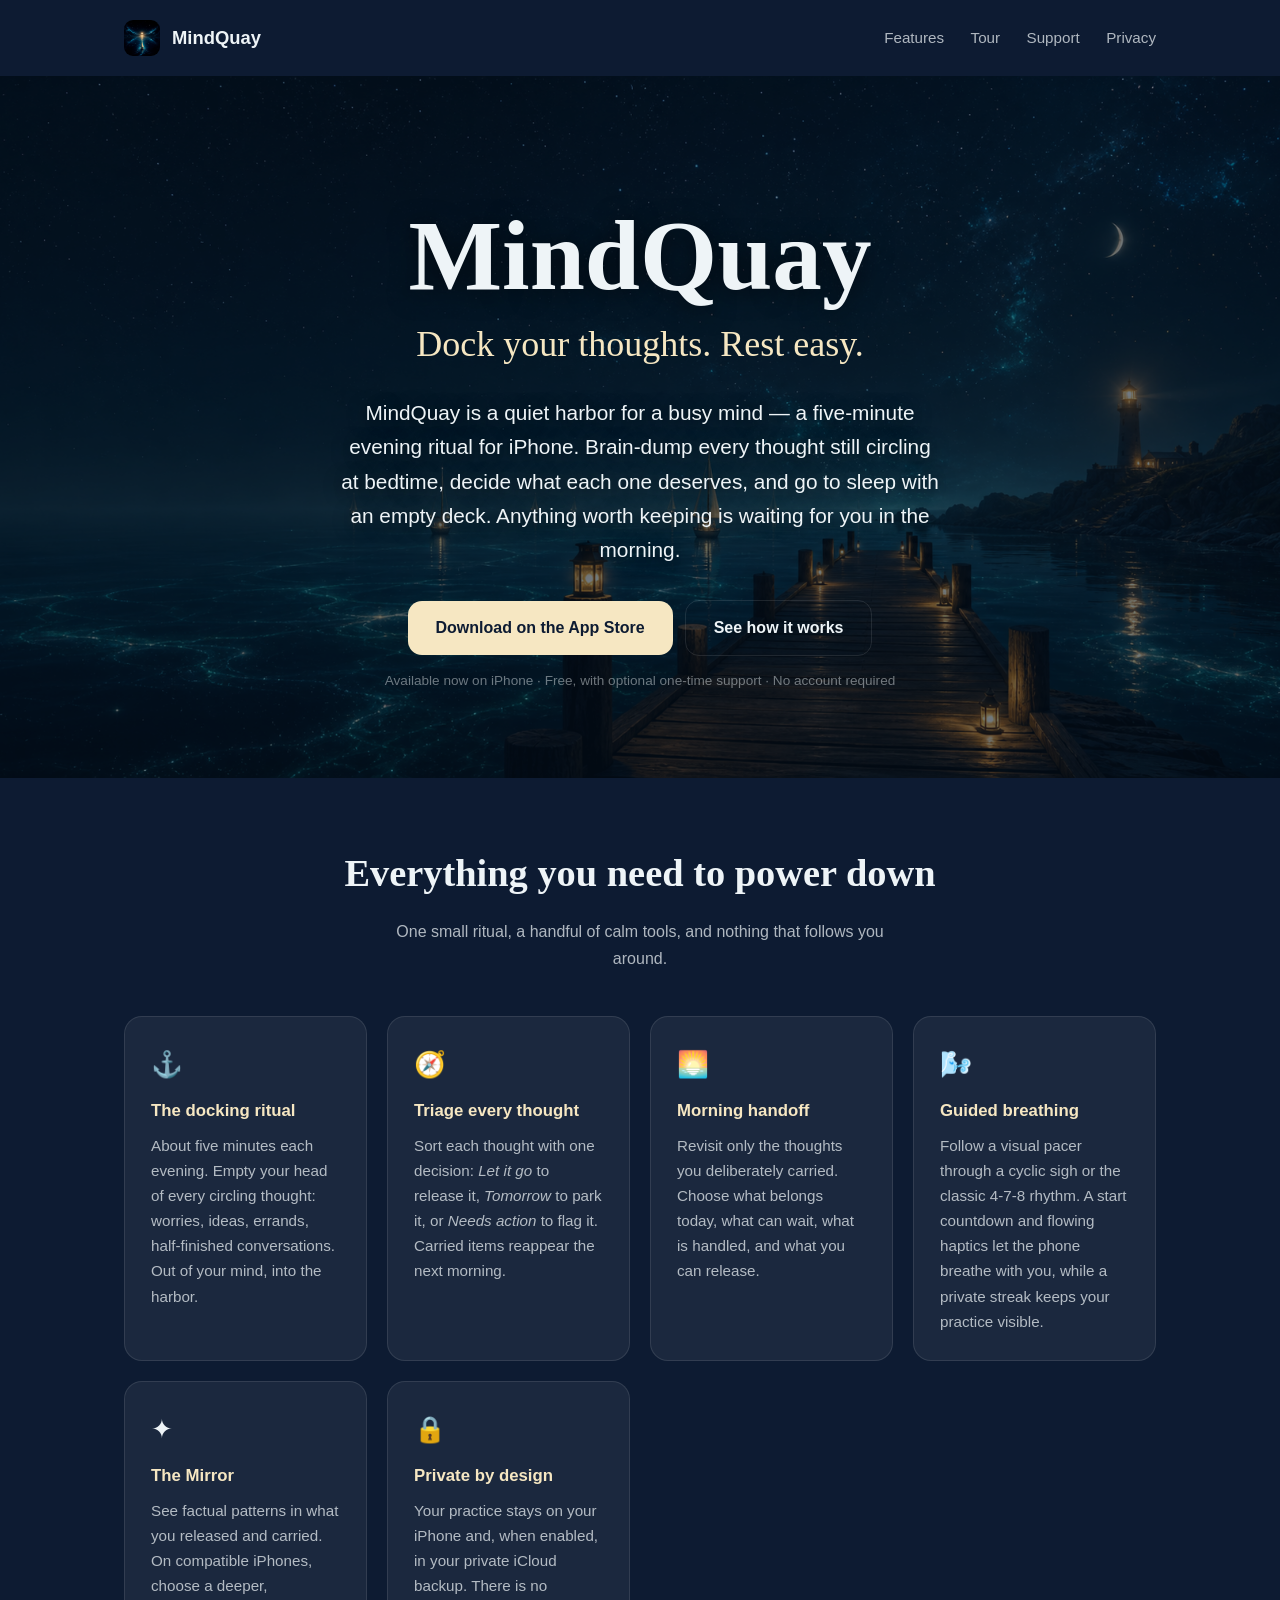
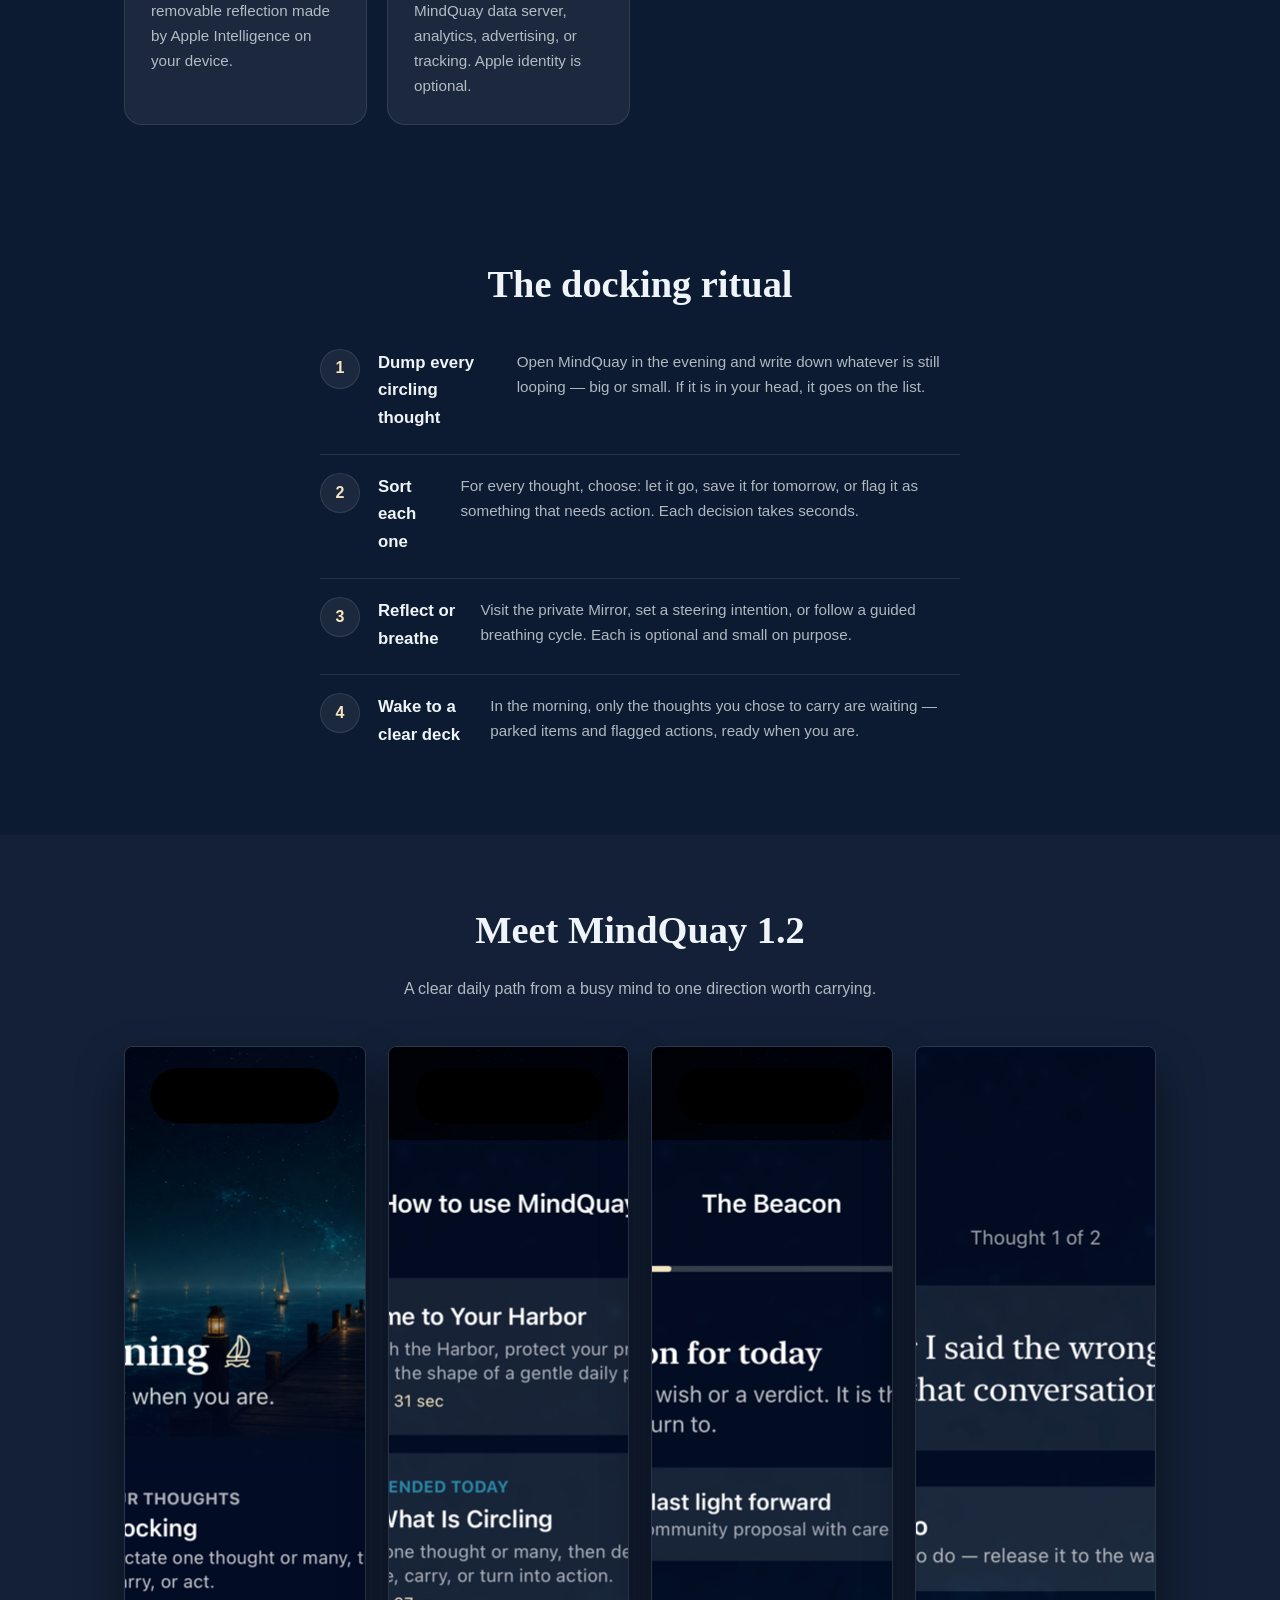
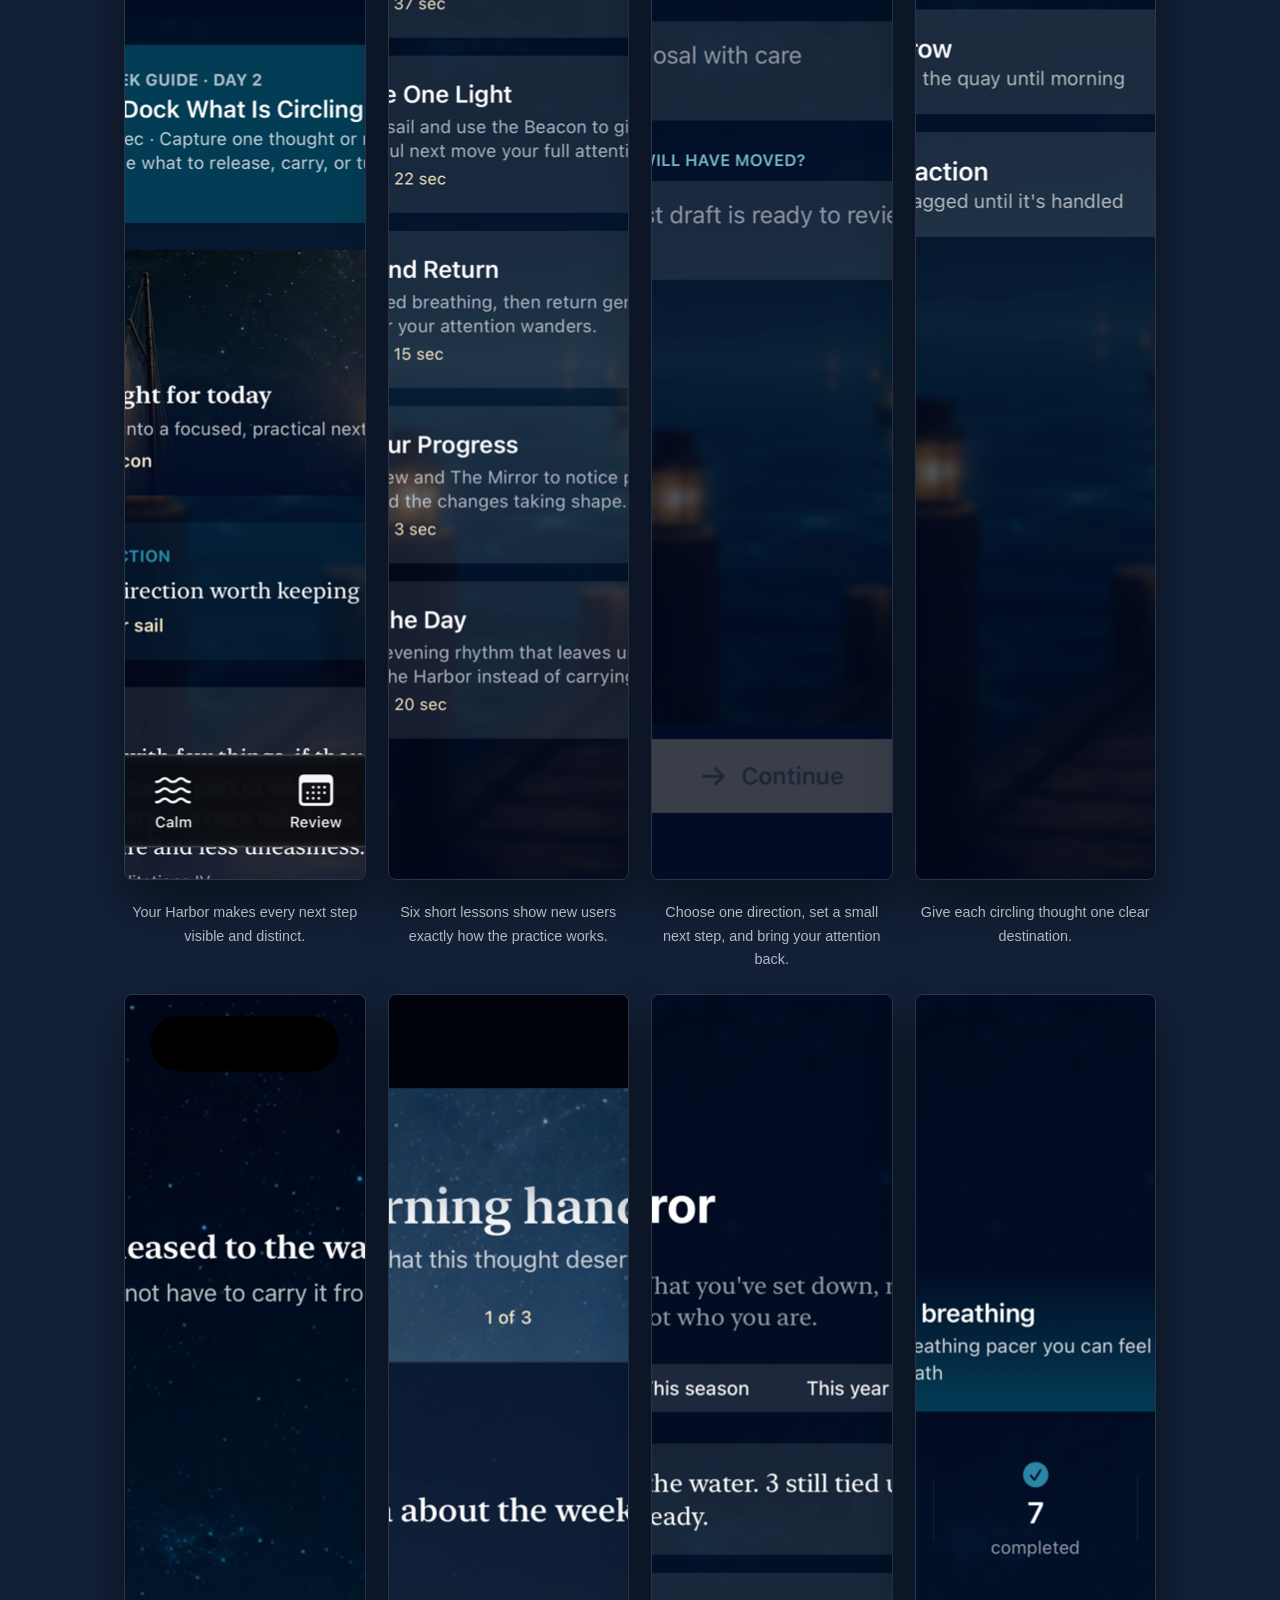
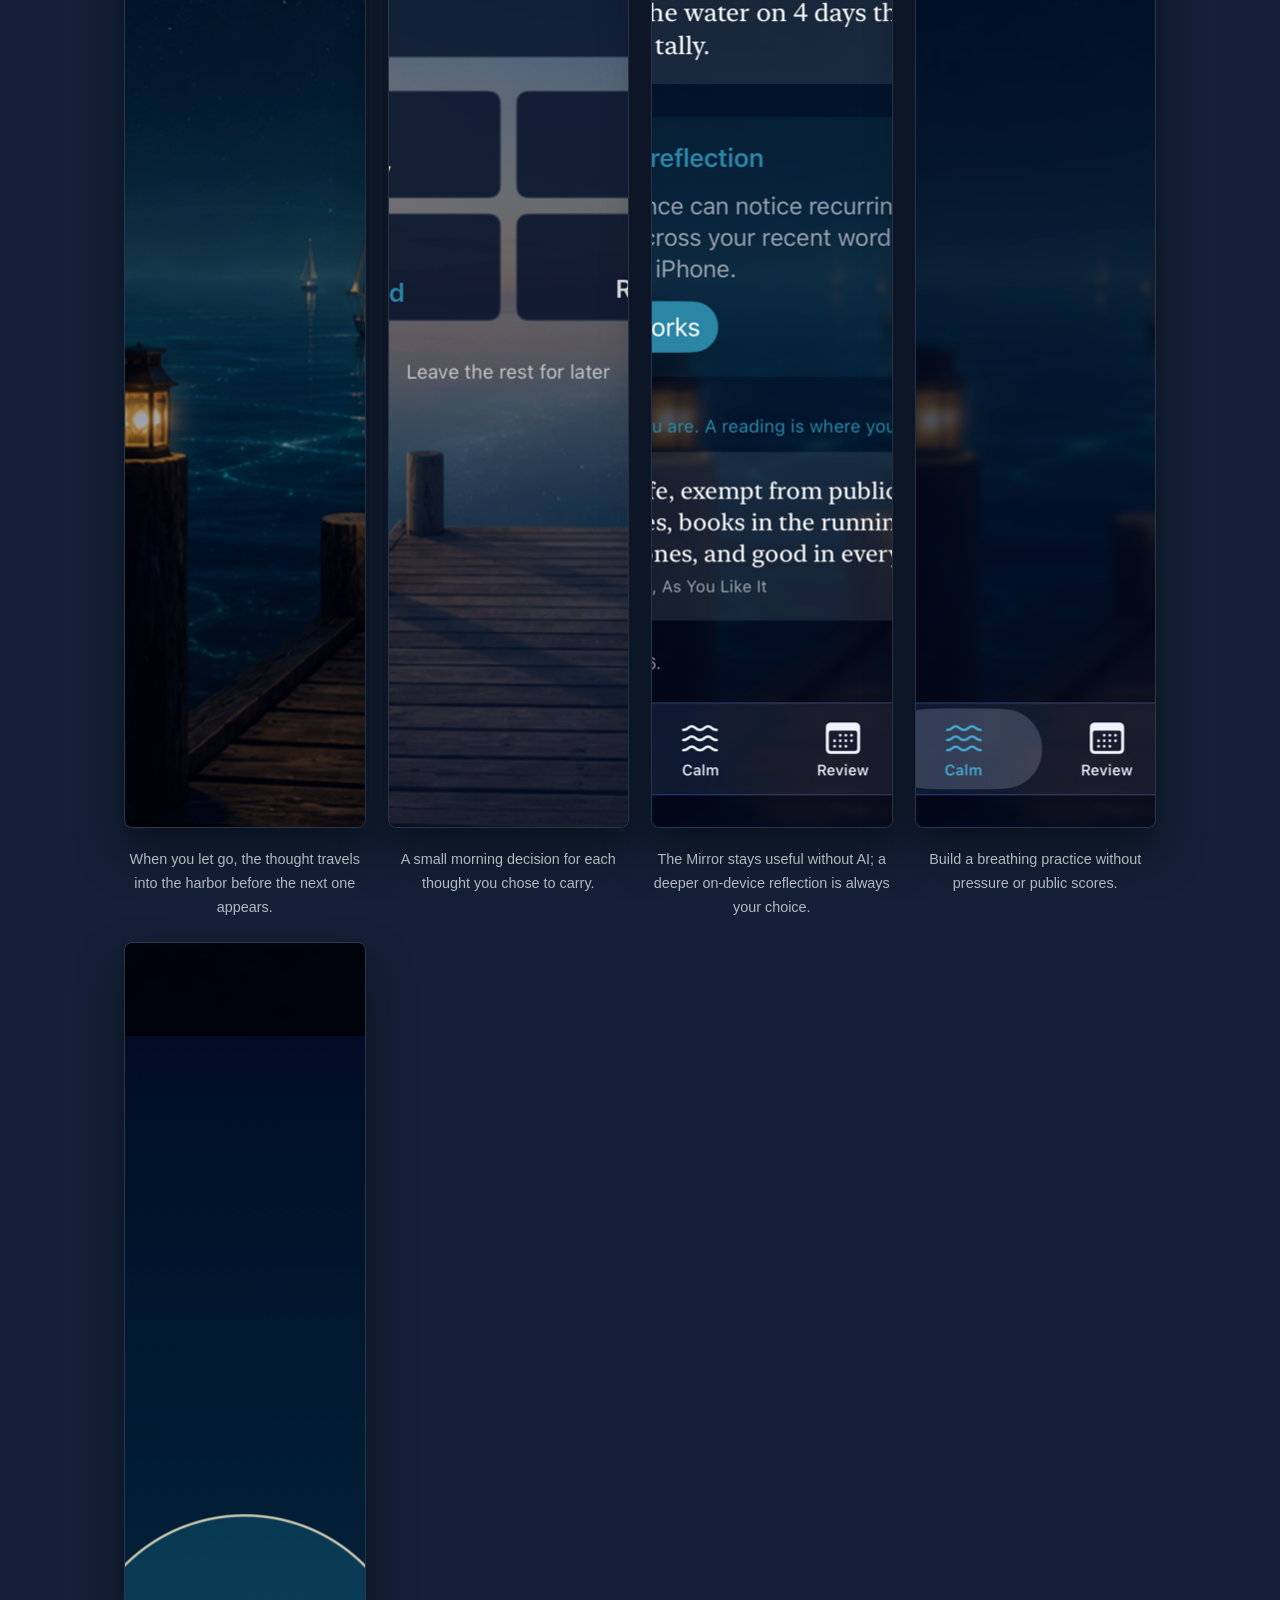
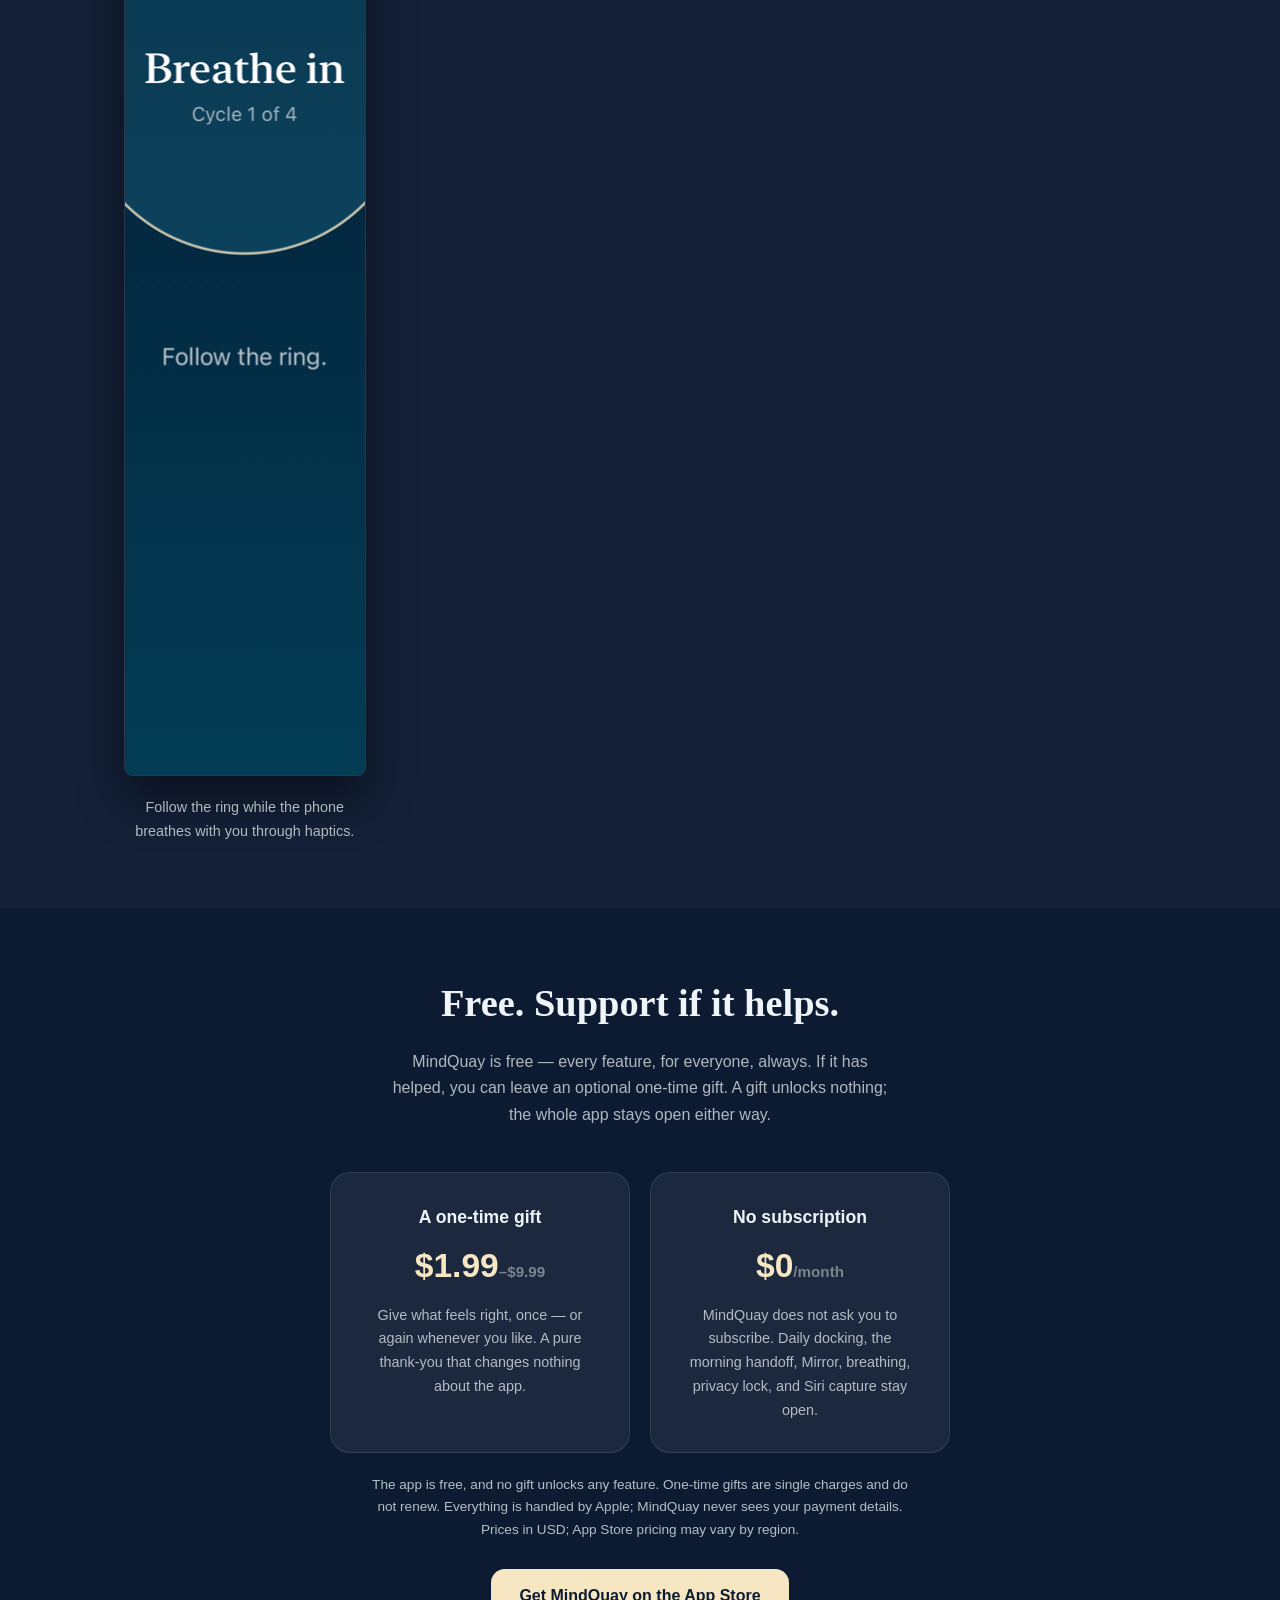
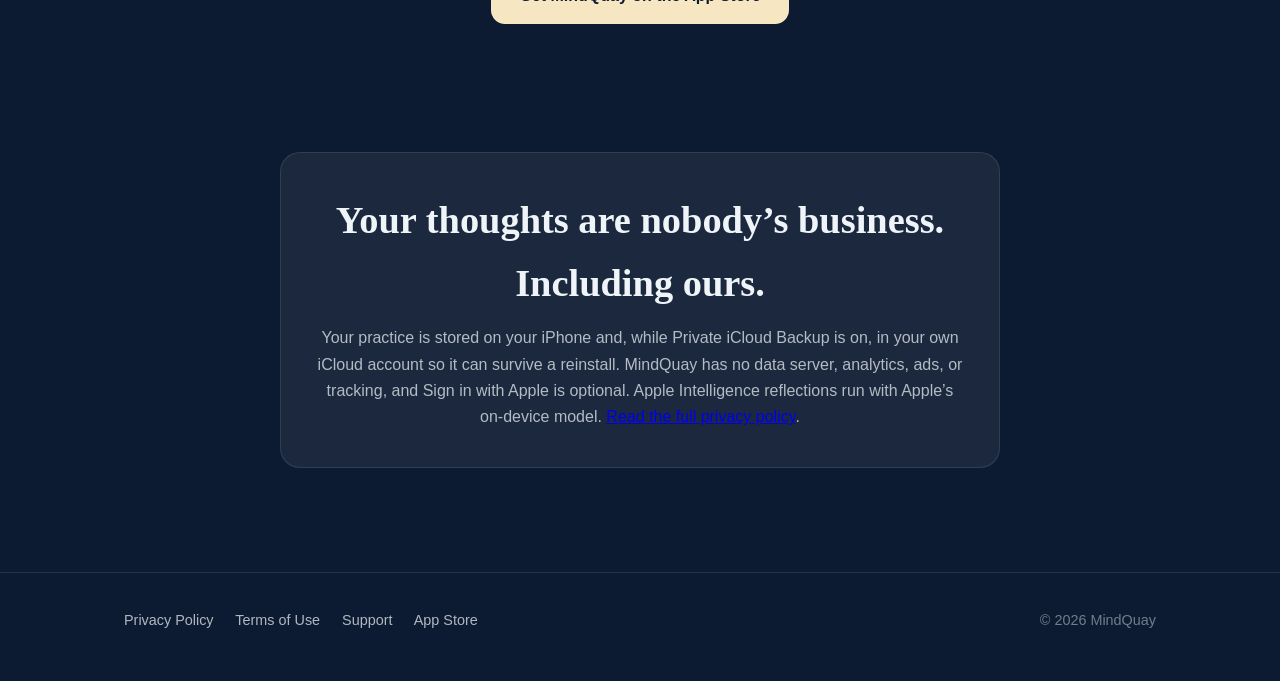
==== index.html @ 74d26868 "Add App Store download and refresh screenshots" ====
<!DOCTYPE html>
<html lang="en">
<head>
<meta charset="utf-8">
<meta name="viewport" content="width=device-width, initial-scale=1">
<title>MindQuay — A quiet harbor for a busy mind</title>
<meta name="description" content="MindQuay is a quiet harbor for thoughts, attention, reflection, and breathing on iPhone, with private iCloud backup and no MindQuay data server.">
<meta name="apple-itunes-app" content="app-id=6786727761">
<link rel="canonical" href="https://mindquay.com/">
<link rel="stylesheet" href="/styles.css">
<link rel="icon" type="image/png" href="/assets/favicon.png">
<link rel="apple-touch-icon" href="/assets/apple-touch-icon.png">
<meta property="og:title" content="MindQuay — A quiet harbor for a busy mind">
<meta property="og:description" content="A quiet harbor for thoughts, attention, reflection, and breathing on iPhone, with private iCloud backup and no MindQuay data server.">
<meta property="og:image" content="https://mindquay.com/assets/icon-512.png">
<meta property="og:url" content="https://mindquay.com/">
<meta property="og:type" content="website">
<script type="application/ld+json">
{
  "@context": "https://schema.org",
  "@type": "MobileApplication",
  "name": "MindQuay",
  "operatingSystem": "iOS",
  "applicationCategory": "HealthApplication",
  "description": "A private harbor for docking thoughts, focusing attention, reflecting, and breathing.",
  "downloadUrl": "https://apps.apple.com/us/app/mindquay/id6786727761",
  "offers": {
    "@type": "Offer",
    "price": "0",
    "priceCurrency": "USD"
  }
}
</script>
</head>
<body>

<header class="site">
  <div class="wrap">
    <a class="brand" href="/"><img src="/assets/icon-512.png" alt="MindQuay app icon"> MindQuay</a>
    <nav class="main">
      <a href="/#features">Features</a>
      <a href="/#screens">Tour</a>
      <a href="/support/">Support</a>
      <a href="/privacy/">Privacy</a>
    </nav>
  </div>
</header>

<main>

  <section class="hero">
    <div class="wrap">
      <h1>MindQuay</h1>
      <p class="offer">Dock your thoughts. Rest easy.</p>
      <p class="lede">MindQuay is a quiet harbor for a busy mind — a five-minute evening ritual for iPhone. Brain-dump every thought still circling at bedtime, decide what each one deserves, and go to sleep with an empty deck. Anything worth keeping is waiting for you in the morning.</p>
      <div class="hero-actions">
        <a class="btn primary" href="https://apps.apple.com/us/app/mindquay/id6786727761" target="_blank" rel="noopener noreferrer">Download on the App Store</a>
        <a class="btn ghost" href="#screens">See how it works</a>
      </div>
      <span class="btn-note">Available now on iPhone · Free, with optional one-time support · No account required</span>
    </div>
  </section>

  <section id="features">
    <div class="wrap">
      <h2>Everything you need to power down</h2>
      <p class="sub">One small ritual, a handful of calm tools, and nothing that follows you around.</p>
      <div class="grid">
        <div class="card">
          <div class="glyph">⚓</div>
          <h3>The docking ritual</h3>
          <p>About five minutes each evening. Empty your head of every circling thought: worries, ideas, errands, half-finished conversations. Out of your mind, into the harbor.</p>
        </div>
        <div class="card">
          <div class="glyph">🧭</div>
          <h3>Triage every thought</h3>
          <p>Sort each thought with one decision: <em>Let it go</em> to release it, <em>Tomorrow</em> to park it, or <em>Needs action</em> to flag it. Carried items reappear the next morning.</p>
        </div>
        <div class="card">
          <div class="glyph">🌅</div>
          <h3>Morning handoff</h3>
          <p>Revisit only the thoughts you deliberately carried. Choose what belongs today, what can wait, what is handled, and what you can release.</p>
        </div>
        <div class="card">
          <div class="glyph">🌬️</div>
          <h3>Guided breathing</h3>
          <p>Follow a visual pacer through a cyclic sigh or the classic 4-7-8 rhythm. A start countdown and flowing haptics let the phone breathe with you, while a private streak keeps your practice visible.</p>
        </div>
        <div class="card">
          <div class="glyph">✦</div>
          <h3>The Mirror</h3>
          <p>See factual patterns in what you released and carried. On compatible iPhones, choose a deeper, removable reflection made by Apple Intelligence on your device.</p>
        </div>
        <div class="card">
          <div class="glyph">🔒</div>
          <h3>Private by design</h3>
          <p>Your practice stays on your iPhone and, when enabled, in your private iCloud backup. There is no MindQuay data server, analytics, advertising, or tracking. Apple identity is optional.</p>
        </div>
      </div>
    </div>
  </section>

  <section>
    <div class="wrap">
      <h2>The docking ritual</h2>
      <div class="steps">
        <div class="step">
          <div class="num"></div>
          <h3>Dump every circling thought</h3>
          <p>Open MindQuay in the evening and write down whatever is still looping — big or small. If it is in your head, it goes on the list.</p>
        </div>
        <div class="step">
          <div class="num"></div>
          <h3>Sort each one</h3>
          <p>For every thought, choose: let it go, save it for tomorrow, or flag it as something that needs action. Each decision takes seconds.</p>
        </div>
        <div class="step">
          <div class="num"></div>
          <h3>Reflect or breathe</h3>
          <p>Visit the private Mirror, set a steering intention, or follow a guided breathing cycle. Each is optional and small on purpose.</p>
        </div>
        <div class="step">
          <div class="num"></div>
          <h3>Wake to a clear deck</h3>
          <p>In the morning, only the thoughts you chose to carry are waiting — parked items and flagged actions, ready when you are.</p>
        </div>
      </div>
    </div>
  </section>

  <section id="screens" class="product-tour">
    <div class="wrap">
      <h2>Meet MindQuay 1.2</h2>
      <p class="sub">A clear daily path from a busy mind to one direction worth carrying.</p>
      <div class="shots">
        <figure>
          <img src="/assets/01-harbor.png?v=12" alt="MindQuay Harbor with separate buttons for docking, the first-week guide, Beacon, and today's reading" width="660" height="1434" loading="lazy" decoding="async">
          <figcaption>Your Harbor makes every next step visible and distinct.</figcaption>
        </figure>
        <figure>
          <img src="/assets/02-guide.png?v=12" alt="MindQuay first-week guide with six short lessons" width="660" height="1434" loading="lazy" decoding="async">
          <figcaption>Six short lessons show new users exactly how the practice works.</figcaption>
        </figure>
        <figure>
          <img src="/assets/03-beacon.png?v=12" alt="MindQuay Beacon for choosing one direction and a next step" width="660" height="1434" loading="lazy" decoding="async">
          <figcaption>Choose one direction, set a small next step, and bring your attention back.</figcaption>
        </figure>
        <figure>
          <img src="/assets/04-dock.png?v=12" alt="MindQuay sorting a circling thought into release, tomorrow, or action" width="660" height="1434" loading="lazy" decoding="async">
          <figcaption>Give each circling thought one clear destination.</figcaption>
        </figure>
        <figure>
          <img src="/assets/05-release.png?v=12" alt="A released thought dissolving into the cosmic harbor water" width="660" height="1434" loading="lazy" decoding="async">
          <figcaption>When you let go, the thought travels into the harbor before the next one appears.</figcaption>
        </figure>
        <figure>
          <img src="/assets/06-morning.png?v=12" alt="MindQuay morning handoff with four clear choices for a carried thought" width="660" height="1434" loading="lazy" decoding="async">
          <figcaption>A small morning decision for each thought you chose to carry.</figcaption>
        </figure>
        <figure>
          <img src="/assets/07-mirror.png?v=12" alt="The MindQuay Mirror with structured reflection and an optional Apple Intelligence invitation" width="660" height="1434" loading="lazy" decoding="async">
          <figcaption>The Mirror stays useful without AI; a deeper on-device reflection is always your choice.</figcaption>
        </figure>
        <figure>
          <img src="/assets/08-calm.png?v=12" alt="MindQuay Calm showing a private guided breathing streak" width="660" height="1434" loading="lazy" decoding="async">
          <figcaption>Build a breathing practice without pressure or public scores.</figcaption>
        </figure>
        <figure>
          <img src="/assets/09-breathe.png?v=12" alt="MindQuay guided breathing ring during an inhale" width="660" height="1434" loading="lazy" decoding="async">
          <figcaption>Follow the ring while the phone breathes with you through haptics.</figcaption>
        </figure>
      </div>
    </div>
  </section>

  <section id="pricing">
    <div class="wrap">
      <h2>Free. Support if it helps.</h2>
      <p class="sub">MindQuay is free — every feature, for everyone, always. If it has helped, you can leave an optional one-time gift. A gift unlocks nothing; the whole app stays open either way.</p>
      <div class="plans">
        <div class="plan">
          <h3>A one-time gift</h3>
          <div class="price">$1.99<span class="per">–$9.99</span></div>
          <p class="detail">Give what feels right, once — or again whenever you like. A pure thank-you that changes nothing about the app.</p>
        </div>
        <div class="plan">
          <h3>No subscription</h3>
          <div class="price">$0<span class="per">/month</span></div>
          <p class="detail">MindQuay does not ask you to subscribe. Daily docking, the morning handoff, Mirror, breathing, privacy lock, and Siri capture stay open.</p>
        </div>
      </div>
      <p style="text-align:center; font-size:0.85em; opacity:0.75; max-width:40em; margin:1.5em auto 0;">The app is free, and no gift unlocks any feature. One-time gifts are single charges and do not renew. Everything is handled by Apple; MindQuay never sees your payment details. Prices in USD; App Store pricing may vary by region.</p>
      <div class="download-cta">
        <a class="btn primary" href="https://apps.apple.com/us/app/mindquay/id6786727761" target="_blank" rel="noopener noreferrer">Get MindQuay on the App Store</a>
      </div>
    </div>
  </section>

  <section>
    <div class="wrap">
      <div class="privacy-banner">
        <h2>Your thoughts are nobody&rsquo;s business. Including ours.</h2>
        <p>Your practice is stored on your iPhone and, while Private iCloud Backup is on, in your own iCloud account so it can survive a reinstall. MindQuay has no data server, analytics, ads, or tracking, and Sign in with Apple is optional. Apple Intelligence reflections run with Apple&rsquo;s on-device model. <a href="/privacy/">Read the full privacy policy</a>.</p>
      </div>
    </div>
  </section>

</main>

<footer class="site">
  <div class="wrap">
    <div>
      <a href="/privacy/">Privacy Policy</a>
      <a href="/terms/">Terms of Use</a>
      <a href="/support/">Support</a>
      <a href="https://apps.apple.com/us/app/mindquay/id6786727761" target="_blank" rel="noopener noreferrer">App Store</a>
    </div>
    <div>© 2026 MindQuay</div>
  </div>
</footer>

</body>
</html>
---- styles.css ----
/* MindQuay — harbor-at-dusk design system (matches the iOS app palette). */

:root {
  --deep-navy: #0d1b32;
  --navy: #12233d;
  --harbor: #164f5d;
  --teal: #3d7a94;
  --mist: #73abbd;
  --sand: #f6e7c2;
  --sand-dim: #e8d5a8;
  --ink: #eef4f7;
  --ink-dim: rgba(238, 244, 247, 0.72);
  --ink-faint: rgba(238, 244, 247, 0.45);
  --card: rgba(255, 255, 255, 0.06);
  --card-border: rgba(255, 255, 255, 0.10);
  --max-width: 1080px;
}

* { margin: 0; padding: 0; box-sizing: border-box; }

html { scroll-behavior: smooth; }

body {
  font-family: -apple-system, BlinkMacSystemFont, "Segoe UI", Roboto, Helvetica, Arial, sans-serif;
  background: var(--deep-navy);
  color: var(--ink);
  line-height: 1.65;
  -webkit-font-smoothing: antialiased;
}

.serif { font-family: "New York", "Iowan Old Style", Georgia, "Times New Roman", serif; }

.wrap { max-width: var(--max-width); margin: 0 auto; padding: 0 24px; }

/* Header / nav */
header.site {
  padding: 20px 0;
}
header.site .wrap {
  display: flex; align-items: center; justify-content: space-between; gap: 16px;
}
.brand {
  display: flex; align-items: center; gap: 12px;
  color: var(--ink); text-decoration: none;
  font-weight: 700; font-size: 1.15rem;
}
.brand img { width: 36px; height: 36px; border-radius: 9px; }
nav.main a {
  color: var(--ink-dim); text-decoration: none; font-size: 0.95rem;
  margin-left: 22px;
}
nav.main a:hover { color: var(--sand); }

/* Hero */
.hero {
  position: relative;
  min-height: min(78vh, 760px);
  padding: 110px 0 72px;
  text-align: center;
  display: grid;
  place-items: center;
  background-image: url("/assets/cosmic-harbor-night.png");
  background-position: center;
  background-size: cover;
}
.hero::before {
  content: "";
  position: absolute;
  inset: 0;
  background: rgba(5, 18, 35, 0.56);
}
.hero .wrap { position: relative; z-index: 1; }
.hero h1 {
  font-family: "New York", "Iowan Old Style", Georgia, serif;
  font-size: clamp(3.2rem, 8vw, 6.2rem);
  line-height: 1.12; font-weight: 600;
  margin: 0 auto 4px; max-width: 17ch;
  text-shadow: 0 3px 24px rgba(0, 0, 0, 0.55);
}
.hero .offer {
  color: var(--sand);
  font-family: "New York", "Iowan Old Style", Georgia, serif;
  font-size: clamp(1.4rem, 3vw, 2.25rem);
  margin-bottom: 22px;
}
.hero p.lede {
  font-size: clamp(1.05rem, 2.2vw, 1.3rem);
  color: var(--ink); max-width: 52ch; margin: 0 auto 32px;
  text-shadow: 0 2px 18px rgba(0, 0, 0, 0.7);
}

/* Buttons */
.btn {
  display: inline-block; padding: 14px 28px; border-radius: 14px;
  font-weight: 600; text-decoration: none; font-size: 1rem;
}
.btn.primary { background: var(--sand); color: var(--deep-navy); }
.btn.primary:hover { background: var(--sand-dim); }
.btn.ghost {
  color: var(--ink); border: 1px solid var(--card-border); margin-left: 12px;
}
.btn.ghost:hover { border-color: var(--mist); color: var(--sand); }
.btn-note { display: block; margin-top: 14px; font-size: 0.85rem; color: var(--ink-faint); }
.hero-actions { display: flex; justify-content: center; align-items: center; flex-wrap: wrap; gap: 12px; }
.hero-actions .btn.ghost { margin-left: 0; }

/* Sections */
section { padding: 64px 0; }
section h2 {
  font-family: "New York", "Iowan Old Style", Georgia, serif;
  font-size: clamp(1.7rem, 3.6vw, 2.4rem); font-weight: 600;
  margin-bottom: 14px; text-align: center;
}
section p.sub { text-align: center; color: var(--ink-dim); max-width: 56ch; margin: 0 auto 44px; }

/* Feature grid */
.grid {
  display: grid; gap: 20px;
  grid-template-columns: repeat(auto-fit, minmax(240px, 1fr));
}
.card {
  background: var(--card); border: 1px solid var(--card-border);
  border-radius: 18px; padding: 26px;
}
.card .glyph { font-size: 1.6rem; margin-bottom: 12px; display: block; }
.card h3 { font-size: 1.05rem; margin-bottom: 8px; color: var(--sand); font-weight: 600; }
.card p { font-size: 0.95rem; color: var(--ink-dim); }

/* Screenshot strip */
.product-tour { background: rgba(255, 255, 255, 0.025); }
.shots {
  display: grid; gap: 22px;
  grid-template-columns: repeat(auto-fit, minmax(200px, 1fr));
  align-items: start;
}
.shots figure { text-align: center; }
.shots img {
  width: 100%; max-width: 260px; border-radius: 8px;
  aspect-ratio: 1320 / 2868; object-fit: cover;
  border: 1px solid var(--card-border);
  box-shadow: 0 24px 48px rgba(0, 0, 0, 0.45);
}
.shots figcaption { margin-top: 12px; font-size: 0.9rem; color: var(--ink-dim); }

/* Ritual steps */
.steps { counter-reset: step; max-width: 640px; margin: 0 auto; }
.step {
  display: flex; gap: 18px; align-items: flex-start;
  padding: 18px 0; border-bottom: 1px solid var(--card-border);
}
.step:last-child { border-bottom: none; }
.step .num {
  counter-increment: step;
  flex: 0 0 40px; height: 40px; border-radius: 50%;
  background: var(--card); border: 1px solid var(--card-border);
  display: flex; align-items: center; justify-content: center;
  color: var(--sand); font-weight: 700;
}
.step .num::before { content: counter(step); }
.step h3 { font-size: 1.05rem; margin-bottom: 4px; }
.step p { color: var(--ink-dim); font-size: 0.95rem; }

/* Pricing */
.plans { display: flex; gap: 20px; justify-content: center; flex-wrap: wrap; }
.plan {
  background: var(--card); border: 1px solid var(--card-border);
  border-radius: 20px; padding: 30px; width: 300px; text-align: center;
}
.plan.featured { border-color: var(--sand); background: rgba(246, 231, 194, 0.07); }
.plan .badge {
  display: inline-block; background: var(--sand); color: var(--deep-navy);
  font-size: 0.75rem; font-weight: 700; padding: 3px 10px; border-radius: 999px;
  margin-bottom: 10px;
}
.plan h3 { font-size: 1.1rem; margin-bottom: 6px; }
.plan .price { font-size: 2.1rem; font-weight: 700; color: var(--sand); }
.plan .per { color: var(--ink-faint); font-size: 0.95rem; }
.plan p.detail { margin-top: 10px; color: var(--ink-dim); font-size: 0.9rem; }
.download-cta { margin-top: 28px; text-align: center; }

/* Privacy banner */
.privacy-banner {
  text-align: center; background: var(--card); border: 1px solid var(--card-border);
  border-radius: 20px; padding: 36px; max-width: 720px; margin: 0 auto;
}
.privacy-banner h2 { margin-bottom: 10px; }
.privacy-banner p { color: var(--ink-dim); }

/* Prose pages (privacy / terms / support) */
.prose { max-width: 720px; margin: 0 auto; padding: 48px 0 72px; }
.prose h1 {
  font-family: "New York", "Iowan Old Style", Georgia, serif;
  font-size: clamp(2rem, 5vw, 2.8rem); font-weight: 600; margin-bottom: 8px;
}
.prose .updated { color: var(--ink-faint); font-size: 0.9rem; margin-bottom: 36px; }
.prose h2 { font-size: 1.3rem; margin: 36px 0 12px; color: var(--sand); text-align: left; }
.prose p, .prose li { color: var(--ink-dim); margin-bottom: 12px; }
.prose ul { padding-left: 24px; margin-bottom: 16px; }
.prose a { color: var(--mist); }
.prose a:hover { color: var(--sand); }
.prose strong { color: var(--ink); }
.prose .callout {
  background: var(--card); border: 1px solid var(--card-border);
  border-left: 3px solid var(--sand);
  border-radius: 12px; padding: 18px 20px; margin: 20px 0;
}

/* FAQ */
details {
  background: var(--card); border: 1px solid var(--card-border);
  border-radius: 14px; padding: 16px 20px; margin-bottom: 12px;
}
details summary { cursor: pointer; font-weight: 600; color: var(--ink); }
details p { margin-top: 10px; }

/* Footer */
footer.site {
  border-top: 1px solid var(--card-border);
  padding: 36px 0 48px; margin-top: 40px;
  font-size: 0.9rem; color: var(--ink-faint);
}
footer.site .wrap { display: flex; flex-wrap: wrap; gap: 14px 28px; align-items: center; justify-content: space-between; }
footer.site a { color: var(--ink-dim); text-decoration: none; margin-right: 18px; }
footer.site a:hover { color: var(--sand); }

@media (max-width: 640px) {
  .hero { padding: 48px 0 24px; }
  section { padding: 44px 0; }
  .btn.ghost { margin-left: 0; margin-top: 12px; }
  .hero-actions .btn { width: min(100%, 320px); }
  .hero-actions .btn.ghost { margin-top: 0; }
  nav.main a { margin-left: 14px; font-size: 0.88rem; }
}
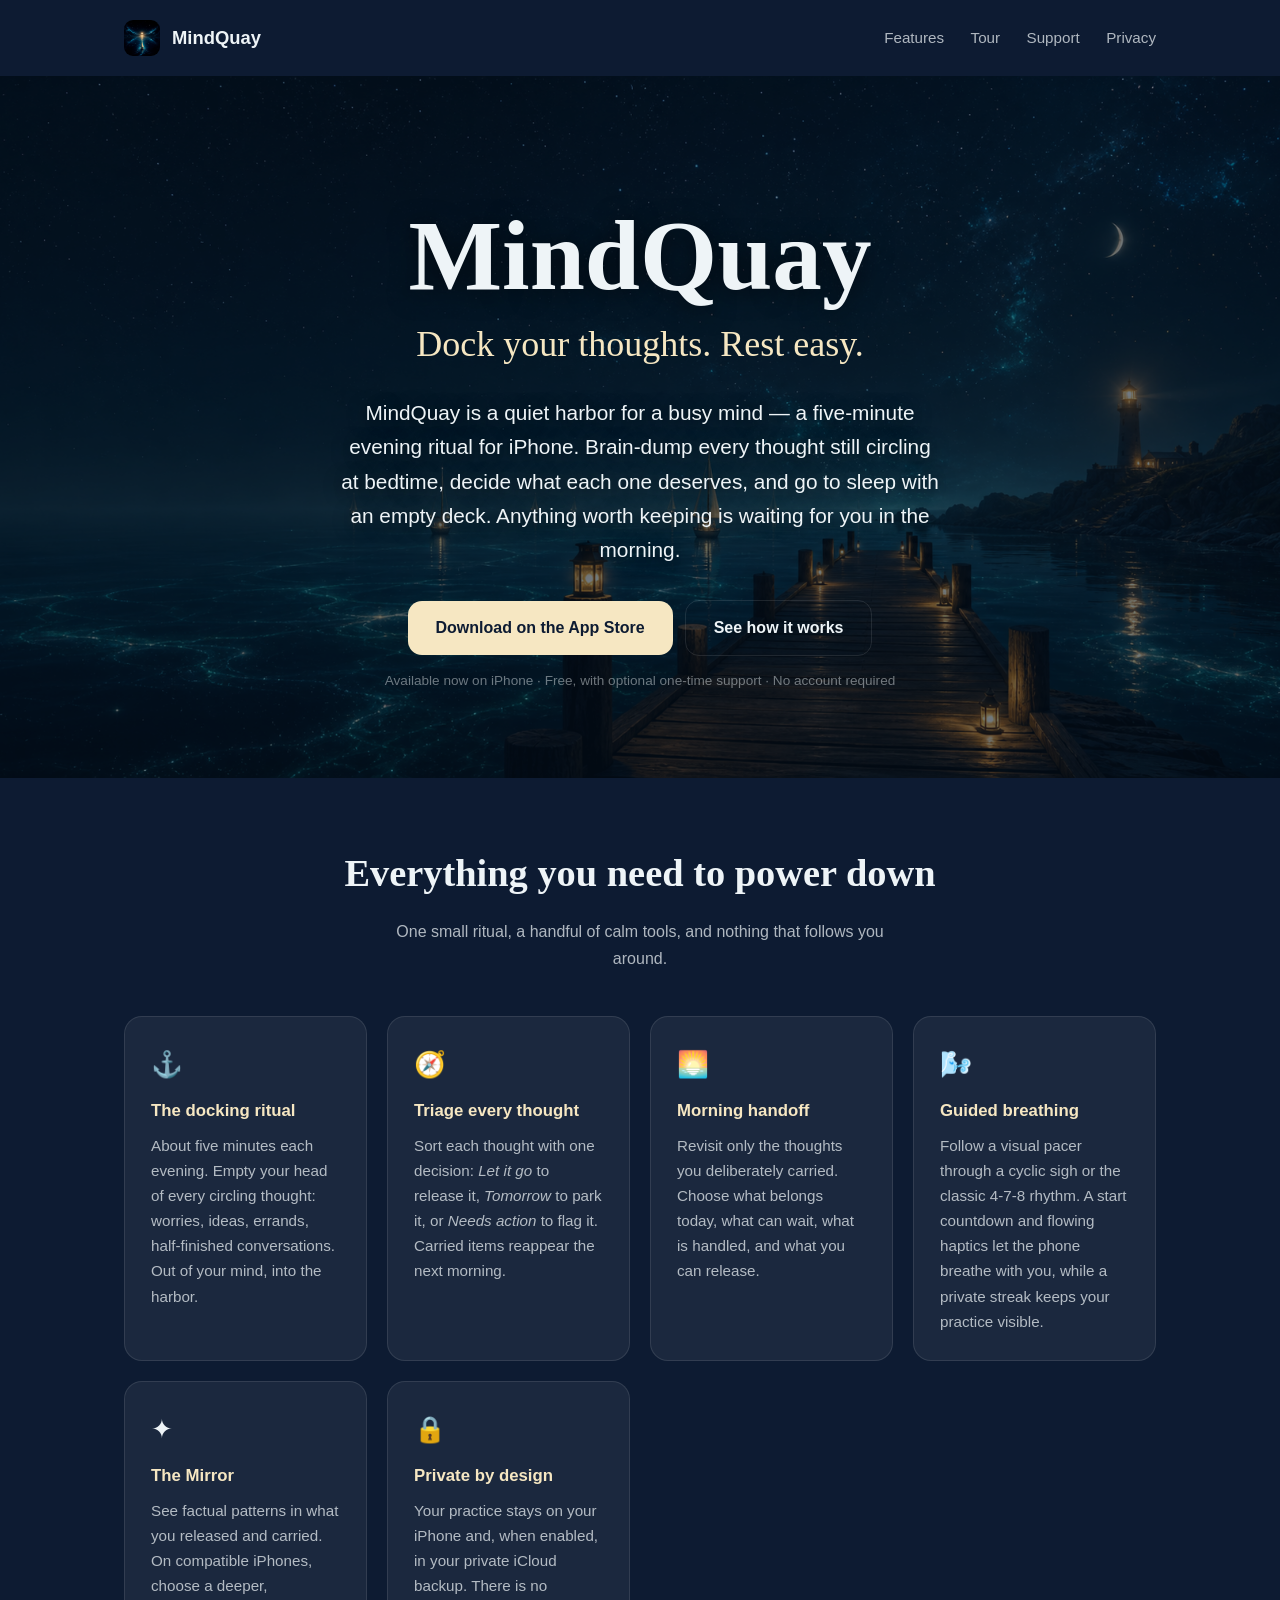
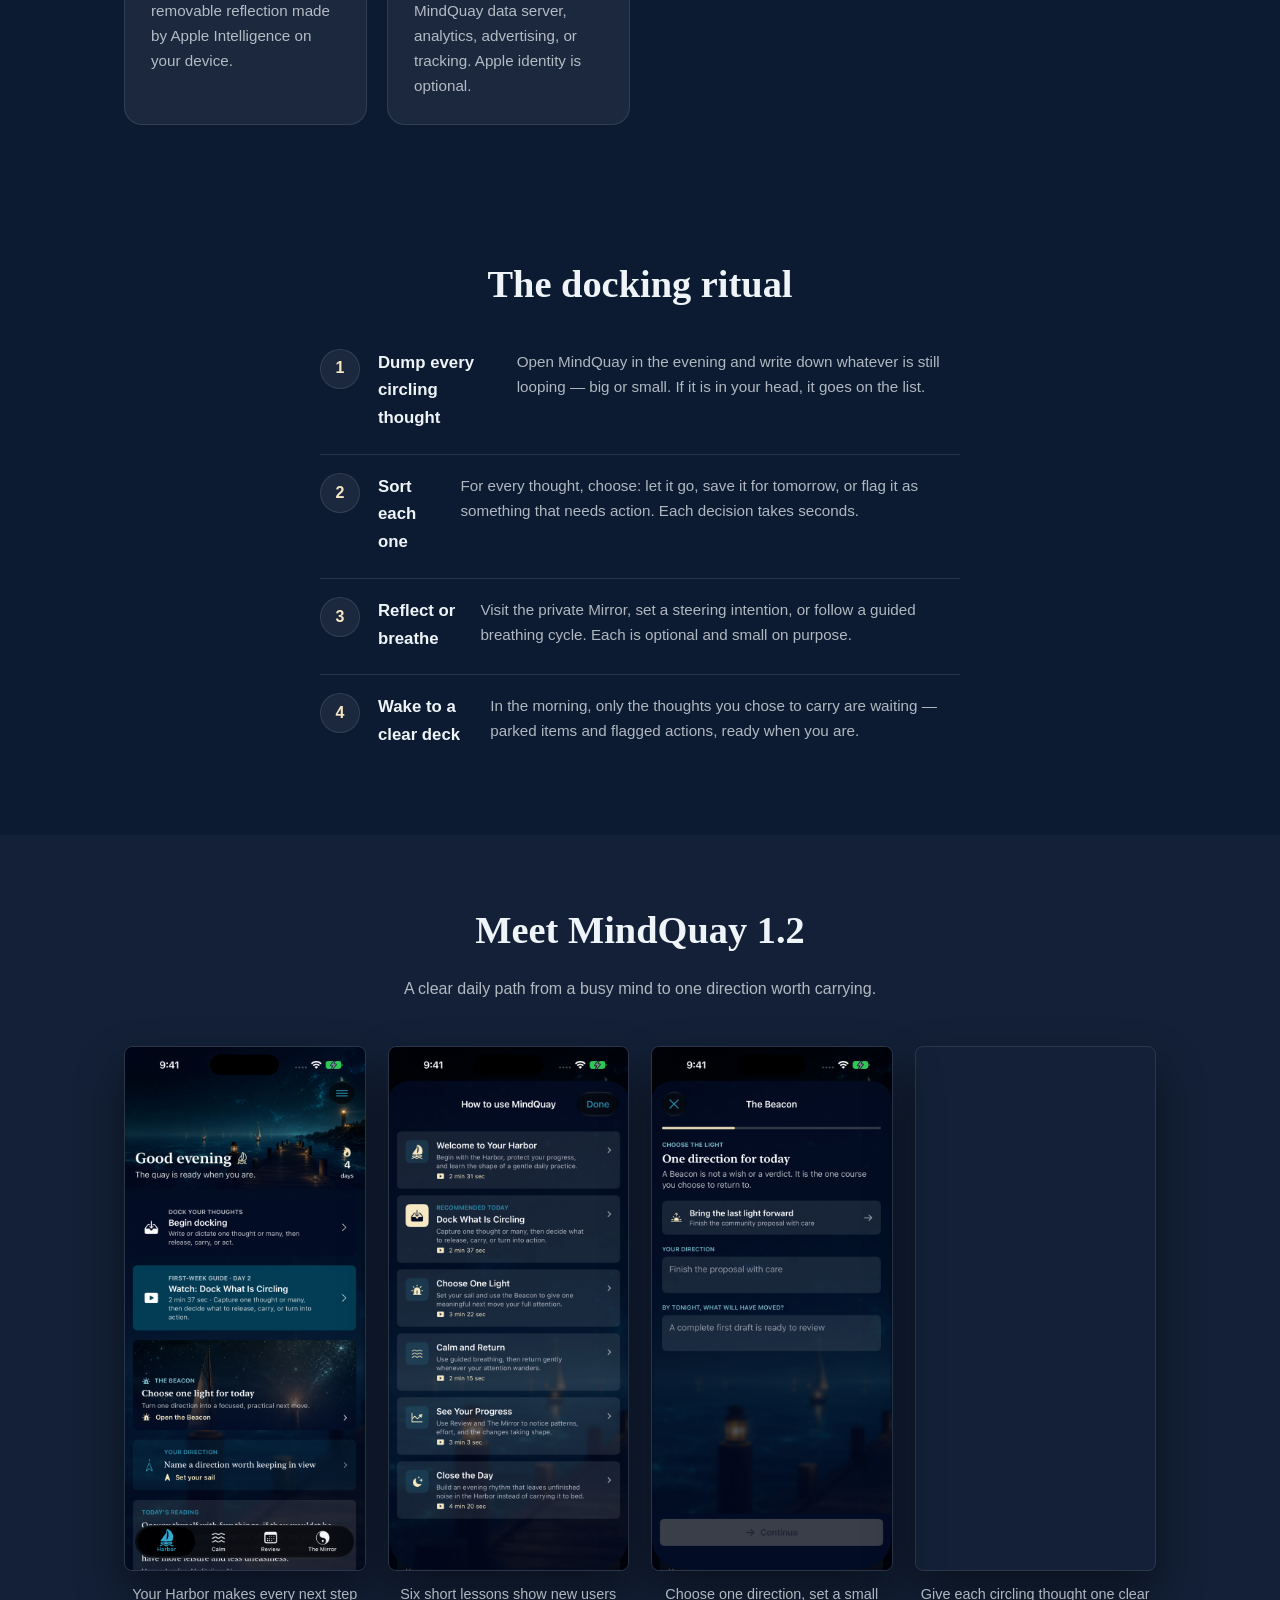
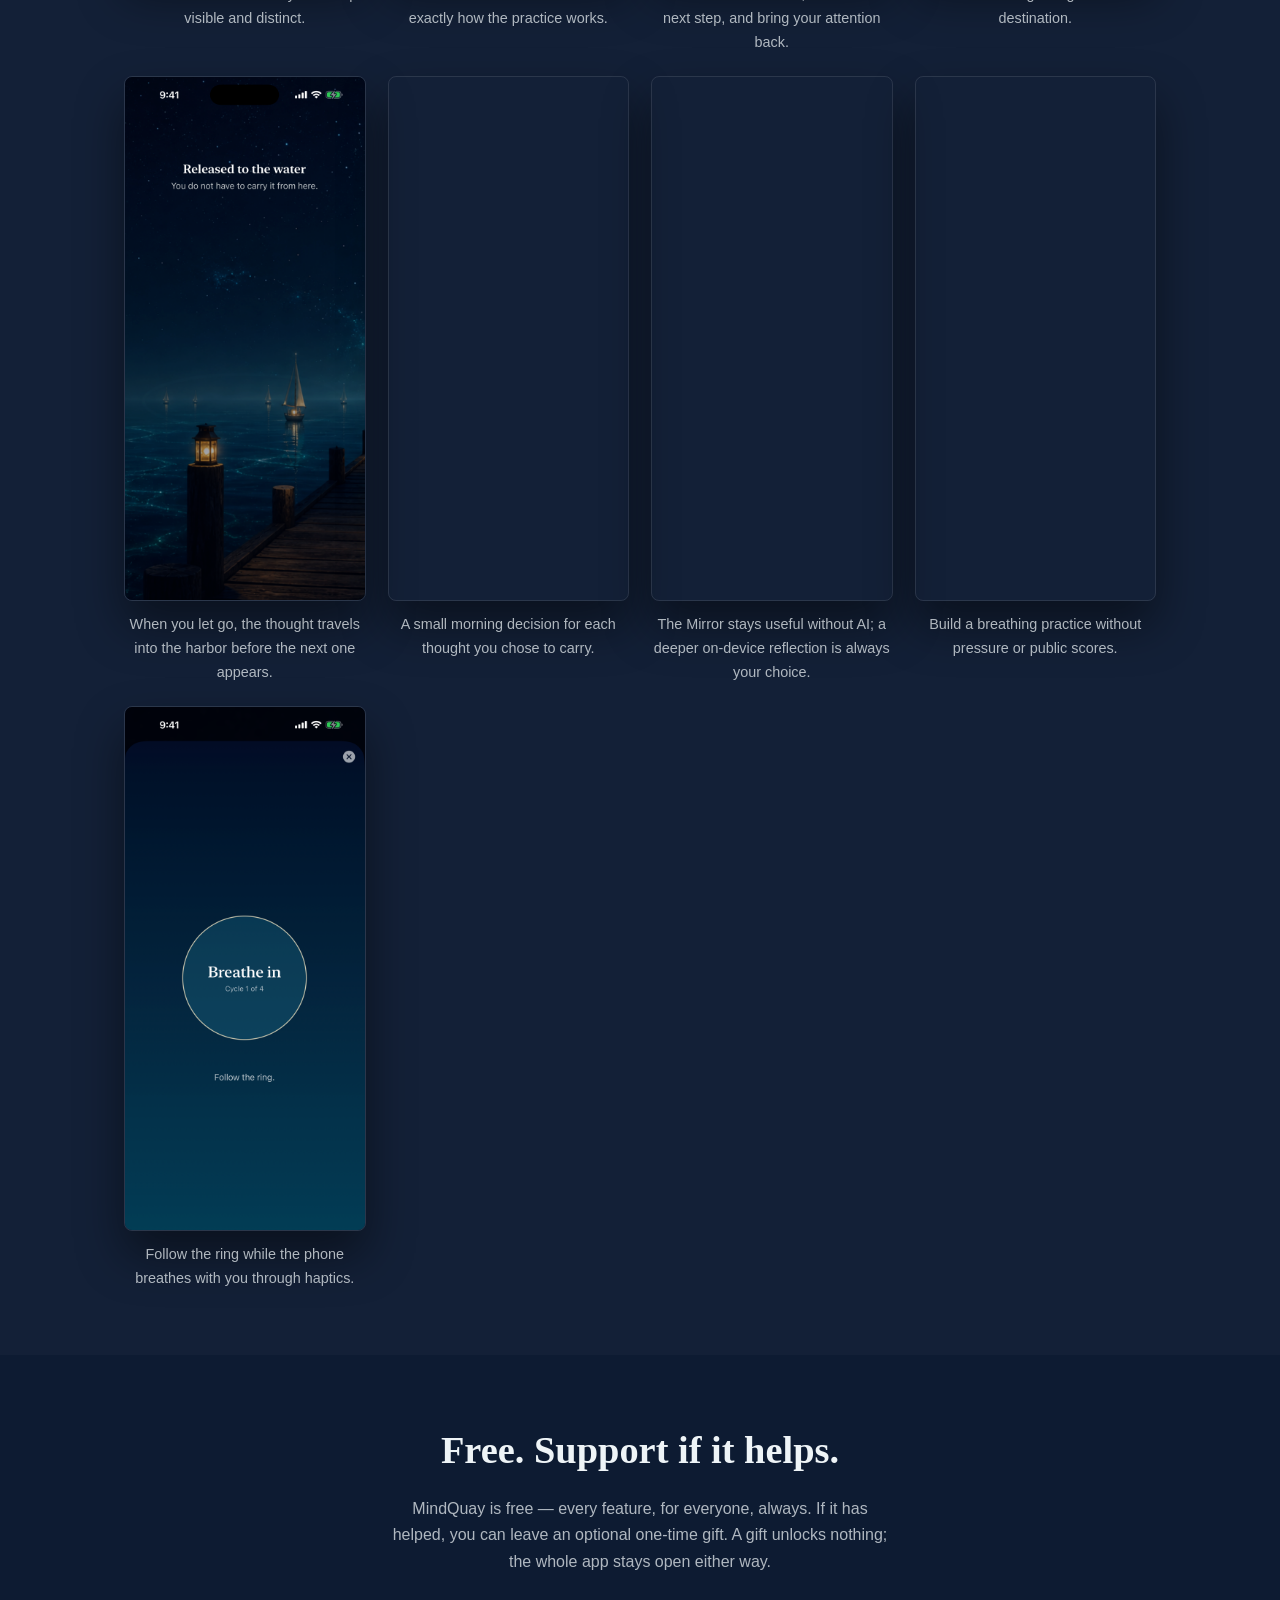
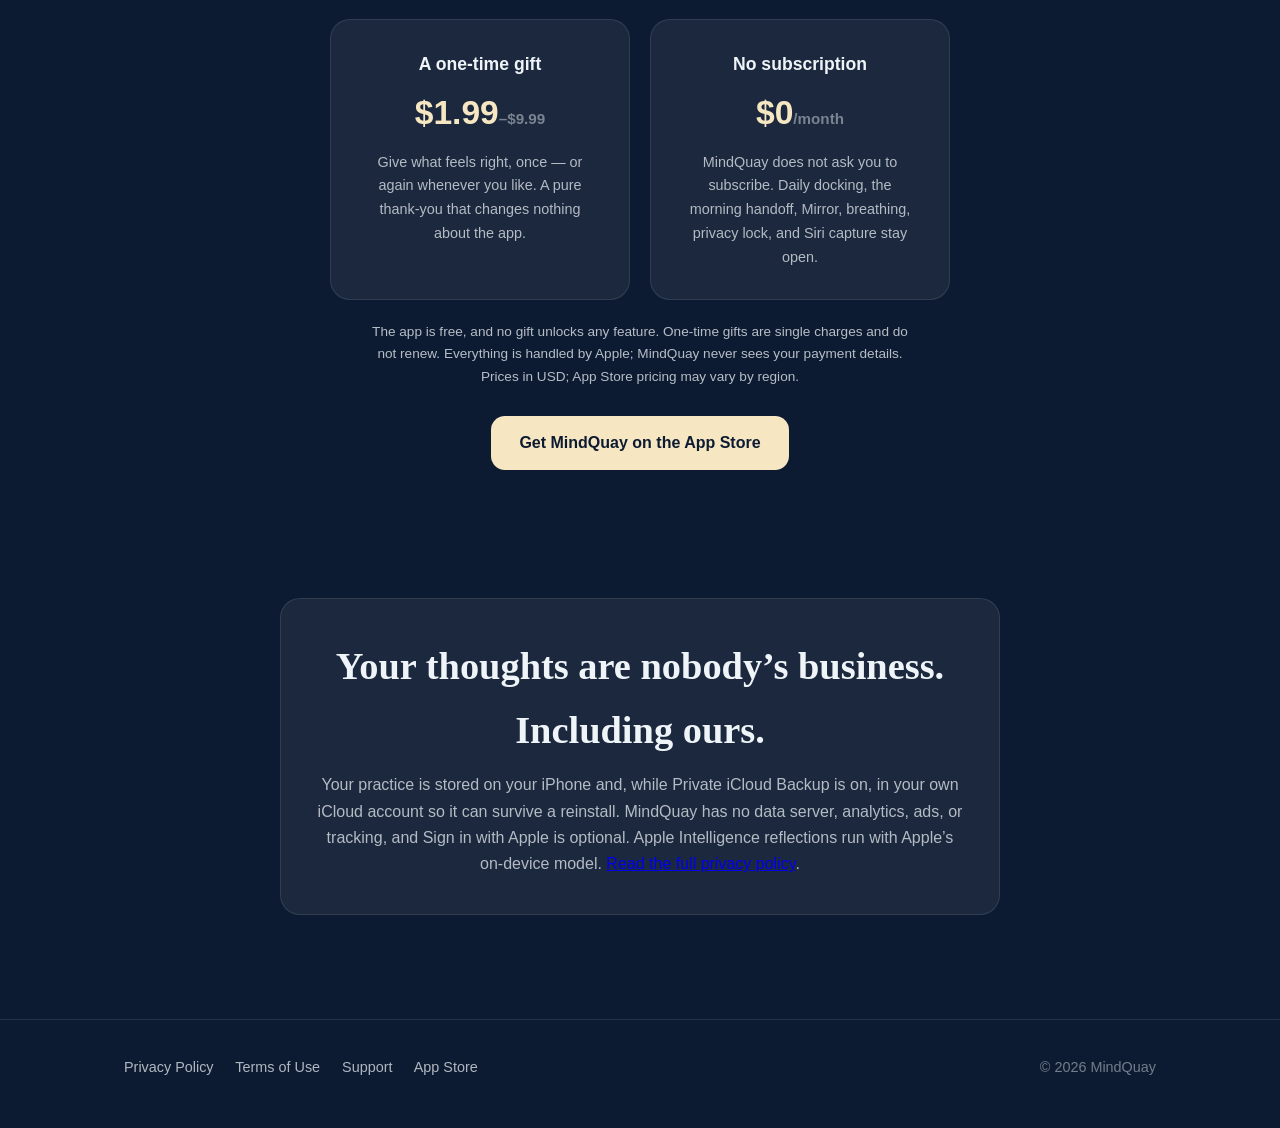
==== commit fa05e5ee: "Refresh cached website styles" ====
--- a/index.html
+++ b/index.html
@@ -7,7 +7,7 @@
 <meta name="description" content="MindQuay is a quiet harbor for thoughts, attention, reflection, and breathing on iPhone, with private iCloud backup and no MindQuay data server.">
 <meta name="apple-itunes-app" content="app-id=6786727761">
 <link rel="canonical" href="https://mindquay.com/">
-<link rel="stylesheet" href="/styles.css">
+<link rel="stylesheet" href="/styles.css?v=13">
 <link rel="icon" type="image/png" href="/assets/favicon.png">
 <link rel="apple-touch-icon" href="/assets/apple-touch-icon.png">
 <meta property="og:title" content="MindQuay — A quiet harbor for a busy mind">
--- a/styles.css
+++ b/styles.css
@@ -135,7 +135,7 @@
 }
 .shots figure { text-align: center; }
 .shots img {
-  width: 100%; max-width: 260px; border-radius: 8px;
+  display: block; width: 100%; height: auto; max-width: 260px; margin: 0 auto; border-radius: 8px;
   aspect-ratio: 1320 / 2868; object-fit: cover;
   border: 1px solid var(--card-border);
   box-shadow: 0 24px 48px rgba(0, 0, 0, 0.45);
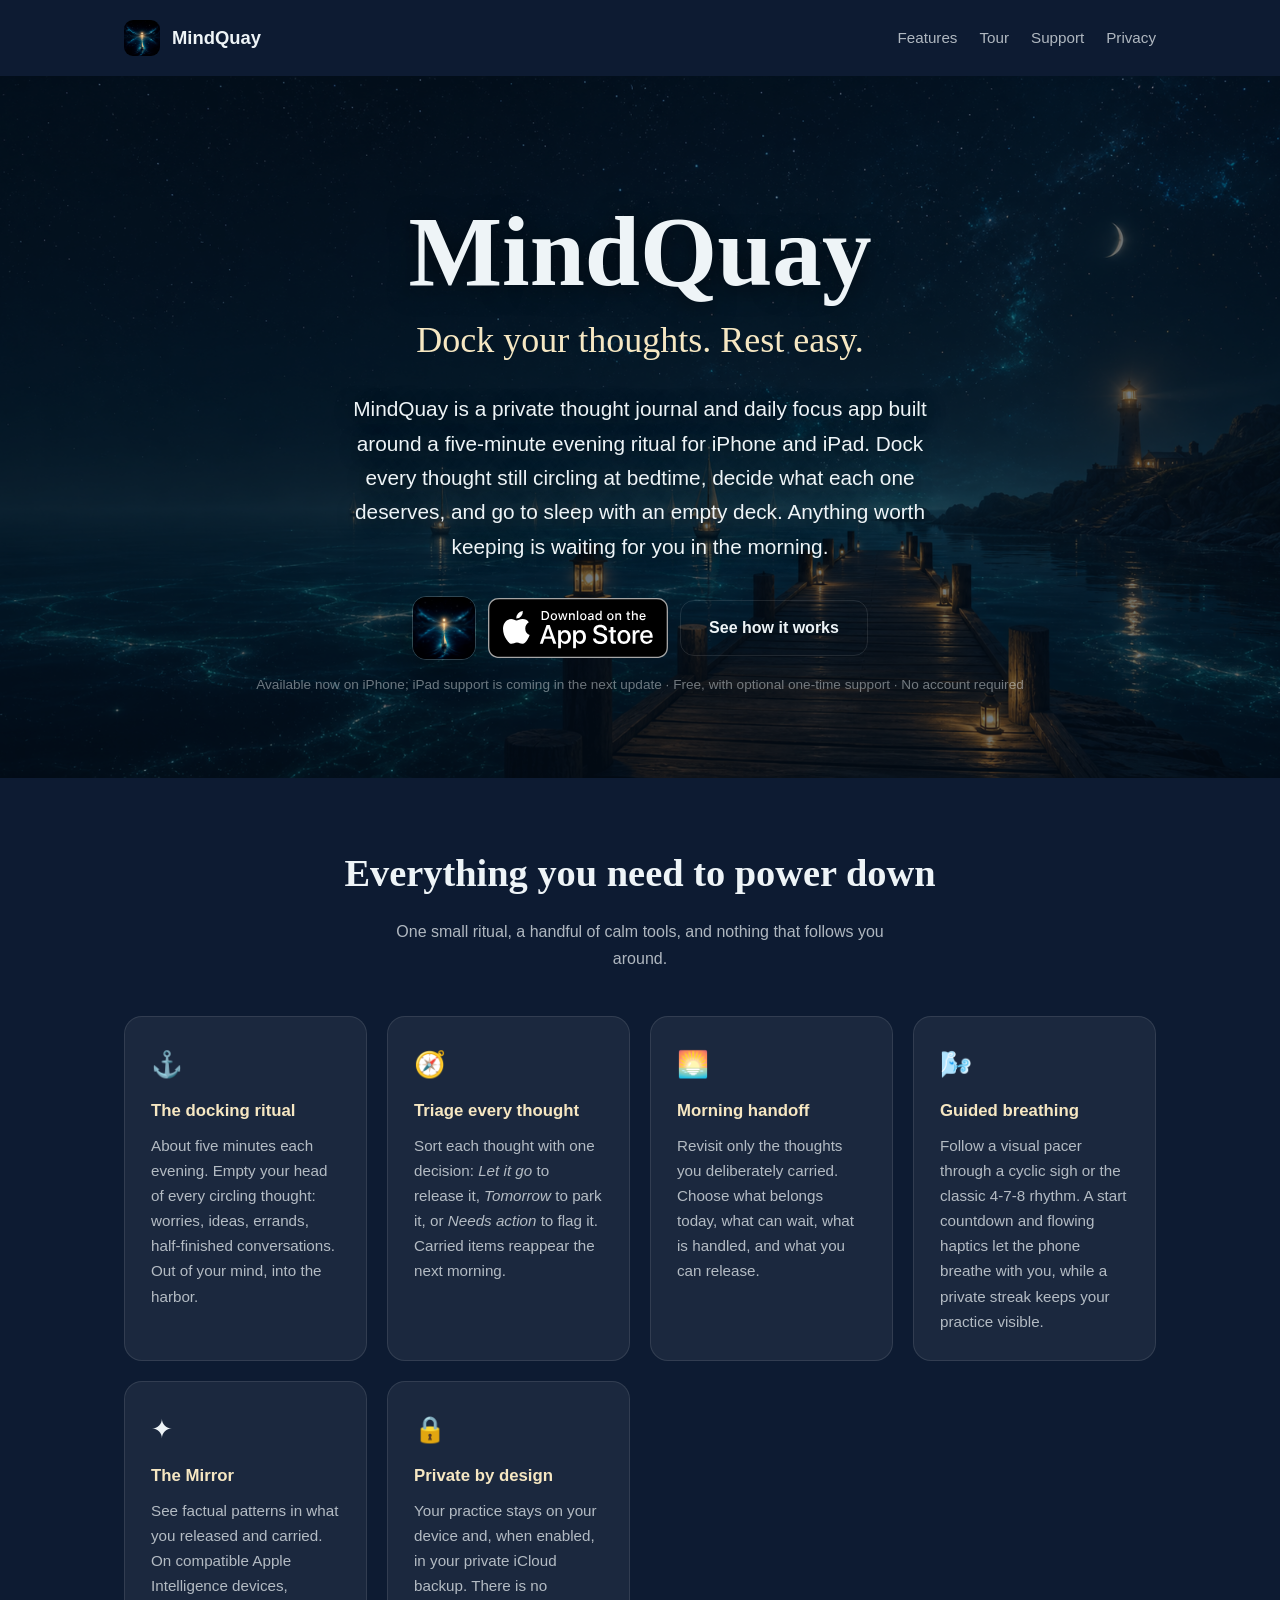
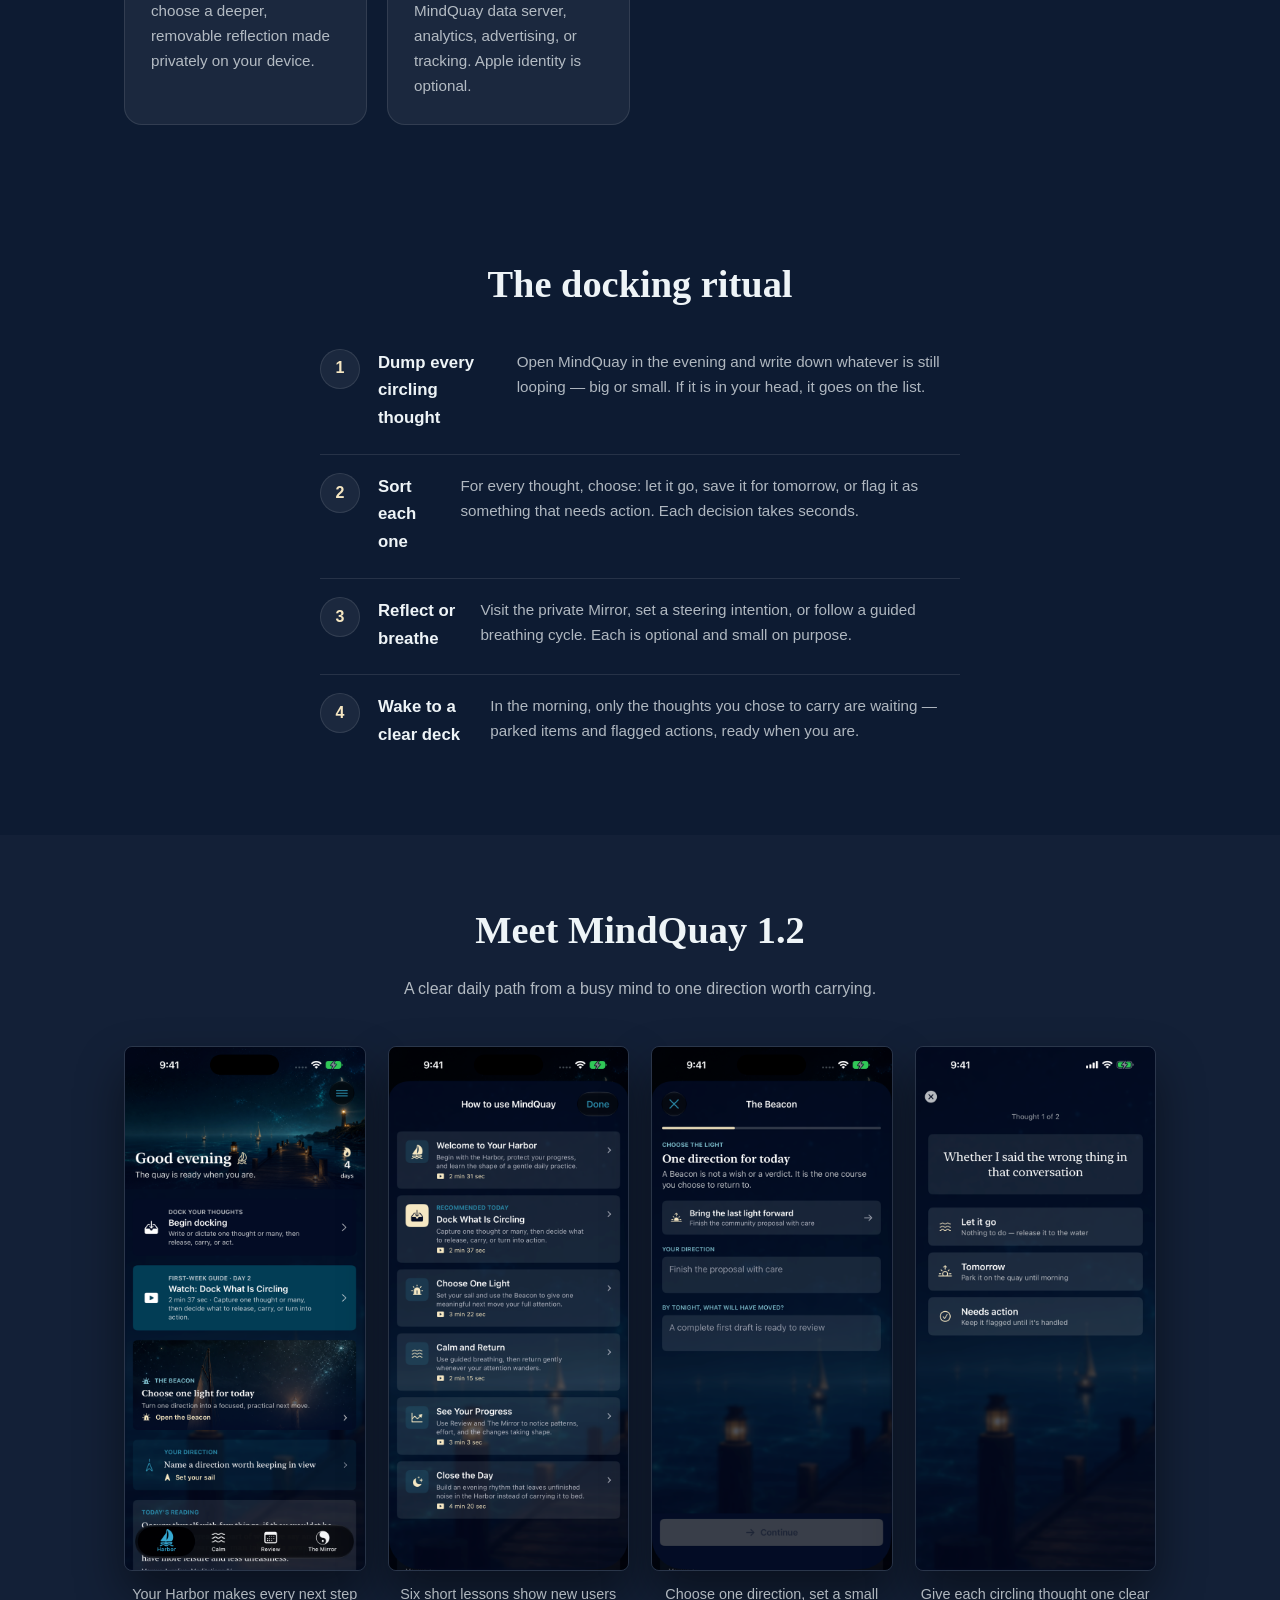
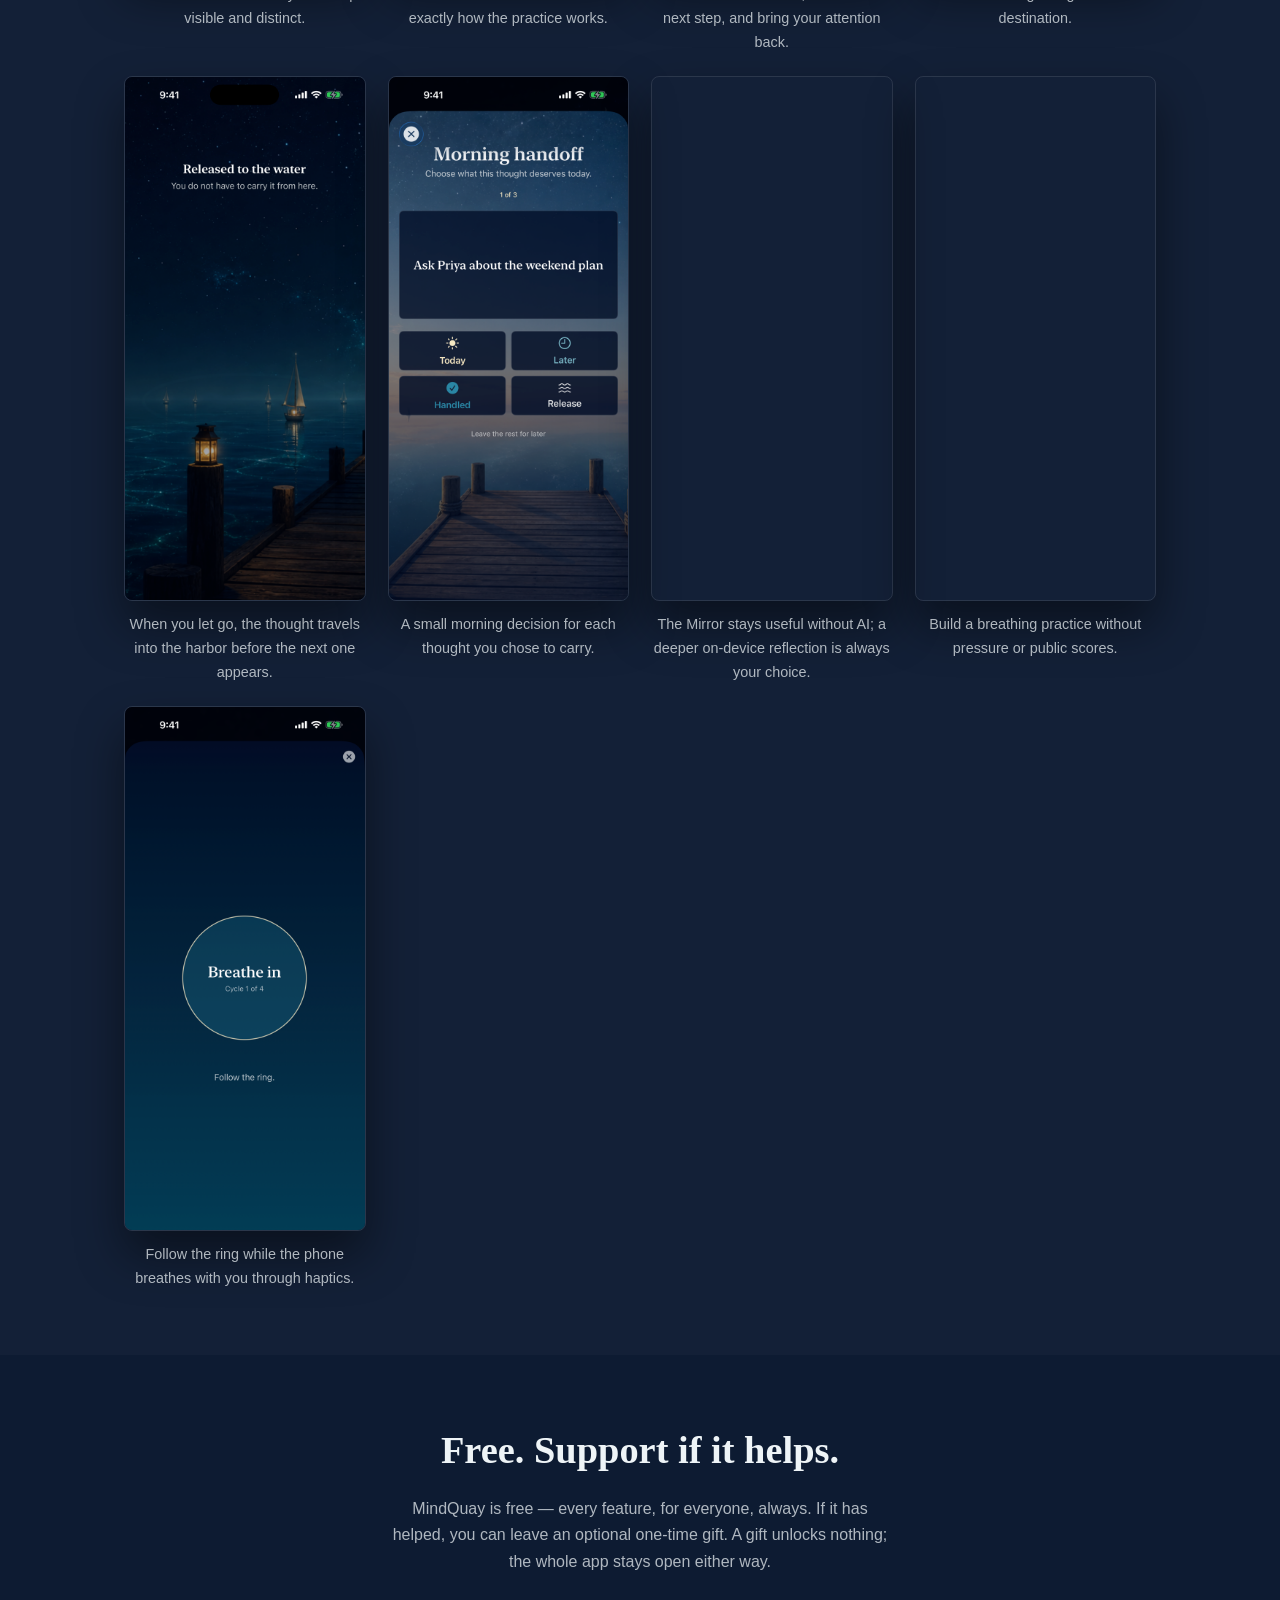
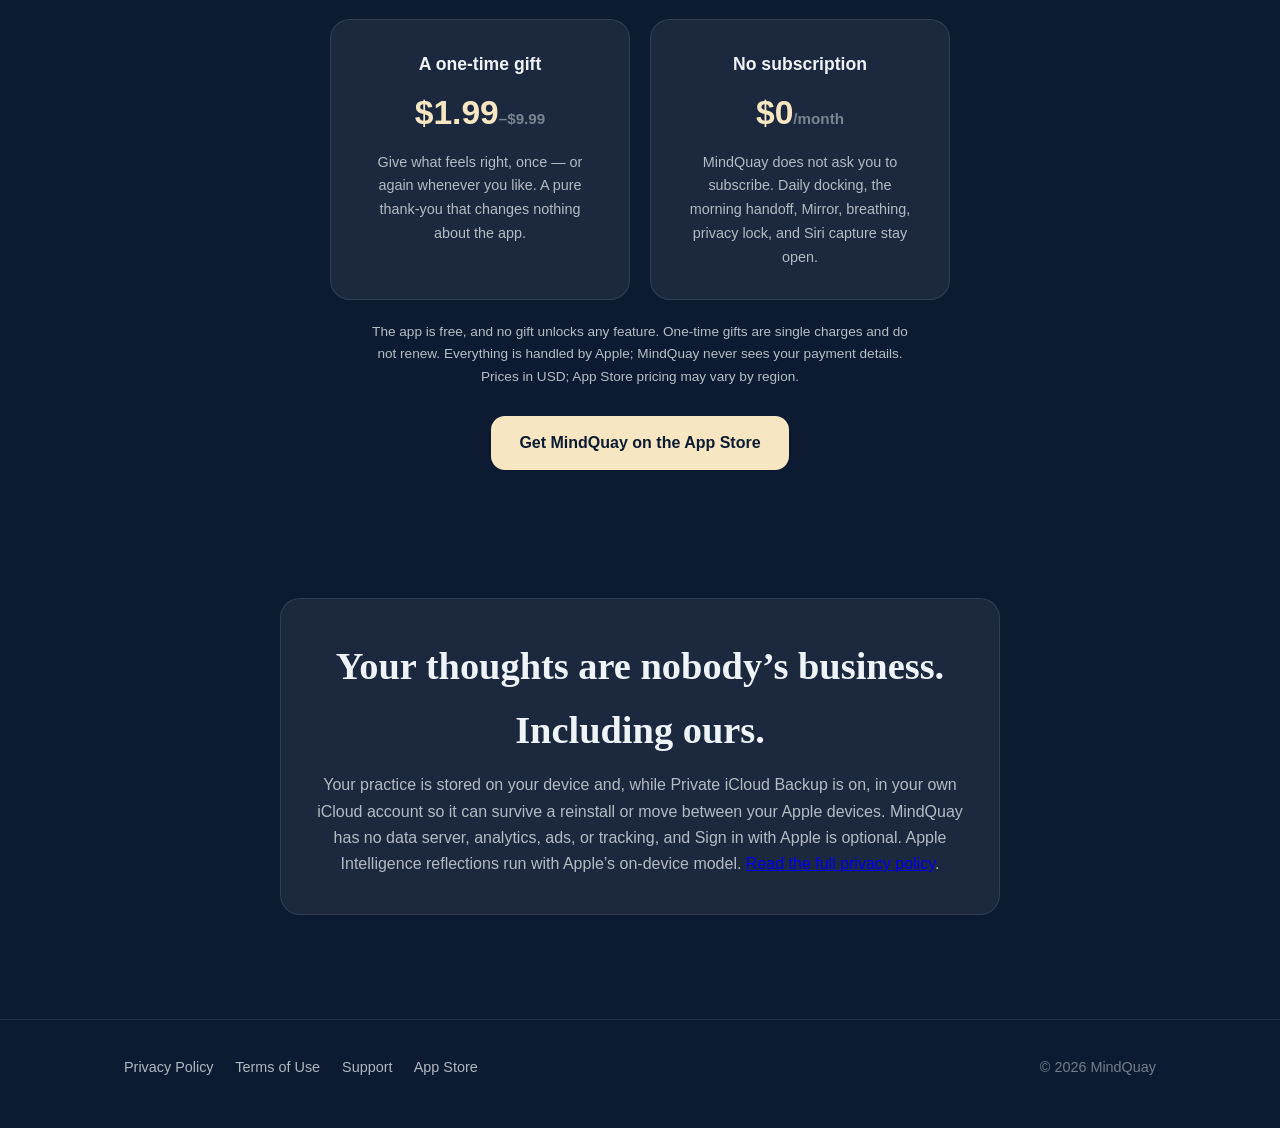
==== commit 3ec73f40: "Add iPad messaging and improve search discovery" ====
--- a/index.html
+++ b/index.html
@@ -3,32 +3,78 @@
 <head>
 <meta charset="utf-8">
 <meta name="viewport" content="width=device-width, initial-scale=1">
-<title>MindQuay — A quiet harbor for a busy mind</title>
-<meta name="description" content="MindQuay is a quiet harbor for thoughts, attention, reflection, and breathing on iPhone, with private iCloud backup and no MindQuay data server.">
+<title>MindQuay: Private Thought Journal &amp; Focus App</title>
+<meta name="description" content="MindQuay is a free, private iPhone and iPad app for docking racing thoughts, choosing one daily focus, guided breathing, reflection, and iCloud backup.">
+<meta name="robots" content="index, follow, max-image-preview:large">
+<meta name="theme-color" content="#0d1b32">
 <meta name="apple-itunes-app" content="app-id=6786727761">
+<meta name="apple-mobile-web-app-title" content="MindQuay">
 <link rel="canonical" href="https://mindquay.com/">
-<link rel="stylesheet" href="/styles.css?v=13">
+<link rel="manifest" href="/site.webmanifest">
+<link rel="stylesheet" href="/styles.css?v=14">
 <link rel="icon" type="image/png" href="/assets/favicon.png">
 <link rel="apple-touch-icon" href="/assets/apple-touch-icon.png">
-<meta property="og:title" content="MindQuay — A quiet harbor for a busy mind">
-<meta property="og:description" content="A quiet harbor for thoughts, attention, reflection, and breathing on iPhone, with private iCloud backup and no MindQuay data server.">
-<meta property="og:image" content="https://mindquay.com/assets/icon-512.png">
+<meta property="og:title" content="MindQuay: Dock your thoughts. Rest easy.">
+<meta property="og:description" content="A private thought journal and daily focus practice for iPhone and iPad, with guided breathing, reflection, and private iCloud backup.">
+<meta property="og:image" content="https://mindquay.com/assets/cosmic-harbor-night.png">
+<meta property="og:image:width" content="1774">
+<meta property="og:image:height" content="887">
+<meta property="og:image:alt" content="A luminous harbor path crossing cosmic water beneath a star-filled sky">
 <meta property="og:url" content="https://mindquay.com/">
 <meta property="og:type" content="website">
+<meta property="og:site_name" content="MindQuay">
+<meta property="og:locale" content="en_US">
+<meta name="twitter:card" content="summary_large_image">
+<meta name="twitter:title" content="MindQuay: Dock your thoughts. Rest easy.">
+<meta name="twitter:description" content="A private thought journal and daily focus practice for iPhone and iPad.">
+<meta name="twitter:image" content="https://mindquay.com/assets/cosmic-harbor-night.png">
 <script type="application/ld+json">
 {
   "@context": "https://schema.org",
-  "@type": "MobileApplication",
-  "name": "MindQuay",
-  "operatingSystem": "iOS",
-  "applicationCategory": "HealthApplication",
-  "description": "A private harbor for docking thoughts, focusing attention, reflecting, and breathing.",
-  "downloadUrl": "https://apps.apple.com/us/app/mindquay/id6786727761",
-  "offers": {
-    "@type": "Offer",
-    "price": "0",
-    "priceCurrency": "USD"
-  }
+  "@graph": [
+    {
+      "@type": "WebSite",
+      "@id": "https://mindquay.com/#website",
+      "url": "https://mindquay.com/",
+      "name": "MindQuay",
+      "description": "The official website for the MindQuay thought journal and daily focus app."
+    },
+    {
+      "@type": "MobileApplication",
+      "@id": "https://mindquay.com/#app",
+      "name": "MindQuay",
+      "url": "https://mindquay.com/",
+      "image": "https://mindquay.com/assets/icon-512.png",
+      "operatingSystem": "iOS 17.0 or later; iPadOS 17.0 or later",
+      "applicationCategory": "HealthApplication",
+      "applicationSubCategory": "Mental wellness and productivity",
+      "softwareVersion": "1.2",
+      "description": "A free, private app for docking racing thoughts, choosing one daily focus, guided breathing, and reflection.",
+      "downloadUrl": "https://apps.apple.com/us/app/mindquay/id6786727761",
+      "installUrl": "https://apps.apple.com/us/app/mindquay/id6786727761",
+      "privacyPolicy": "https://mindquay.com/privacy/",
+      "termsOfService": "https://mindquay.com/terms/",
+      "isAccessibleForFree": true,
+      "featureList": [
+        "Thought docking ritual",
+        "Daily Beacon focus practice",
+        "Morning handoff",
+        "Guided breathing with haptics",
+        "Private reflection",
+        "Private iCloud backup"
+      ],
+      "screenshot": [
+        "https://mindquay.com/assets/01-harbor.png",
+        "https://mindquay.com/assets/04-dock.png",
+        "https://mindquay.com/assets/07-mirror.png"
+      ],
+      "offers": {
+        "@type": "Offer",
+        "price": "0",
+        "priceCurrency": "USD"
+      }
+    }
+  ]
 }
 </script>
 </head>
@@ -52,12 +98,17 @@
     <div class="wrap">
       <h1>MindQuay</h1>
       <p class="offer">Dock your thoughts. Rest easy.</p>
-      <p class="lede">MindQuay is a quiet harbor for a busy mind — a five-minute evening ritual for iPhone. Brain-dump every thought still circling at bedtime, decide what each one deserves, and go to sleep with an empty deck. Anything worth keeping is waiting for you in the morning.</p>
+      <p class="lede">MindQuay is a private thought journal and daily focus app built around a five-minute evening ritual for iPhone and iPad. Dock every thought still circling at bedtime, decide what each one deserves, and go to sleep with an empty deck. Anything worth keeping is waiting for you in the morning.</p>
       <div class="hero-actions">
-        <a class="btn primary" href="https://apps.apple.com/us/app/mindquay/id6786727761" target="_blank" rel="noopener noreferrer">Download on the App Store</a>
+        <div class="download-cluster">
+          <img class="download-app-icon" src="/assets/icon-512.png" alt="" width="64" height="64">
+          <a class="app-store-badge" href="https://apps.apple.com/us/app/mindquay/id6786727761" target="_blank" rel="noopener noreferrer" aria-label="Download MindQuay on the App Store">
+            <img src="/assets/download-on-the-app-store.svg" alt="Download on the App Store" width="180" height="60">
+          </a>
+        </div>
         <a class="btn ghost" href="#screens">See how it works</a>
       </div>
-      <span class="btn-note">Available now on iPhone · Free, with optional one-time support · No account required</span>
+      <span class="btn-note">Available now on iPhone; iPad support is coming in the next update · Free, with optional one-time support · No account required</span>
     </div>
   </section>
 
@@ -89,12 +140,12 @@
         <div class="card">
           <div class="glyph">✦</div>
           <h3>The Mirror</h3>
-          <p>See factual patterns in what you released and carried. On compatible iPhones, choose a deeper, removable reflection made by Apple Intelligence on your device.</p>
+          <p>See factual patterns in what you released and carried. On compatible Apple Intelligence devices, choose a deeper, removable reflection made privately on your device.</p>
         </div>
         <div class="card">
           <div class="glyph">🔒</div>
           <h3>Private by design</h3>
-          <p>Your practice stays on your iPhone and, when enabled, in your private iCloud backup. There is no MindQuay data server, analytics, advertising, or tracking. Apple identity is optional.</p>
+          <p>Your practice stays on your device and, when enabled, in your private iCloud backup. There is no MindQuay data server, analytics, advertising, or tracking. Apple identity is optional.</p>
         </div>
       </div>
     </div>
@@ -200,7 +251,7 @@
     <div class="wrap">
       <div class="privacy-banner">
         <h2>Your thoughts are nobody&rsquo;s business. Including ours.</h2>
-        <p>Your practice is stored on your iPhone and, while Private iCloud Backup is on, in your own iCloud account so it can survive a reinstall. MindQuay has no data server, analytics, ads, or tracking, and Sign in with Apple is optional. Apple Intelligence reflections run with Apple&rsquo;s on-device model. <a href="/privacy/">Read the full privacy policy</a>.</p>
+        <p>Your practice is stored on your device and, while Private iCloud Backup is on, in your own iCloud account so it can survive a reinstall or move between your Apple devices. MindQuay has no data server, analytics, ads, or tracking, and Sign in with Apple is optional. Apple Intelligence reflections run with Apple&rsquo;s on-device model. <a href="/privacy/">Read the full privacy policy</a>.</p>
       </div>
     </div>
   </section>
--- a/styles.css
+++ b/styles.css
@@ -37,7 +37,7 @@
   padding: 20px 0;
 }
 header.site .wrap {
-  display: flex; align-items: center; justify-content: space-between; gap: 16px;
+  display: flex; align-items: center; justify-content: space-between; gap: 16px; flex-wrap: wrap;
 }
 .brand {
   display: flex; align-items: center; gap: 12px;
@@ -50,6 +50,7 @@
   margin-left: 22px;
 }
 nav.main a:hover { color: var(--sand); }
+nav.main { display: flex; align-items: center; }
 
 /* Hero */
 .hero {
@@ -103,6 +104,23 @@
 .btn-note { display: block; margin-top: 14px; font-size: 0.85rem; color: var(--ink-faint); }
 .hero-actions { display: flex; justify-content: center; align-items: center; flex-wrap: wrap; gap: 12px; }
 .hero-actions .btn.ghost { margin-left: 0; }
+.download-cluster {
+  display: flex; align-items: center; justify-content: center; gap: 12px;
+}
+.download-app-icon {
+  display: block; width: 64px; height: 64px; border-radius: 14px;
+  border: 1px solid rgba(255, 255, 255, 0.18);
+  box-shadow: 0 10px 28px rgba(0, 0, 0, 0.38);
+}
+.app-store-badge { display: inline-block; line-height: 0; }
+.app-store-badge img { display: block; width: 180px; height: auto; }
+.app-store-badge:focus-visible,
+.btn:focus-visible,
+nav.main a:focus-visible,
+.brand:focus-visible {
+  outline: 3px solid var(--sand);
+  outline-offset: 4px;
+}
 
 /* Sections */
 section { padding: 64px 0; }
@@ -224,10 +242,17 @@
 footer.site a:hover { color: var(--sand); }
 
 @media (max-width: 640px) {
+  header.site { padding: 14px 0 18px; }
+  header.site .wrap { justify-content: center; }
+  .brand { width: 100%; justify-content: center; }
+  nav.main { width: 100%; justify-content: space-between; gap: 10px; }
+  nav.main a { margin-left: 0; font-size: 0.84rem; }
   .hero { padding: 48px 0 24px; }
   section { padding: 44px 0; }
   .btn.ghost { margin-left: 0; margin-top: 12px; }
   .hero-actions .btn { width: min(100%, 320px); }
   .hero-actions .btn.ghost { margin-top: 0; }
-  nav.main a { margin-left: 14px; font-size: 0.88rem; }
-}
+  .download-cluster { width: 100%; gap: 10px; }
+  .download-app-icon { width: 56px; height: 56px; border-radius: 12px; }
+  .app-store-badge img { width: 166px; }
+}
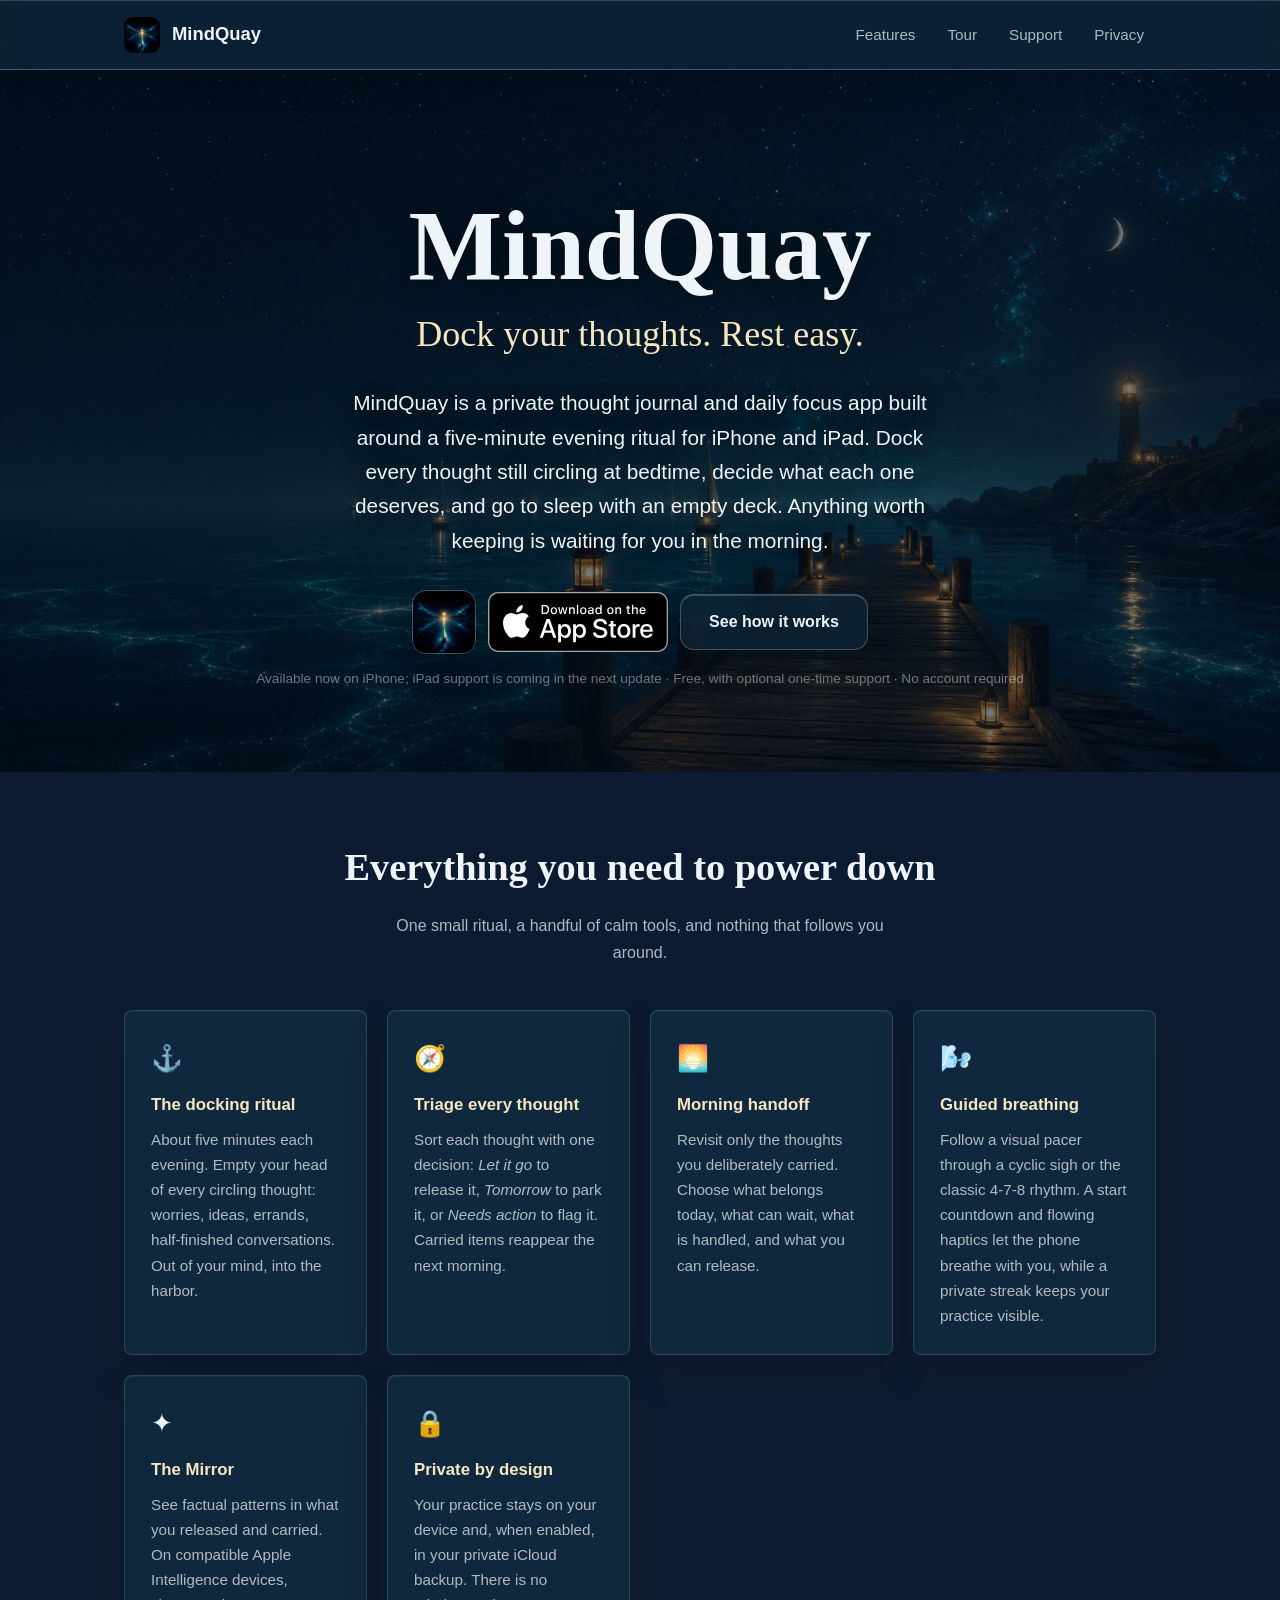
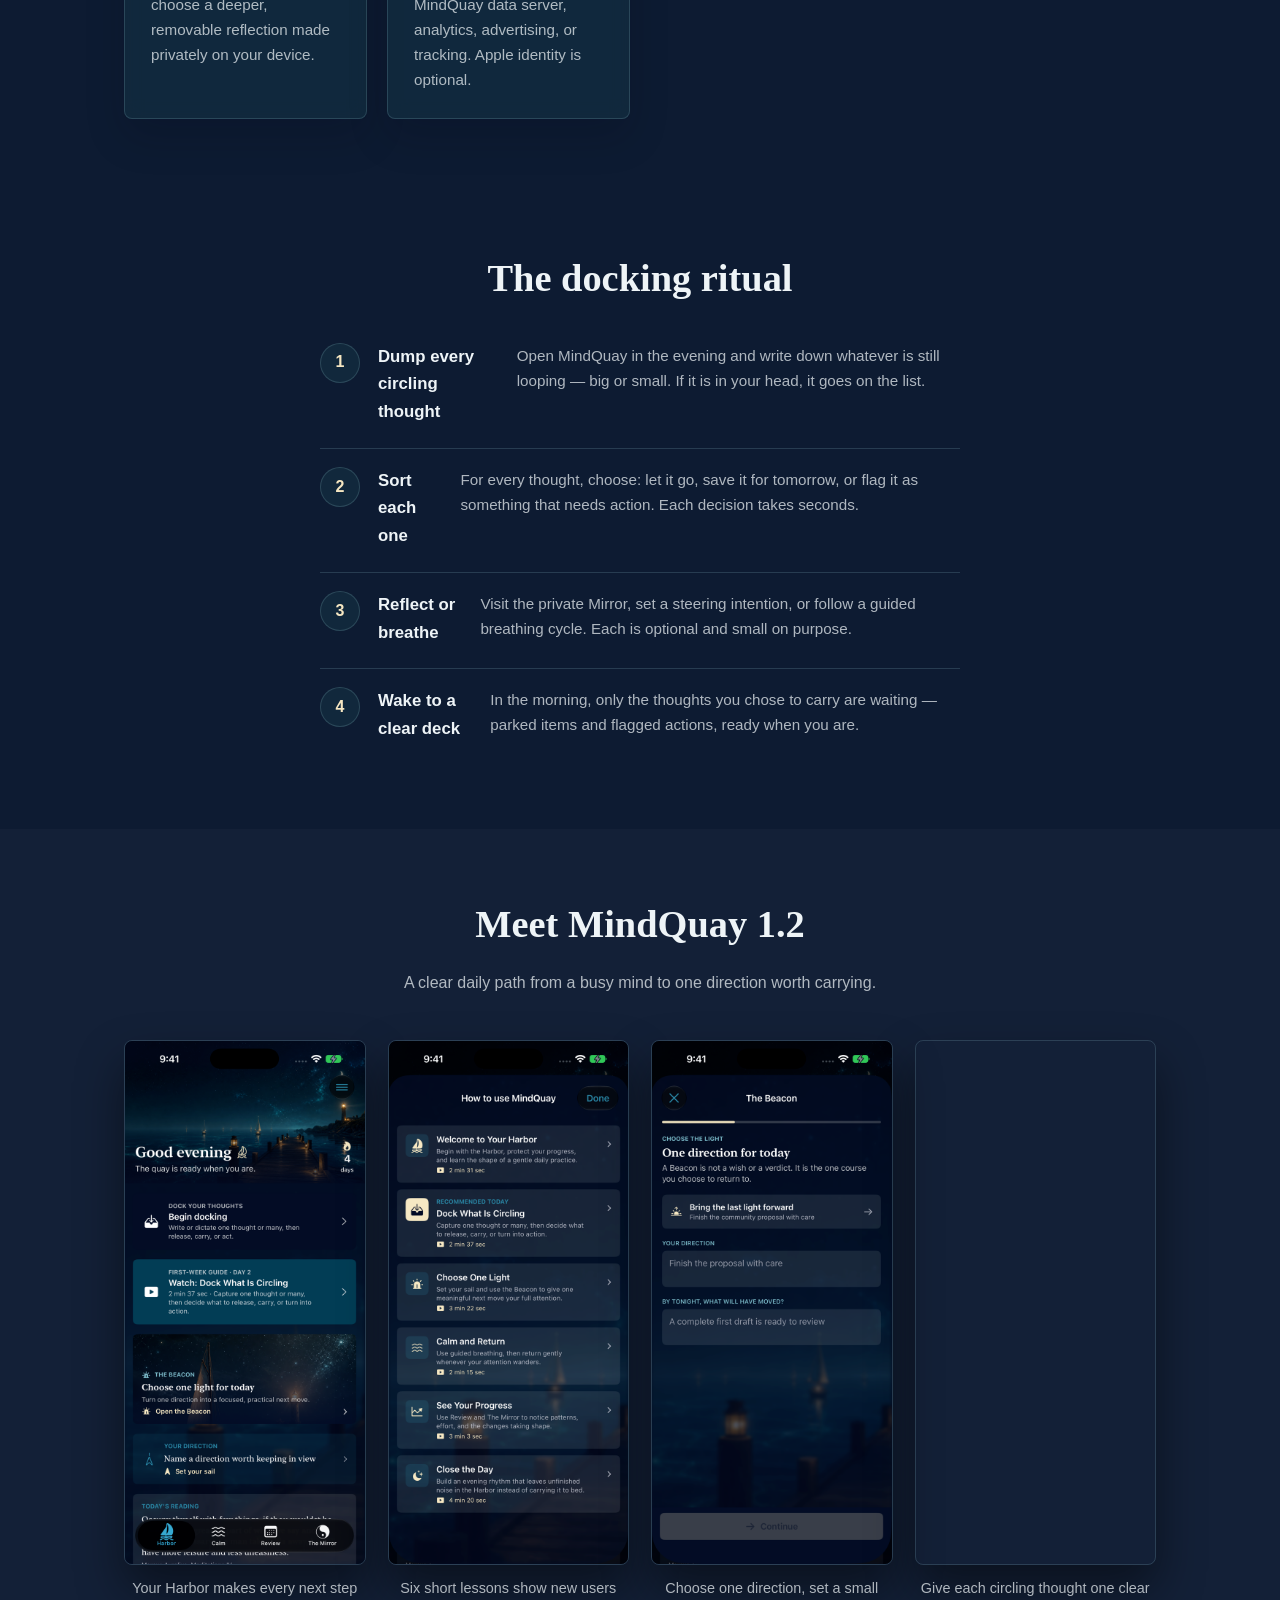
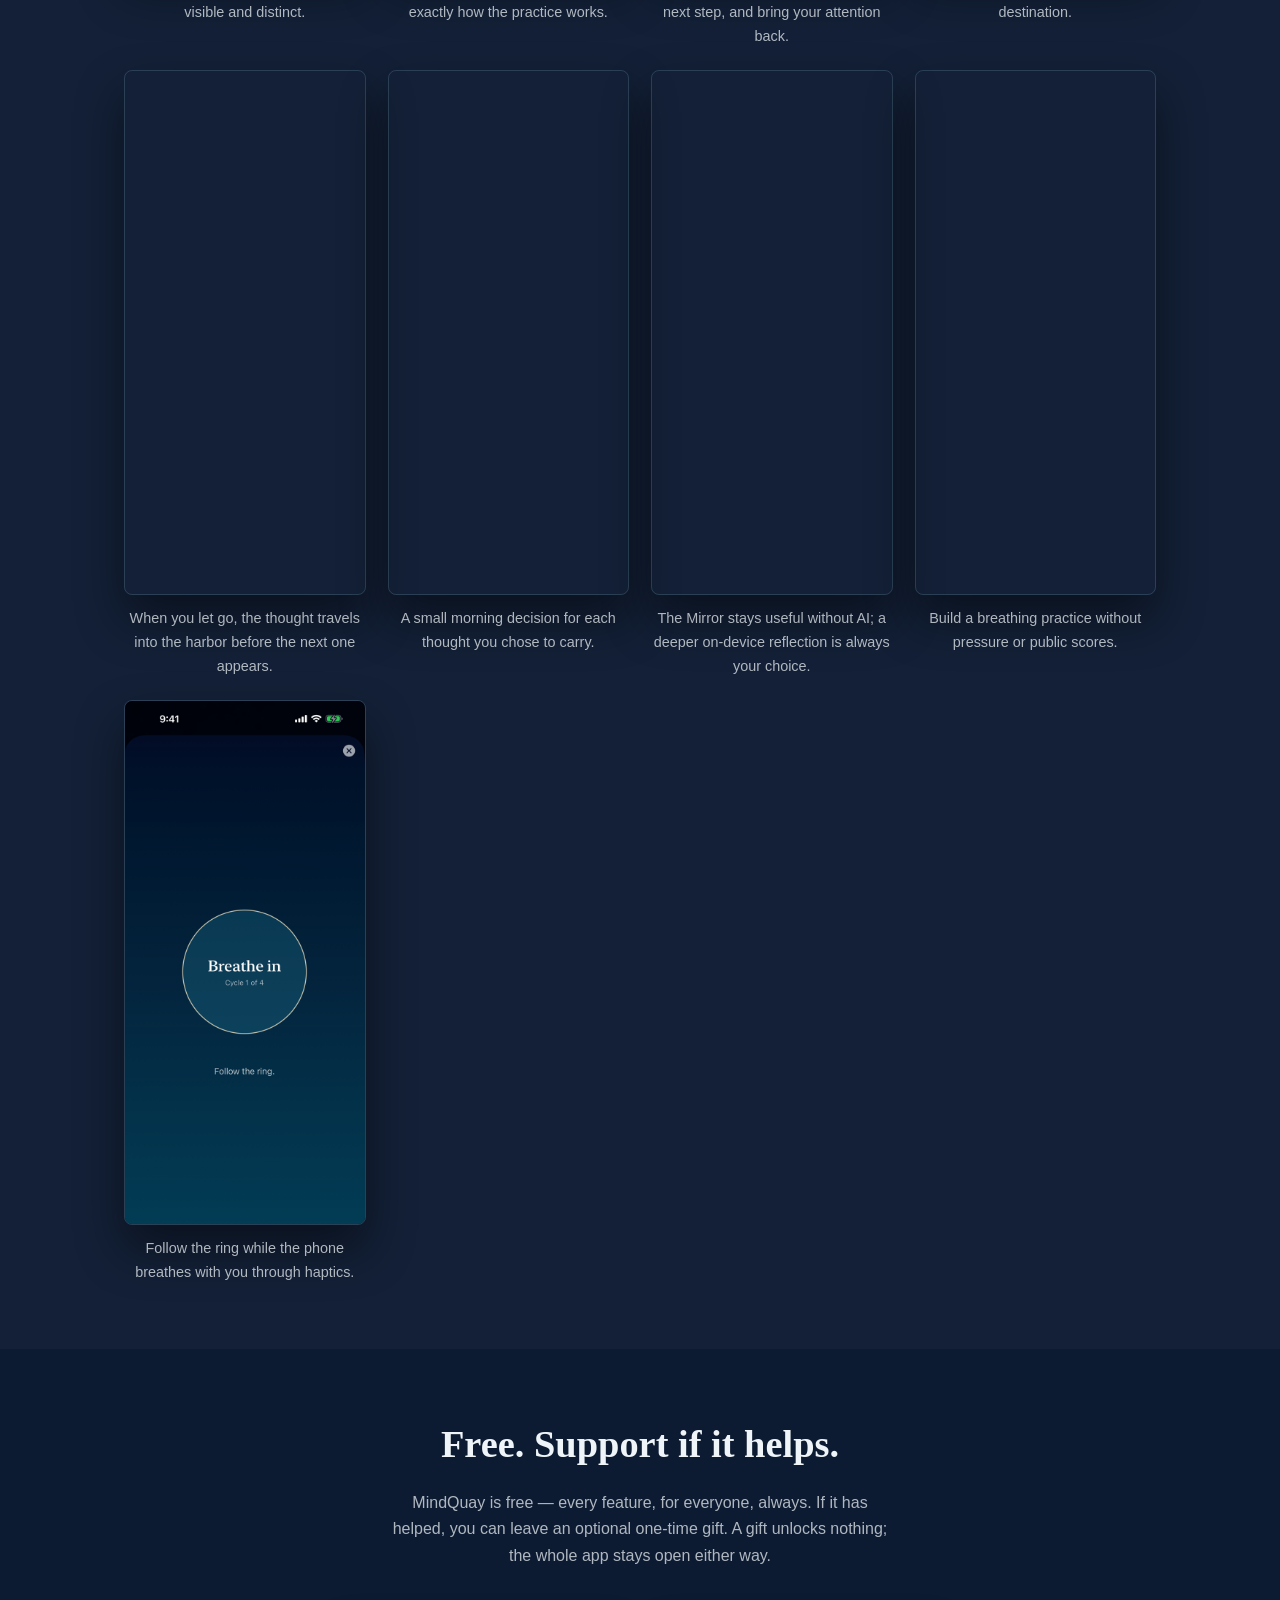
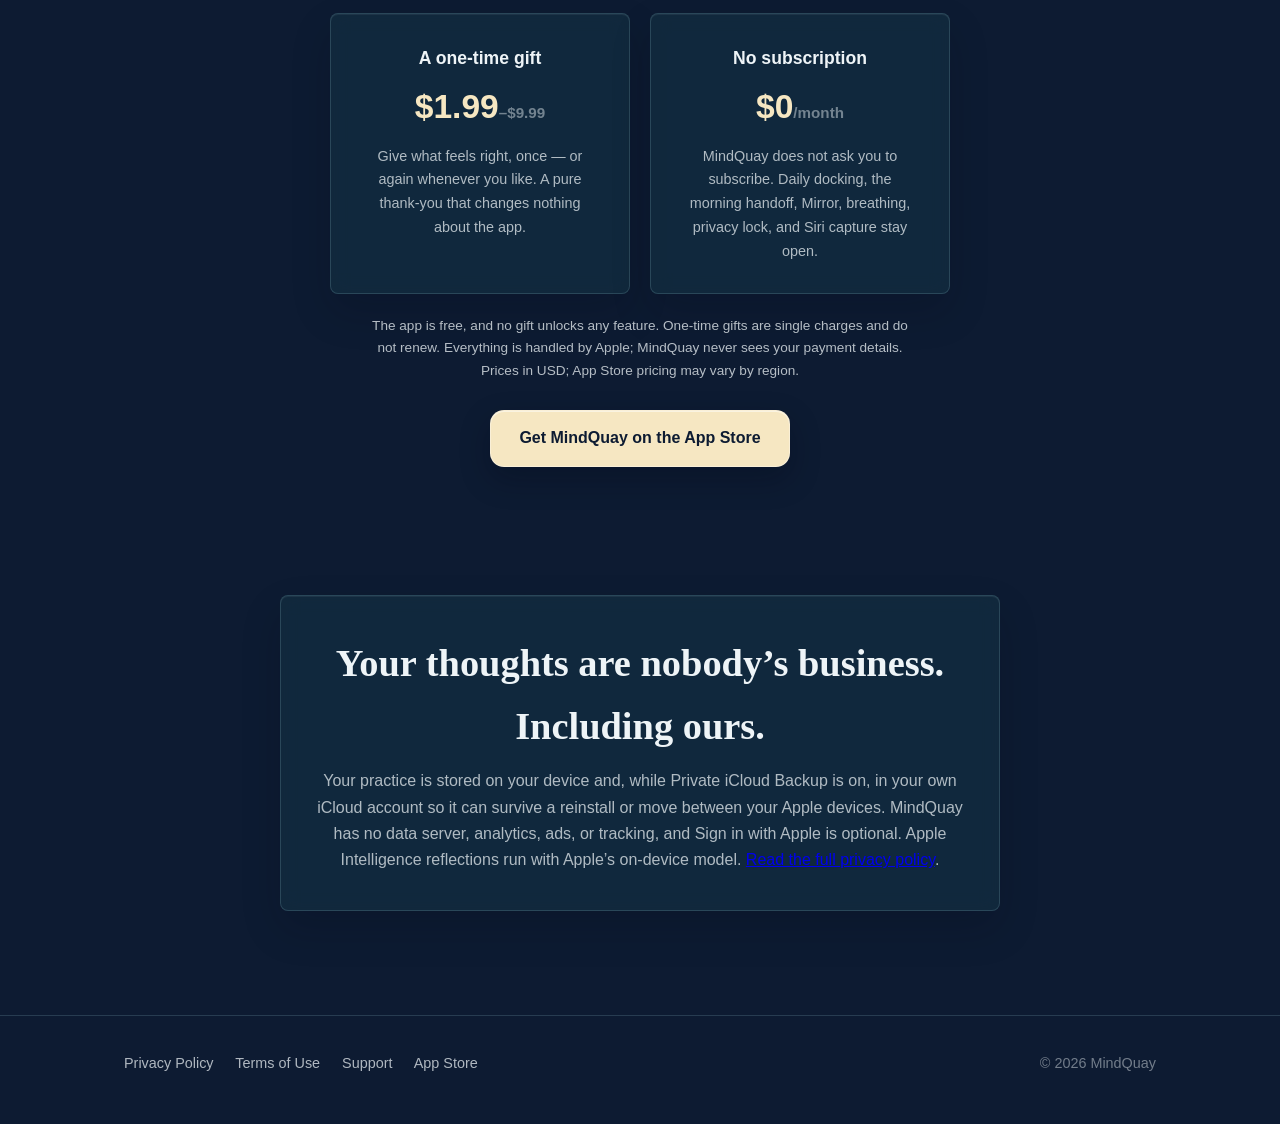
==== commit 8020da87: "Add mobile App Store dock and glass design" ====
--- a/index.html
+++ b/index.html
@@ -11,12 +11,13 @@
 <meta name="apple-mobile-web-app-title" content="MindQuay">
 <link rel="canonical" href="https://mindquay.com/">
 <link rel="manifest" href="/site.webmanifest">
-<link rel="stylesheet" href="/styles.css?v=14">
+<link rel="preload" as="image" href="/assets/cosmic-harbor-night.jpg" type="image/jpeg" fetchpriority="high">
+<link rel="stylesheet" href="/styles.css?v=16">
 <link rel="icon" type="image/png" href="/assets/favicon.png">
 <link rel="apple-touch-icon" href="/assets/apple-touch-icon.png">
 <meta property="og:title" content="MindQuay: Dock your thoughts. Rest easy.">
 <meta property="og:description" content="A private thought journal and daily focus practice for iPhone and iPad, with guided breathing, reflection, and private iCloud backup.">
-<meta property="og:image" content="https://mindquay.com/assets/cosmic-harbor-night.png">
+<meta property="og:image" content="https://mindquay.com/assets/cosmic-harbor-night.jpg">
 <meta property="og:image:width" content="1774">
 <meta property="og:image:height" content="887">
 <meta property="og:image:alt" content="A luminous harbor path crossing cosmic water beneath a star-filled sky">
@@ -27,7 +28,7 @@
 <meta name="twitter:card" content="summary_large_image">
 <meta name="twitter:title" content="MindQuay: Dock your thoughts. Rest easy.">
 <meta name="twitter:description" content="A private thought journal and daily focus practice for iPhone and iPad.">
-<meta name="twitter:image" content="https://mindquay.com/assets/cosmic-harbor-night.png">
+<meta name="twitter:image" content="https://mindquay.com/assets/cosmic-harbor-night.jpg">
 <script type="application/ld+json">
 {
   "@context": "https://schema.org",
@@ -100,7 +101,7 @@
       <p class="offer">Dock your thoughts. Rest easy.</p>
       <p class="lede">MindQuay is a private thought journal and daily focus app built around a five-minute evening ritual for iPhone and iPad. Dock every thought still circling at bedtime, decide what each one deserves, and go to sleep with an empty deck. Anything worth keeping is waiting for you in the morning.</p>
       <div class="hero-actions">
-        <div class="download-cluster">
+        <div class="download-cluster" id="hero-download">
           <img class="download-app-icon" src="/assets/icon-512.png" alt="" width="64" height="64">
           <a class="app-store-badge" href="https://apps.apple.com/us/app/mindquay/id6786727761" target="_blank" rel="noopener noreferrer" aria-label="Download MindQuay on the App Store">
             <img src="/assets/download-on-the-app-store.svg" alt="Download on the App Store" width="180" height="60">
@@ -241,7 +242,7 @@
         </div>
       </div>
       <p style="text-align:center; font-size:0.85em; opacity:0.75; max-width:40em; margin:1.5em auto 0;">The app is free, and no gift unlocks any feature. One-time gifts are single charges and do not renew. Everything is handled by Apple; MindQuay never sees your payment details. Prices in USD; App Store pricing may vary by region.</p>
-      <div class="download-cta">
+      <div class="download-cta" id="final-download">
         <a class="btn primary" href="https://apps.apple.com/us/app/mindquay/id6786727761" target="_blank" rel="noopener noreferrer">Get MindQuay on the App Store</a>
       </div>
     </div>
@@ -257,6 +258,17 @@
   </section>
 
 </main>
+
+<aside class="mobile-download-dock" aria-label="Download MindQuay" aria-hidden="true" inert>
+  <a href="https://apps.apple.com/us/app/mindquay/id6786727761" target="_blank" rel="noopener noreferrer" aria-label="Get MindQuay free on the App Store">
+    <img class="mobile-download-icon" src="/assets/icon-512.png" alt="" width="48" height="48">
+    <span class="mobile-download-copy">
+      <strong>MindQuay</strong>
+      <small>Free on the App Store</small>
+    </span>
+    <span class="mobile-download-action" aria-hidden="true">Get</span>
+  </a>
+</aside>
 
 <footer class="site">
   <div class="wrap">
@@ -270,5 +282,6 @@
   </div>
 </footer>
 
+<script src="/site.js?v=2" defer></script>
 </body>
 </html>
--- a/styles.css
+++ b/styles.css
@@ -11,8 +11,16 @@
   --ink: #eef4f7;
   --ink-dim: rgba(238, 244, 247, 0.72);
   --ink-faint: rgba(238, 244, 247, 0.45);
-  --card: rgba(255, 255, 255, 0.06);
-  --card-border: rgba(255, 255, 255, 0.10);
+  --material: rgba(22, 52, 68, 0.56);
+  --material-strong: rgba(12, 35, 52, 0.78);
+  --material-border: rgba(153, 208, 222, 0.18);
+  --glass: rgba(17, 42, 60, 0.58);
+  --glass-strong: rgba(14, 35, 53, 0.82);
+  --glass-border: rgba(217, 242, 247, 0.25);
+  --glass-highlight: rgba(255, 255, 255, 0.18);
+  --glass-shadow: rgba(0, 7, 18, 0.42);
+  --card: var(--material);
+  --card-border: var(--material-border);
   --max-width: 1080px;
 }
 
@@ -34,7 +42,15 @@
 
 /* Header / nav */
 header.site {
-  padding: 20px 0;
+  position: sticky;
+  top: 0;
+  z-index: 30;
+  padding: 14px 0;
+  background: var(--glass-strong);
+  border-bottom: 1px solid var(--glass-border);
+  box-shadow: inset 0 1px 0 var(--glass-highlight), 0 12px 32px rgba(0, 8, 20, 0.2);
+  -webkit-backdrop-filter: blur(22px) saturate(135%);
+  backdrop-filter: blur(22px) saturate(135%);
 }
 header.site .wrap {
   display: flex; align-items: center; justify-content: space-between; gap: 16px; flex-wrap: wrap;
@@ -47,9 +63,14 @@
 .brand img { width: 36px; height: 36px; border-radius: 9px; }
 nav.main a {
   color: var(--ink-dim); text-decoration: none; font-size: 0.95rem;
-  margin-left: 22px;
-}
-nav.main a:hover { color: var(--sand); }
+  margin-left: 8px; padding: 8px 12px; border-radius: 8px;
+  transition: color 180ms ease, background-color 180ms ease, box-shadow 180ms ease;
+}
+nav.main a:hover {
+  color: var(--ink);
+  background: rgba(255, 255, 255, 0.07);
+  box-shadow: inset 0 1px 0 rgba(255, 255, 255, 0.1);
+}
 nav.main { display: flex; align-items: center; }
 
 /* Hero */
@@ -60,7 +81,7 @@
   text-align: center;
   display: grid;
   place-items: center;
-  background-image: url("/assets/cosmic-harbor-night.png");
+  background-image: url("/assets/cosmic-harbor-night.jpg");
   background-position: center;
   background-size: cover;
 }
@@ -94,13 +115,23 @@
 .btn {
   display: inline-block; padding: 14px 28px; border-radius: 14px;
   font-weight: 600; text-decoration: none; font-size: 1rem;
-}
-.btn.primary { background: var(--sand); color: var(--deep-navy); }
-.btn.primary:hover { background: var(--sand-dim); }
+  border: 1px solid transparent;
+  transition: transform 180ms ease, background-color 180ms ease, border-color 180ms ease, box-shadow 180ms ease;
+}
+.btn.primary {
+  background: var(--sand); color: var(--deep-navy);
+  border-color: rgba(255, 255, 255, 0.34);
+  box-shadow: inset 0 1px 0 rgba(255, 255, 255, 0.5), 0 12px 30px rgba(0, 8, 20, 0.28);
+}
+.btn.primary:hover { background: var(--sand-dim); transform: translateY(-1px); }
 .btn.ghost {
-  color: var(--ink); border: 1px solid var(--card-border); margin-left: 12px;
-}
-.btn.ghost:hover { border-color: var(--mist); color: var(--sand); }
+  color: var(--ink); border-color: var(--glass-border); margin-left: 12px;
+  background: var(--glass);
+  box-shadow: inset 0 1px 0 var(--glass-highlight), 0 12px 30px rgba(0, 8, 20, 0.24);
+  -webkit-backdrop-filter: blur(16px) saturate(130%);
+  backdrop-filter: blur(16px) saturate(130%);
+}
+.btn.ghost:hover { border-color: var(--mist); color: var(--sand); transform: translateY(-1px); }
 .btn-note { display: block; margin-top: 14px; font-size: 0.85rem; color: var(--ink-faint); }
 .hero-actions { display: flex; justify-content: center; align-items: center; flex-wrap: wrap; gap: 12px; }
 .hero-actions .btn.ghost { margin-left: 0; }
@@ -109,8 +140,8 @@
 }
 .download-app-icon {
   display: block; width: 64px; height: 64px; border-radius: 14px;
-  border: 1px solid rgba(255, 255, 255, 0.18);
-  box-shadow: 0 10px 28px rgba(0, 0, 0, 0.38);
+  border: 1px solid var(--glass-border);
+  box-shadow: inset 0 1px 0 var(--glass-highlight), 0 10px 28px rgba(0, 0, 0, 0.38);
 }
 .app-store-badge { display: inline-block; line-height: 0; }
 .app-store-badge img { display: block; width: 180px; height: auto; }
@@ -137,8 +168,11 @@
   grid-template-columns: repeat(auto-fit, minmax(240px, 1fr));
 }
 .card {
-  background: var(--card); border: 1px solid var(--card-border);
-  border-radius: 18px; padding: 26px;
+  background: var(--material); border: 1px solid var(--material-border);
+  border-radius: 8px; padding: 26px;
+  box-shadow: inset 0 1px 0 rgba(255, 255, 255, 0.06), 0 18px 40px rgba(0, 8, 20, 0.16);
+  -webkit-backdrop-filter: blur(10px) saturate(115%);
+  backdrop-filter: blur(10px) saturate(115%);
 }
 .card .glyph { font-size: 1.6rem; margin-bottom: 12px; display: block; }
 .card h3 { font-size: 1.05rem; margin-bottom: 8px; color: var(--sand); font-weight: 600; }
@@ -181,8 +215,11 @@
 /* Pricing */
 .plans { display: flex; gap: 20px; justify-content: center; flex-wrap: wrap; }
 .plan {
-  background: var(--card); border: 1px solid var(--card-border);
-  border-radius: 20px; padding: 30px; width: 300px; text-align: center;
+  background: var(--material); border: 1px solid var(--material-border);
+  border-radius: 8px; padding: 30px; width: 300px; text-align: center;
+  box-shadow: inset 0 1px 0 rgba(255, 255, 255, 0.06), 0 18px 40px rgba(0, 8, 20, 0.16);
+  -webkit-backdrop-filter: blur(10px) saturate(115%);
+  backdrop-filter: blur(10px) saturate(115%);
 }
 .plan.featured { border-color: var(--sand); background: rgba(246, 231, 194, 0.07); }
 .plan .badge {
@@ -198,8 +235,11 @@
 
 /* Privacy banner */
 .privacy-banner {
-  text-align: center; background: var(--card); border: 1px solid var(--card-border);
-  border-radius: 20px; padding: 36px; max-width: 720px; margin: 0 auto;
+  text-align: center; background: var(--material); border: 1px solid var(--material-border);
+  border-radius: 8px; padding: 36px; max-width: 720px; margin: 0 auto;
+  box-shadow: inset 0 1px 0 rgba(255, 255, 255, 0.06), 0 18px 40px rgba(0, 8, 20, 0.16);
+  -webkit-backdrop-filter: blur(10px) saturate(115%);
+  backdrop-filter: blur(10px) saturate(115%);
 }
 .privacy-banner h2 { margin-bottom: 10px; }
 .privacy-banner p { color: var(--ink-dim); }
@@ -220,13 +260,13 @@
 .prose .callout {
   background: var(--card); border: 1px solid var(--card-border);
   border-left: 3px solid var(--sand);
-  border-radius: 12px; padding: 18px 20px; margin: 20px 0;
+  border-radius: 8px; padding: 18px 20px; margin: 20px 0;
 }
 
 /* FAQ */
 details {
   background: var(--card); border: 1px solid var(--card-border);
-  border-radius: 14px; padding: 16px 20px; margin-bottom: 12px;
+  border-radius: 8px; padding: 16px 20px; margin-bottom: 12px;
 }
 details summary { cursor: pointer; font-weight: 600; color: var(--ink); }
 details p { margin-top: 10px; }
@@ -241,8 +281,98 @@
 footer.site a { color: var(--ink-dim); text-decoration: none; margin-right: 18px; }
 footer.site a:hover { color: var(--sand); }
 
+/* Mobile App Store dock */
+.mobile-download-dock {
+  display: none;
+}
+
+@media (max-width: 720px) {
+  .mobile-download-dock {
+    display: block;
+    position: fixed;
+    z-index: 50;
+    left: 14px;
+    right: 14px;
+    bottom: calc(12px + env(safe-area-inset-bottom));
+    opacity: 0;
+    pointer-events: none;
+    transform: translateY(calc(100% + 28px));
+    transition: opacity 240ms ease, transform 320ms cubic-bezier(0.2, 0.85, 0.25, 1);
+  }
+  .mobile-download-dock.is-visible {
+    opacity: 1;
+    pointer-events: auto;
+    transform: translateY(0);
+  }
+  .mobile-download-dock > a {
+    min-height: 68px;
+    display: grid;
+    grid-template-columns: 48px minmax(0, 1fr) auto;
+    align-items: center;
+    gap: 11px;
+    width: 100%;
+    padding: 9px 10px;
+    color: var(--ink);
+    text-decoration: none;
+    background: var(--glass-strong);
+    border: 1px solid var(--glass-border);
+    border-radius: 18px;
+    box-shadow: inset 0 1px 0 var(--glass-highlight), 0 20px 44px var(--glass-shadow);
+    -webkit-backdrop-filter: blur(24px) saturate(145%);
+    backdrop-filter: blur(24px) saturate(145%);
+  }
+  .mobile-download-dock > a:active { transform: scale(0.985); }
+  .mobile-download-dock > a:focus-visible {
+    outline: 3px solid var(--sand);
+    outline-offset: 3px;
+  }
+  .mobile-download-icon {
+    display: block;
+    width: 48px;
+    height: 48px;
+    border-radius: 11px;
+    border: 1px solid rgba(255, 255, 255, 0.22);
+    box-shadow: 0 8px 18px rgba(0, 7, 18, 0.34);
+  }
+  .mobile-download-copy {
+    min-width: 0;
+    display: flex;
+    flex-direction: column;
+    line-height: 1.2;
+  }
+  .mobile-download-copy strong {
+    overflow: hidden;
+    color: var(--ink);
+    font-size: 0.98rem;
+    text-overflow: ellipsis;
+    white-space: nowrap;
+  }
+  .mobile-download-copy small {
+    overflow: hidden;
+    margin-top: 4px;
+    color: var(--ink-dim);
+    font-size: 0.76rem;
+    text-overflow: ellipsis;
+    white-space: nowrap;
+  }
+  .mobile-download-action {
+    min-width: 58px;
+    min-height: 40px;
+    display: inline-flex;
+    align-items: center;
+    justify-content: center;
+    padding: 8px 15px;
+    color: var(--deep-navy);
+    background: var(--sand);
+    border: 1px solid rgba(255, 255, 255, 0.36);
+    border-radius: 12px;
+    box-shadow: inset 0 1px 0 rgba(255, 255, 255, 0.5), 0 8px 16px rgba(0, 7, 18, 0.2);
+    font-weight: 750;
+  }
+}
+
 @media (max-width: 640px) {
-  header.site { padding: 14px 0 18px; }
+  header.site { position: relative; padding: 14px 0 18px; }
   header.site .wrap { justify-content: center; }
   .brand { width: 100%; justify-content: center; }
   nav.main { width: 100%; justify-content: space-between; gap: 10px; }
@@ -256,3 +386,42 @@
   .download-app-icon { width: 56px; height: 56px; border-radius: 12px; }
   .app-store-badge img { width: 166px; }
 }
+
+@media (prefers-reduced-motion: reduce) {
+  html { scroll-behavior: auto; }
+  *, *::before, *::after {
+    scroll-behavior: auto !important;
+    transition-duration: 0.01ms !important;
+    animation-duration: 0.01ms !important;
+    animation-iteration-count: 1 !important;
+  }
+}
+
+@media (prefers-contrast: more) {
+  :root {
+    --ink-dim: rgba(255, 255, 255, 0.9);
+    --ink-faint: rgba(255, 255, 255, 0.72);
+    --material: rgba(8, 28, 43, 0.94);
+    --material-border: rgba(255, 255, 255, 0.42);
+    --glass: rgba(8, 28, 43, 0.94);
+    --glass-strong: rgba(6, 23, 38, 0.98);
+    --glass-border: rgba(255, 255, 255, 0.58);
+  }
+}
+
+@supports not ((-webkit-backdrop-filter: blur(1px)) or (backdrop-filter: blur(1px))) {
+  header.site,
+  .btn.ghost,
+  .mobile-download-dock > a {
+    background: var(--glass-strong);
+  }
+  .card,
+  .plan,
+  .privacy-banner {
+    background: var(--material-strong);
+  }
+}
+
+@media print {
+  .mobile-download-dock { display: none !important; }
+}
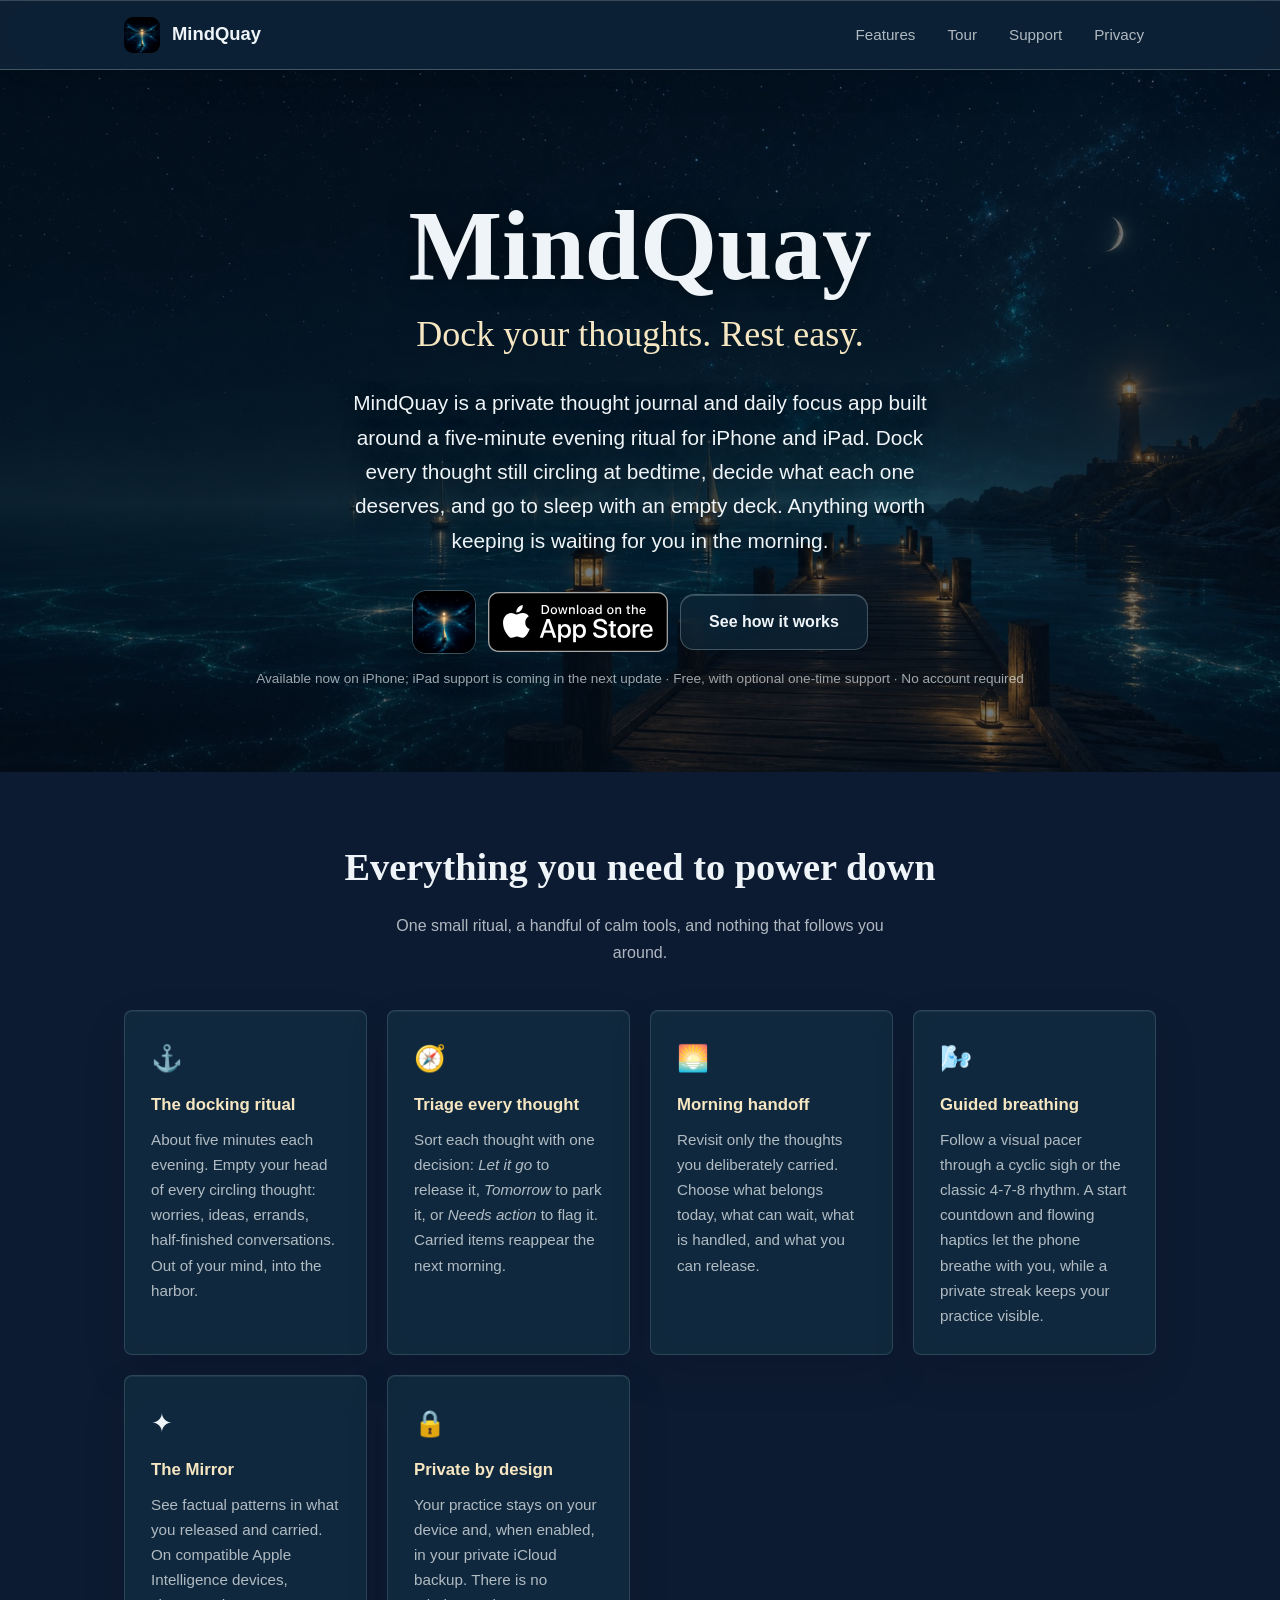
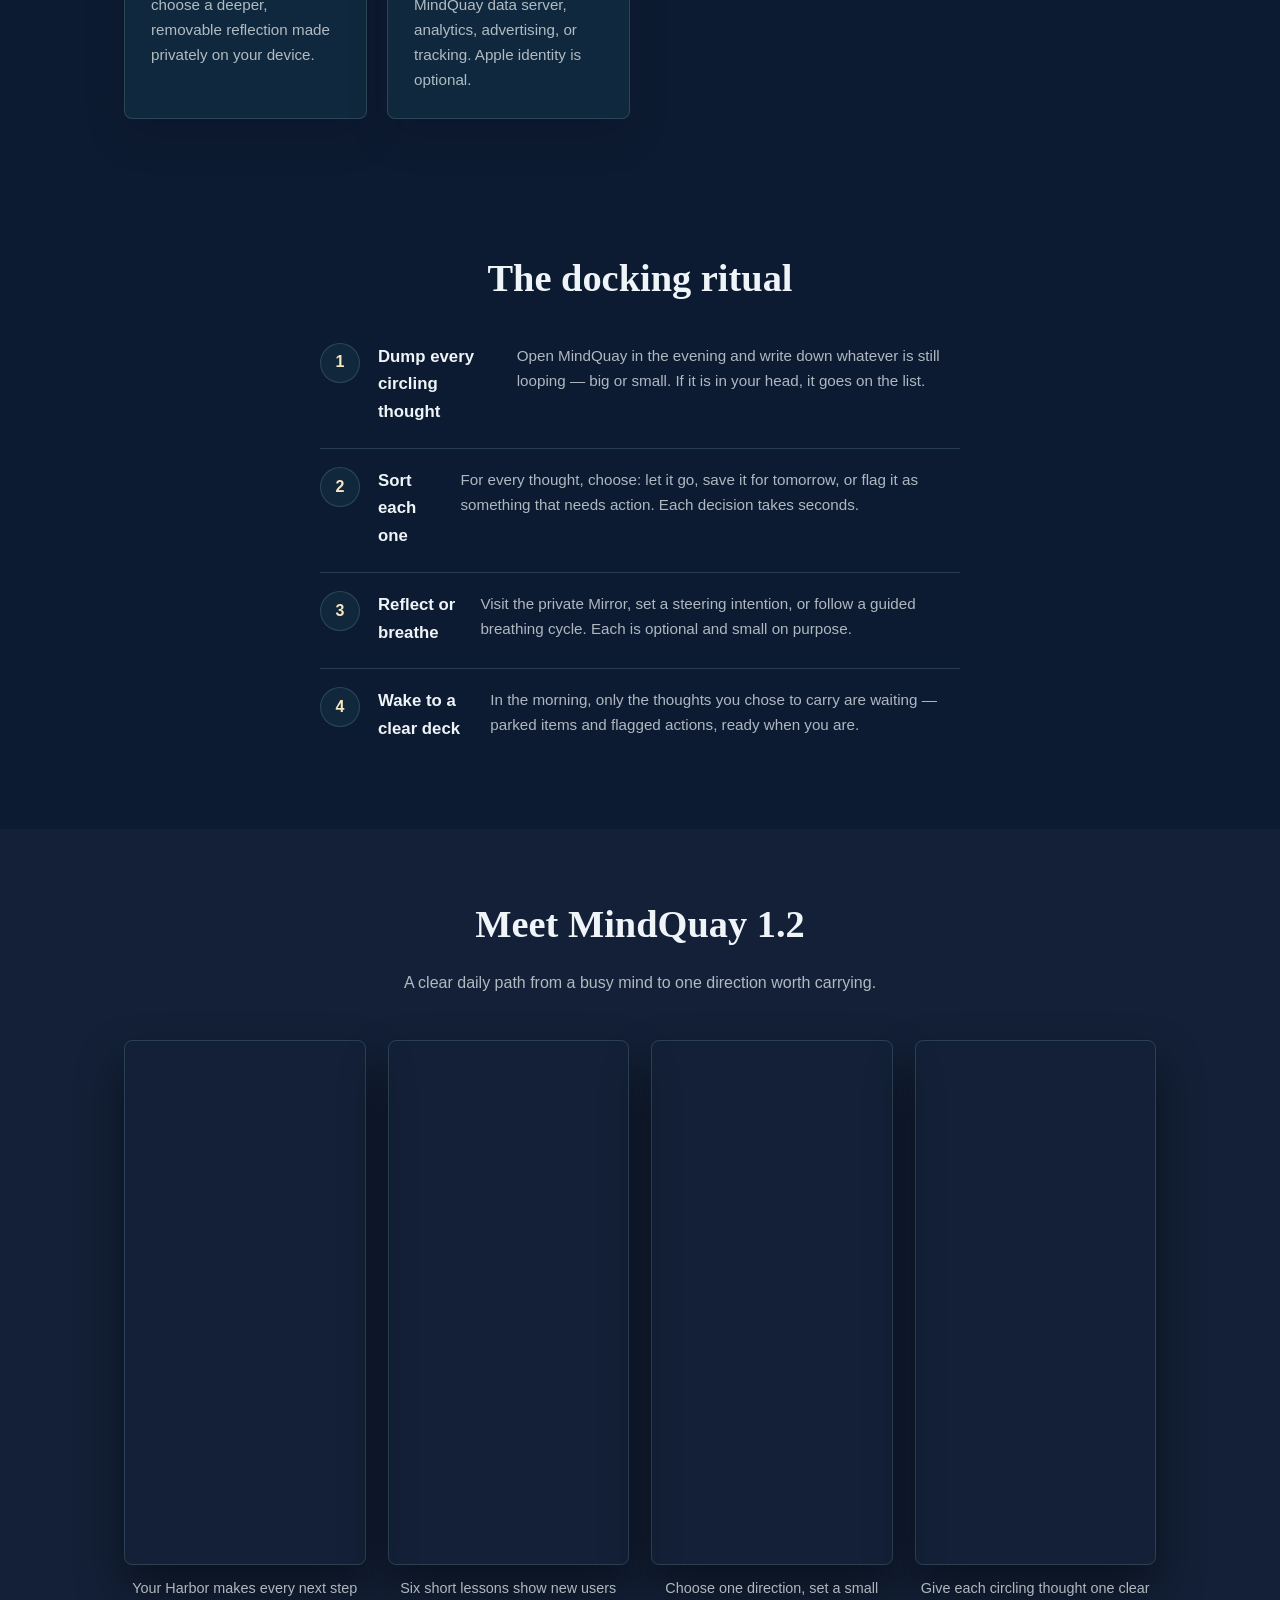
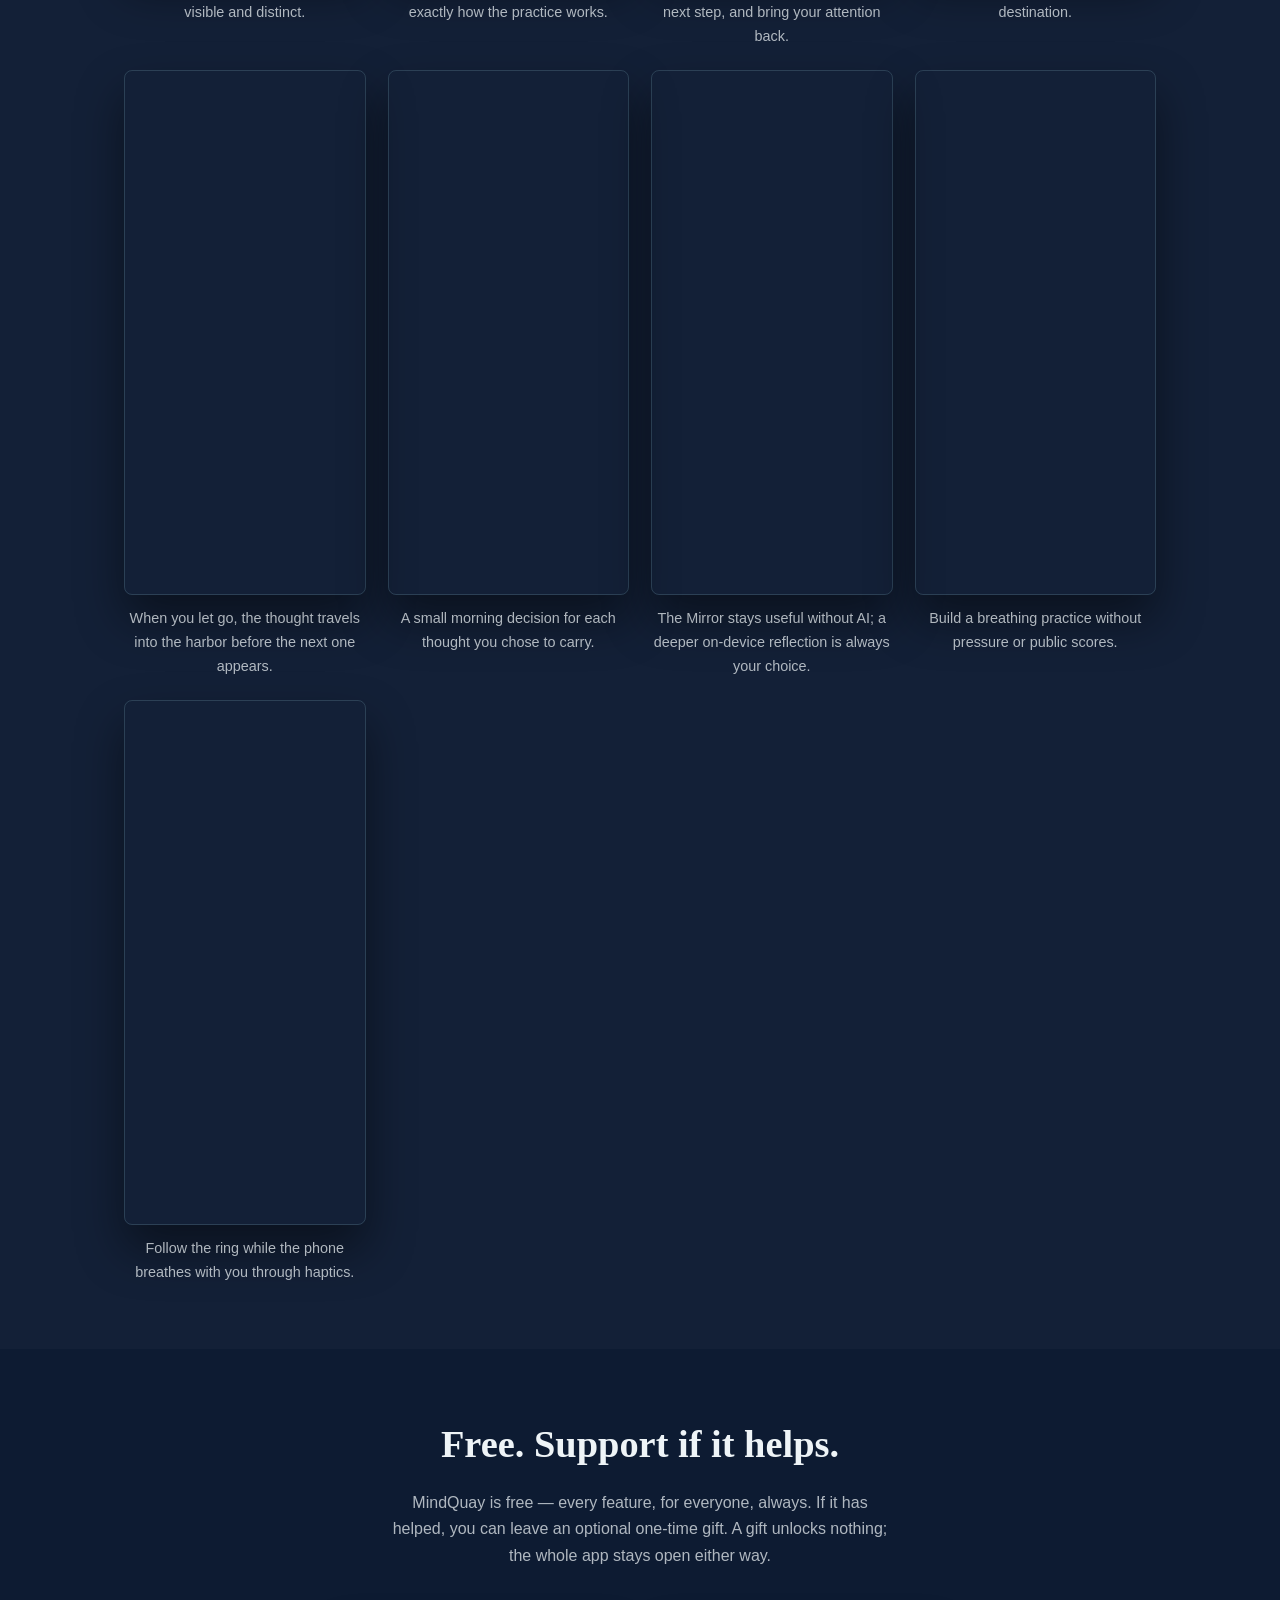
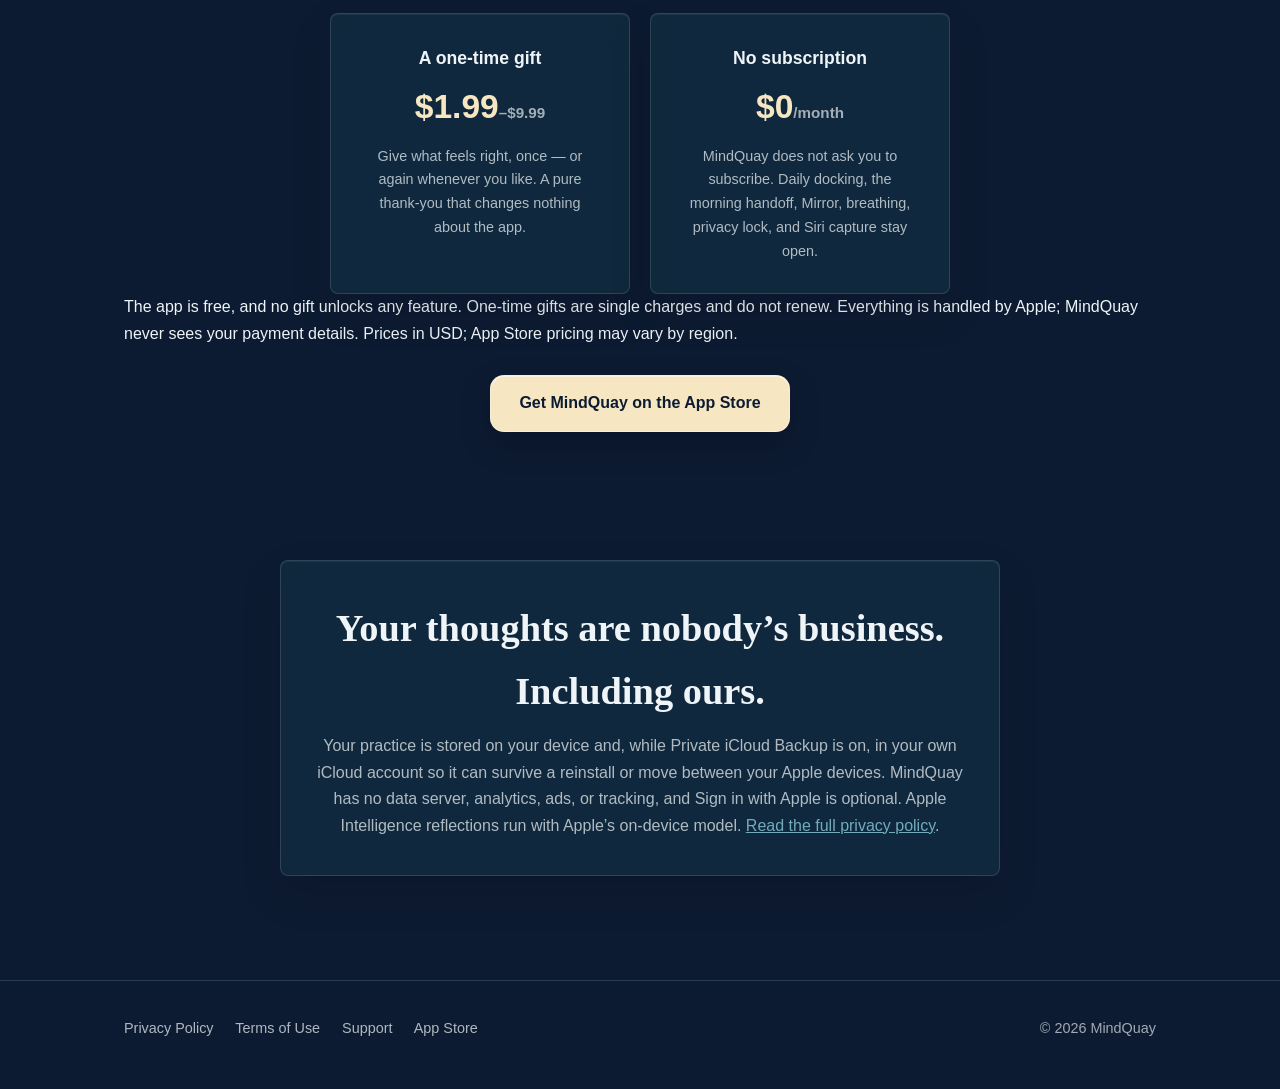
==== commit 3dbba91b: "Improve website audit scores" ====
--- a/index.html
+++ b/index.html
@@ -7,12 +7,15 @@
 <meta name="description" content="MindQuay is a free, private iPhone and iPad app for docking racing thoughts, choosing one daily focus, guided breathing, reflection, and iCloud backup.">
 <meta name="robots" content="index, follow, max-image-preview:large">
 <meta name="theme-color" content="#0d1b32">
+<meta name="referrer" content="strict-origin-when-cross-origin">
+<meta http-equiv="Content-Security-Policy" content="default-src 'self'; base-uri 'self'; object-src 'none'; form-action 'none'; img-src 'self' data:; style-src 'self'; script-src 'self' https://static.cloudflareinsights.com; connect-src 'self' https://cloudflareinsights.com; upgrade-insecure-requests">
 <meta name="apple-itunes-app" content="app-id=6786727761">
 <meta name="apple-mobile-web-app-title" content="MindQuay">
 <link rel="canonical" href="https://mindquay.com/">
 <link rel="manifest" href="/site.webmanifest">
-<link rel="preload" as="image" href="/assets/cosmic-harbor-night.jpg" type="image/jpeg" fetchpriority="high">
-<link rel="stylesheet" href="/styles.css?v=16">
+<link rel="preload" as="image" href="/assets/cosmic-harbor-night-mobile.jpg" type="image/jpeg" media="(max-width: 720px)" fetchpriority="high">
+<link rel="preload" as="image" href="/assets/cosmic-harbor-night.jpg" type="image/jpeg" media="(min-width: 721px)" fetchpriority="high">
+<link rel="stylesheet" href="/styles.css?v=17">
 <link rel="icon" type="image/png" href="/assets/favicon.png">
 <link rel="apple-touch-icon" href="/assets/apple-touch-icon.png">
 <meta property="og:title" content="MindQuay: Dock your thoughts. Rest easy.">
@@ -65,9 +68,9 @@
         "Private iCloud backup"
       ],
       "screenshot": [
-        "https://mindquay.com/assets/01-harbor.png",
-        "https://mindquay.com/assets/04-dock.png",
-        "https://mindquay.com/assets/07-mirror.png"
+        "https://mindquay.com/assets/01-harbor.jpg",
+        "https://mindquay.com/assets/04-dock.jpg",
+        "https://mindquay.com/assets/07-mirror.jpg"
       ],
       "offers": {
         "@type": "Offer",
@@ -83,7 +86,7 @@
 
 <header class="site">
   <div class="wrap">
-    <a class="brand" href="/"><img src="/assets/icon-512.png" alt="MindQuay app icon"> MindQuay</a>
+    <a class="brand" href="/"><img src="/assets/icon-128.png" alt="MindQuay app icon"> MindQuay</a>
     <nav class="main">
       <a href="/#features">Features</a>
       <a href="/#screens">Tour</a>
@@ -102,7 +105,7 @@
       <p class="lede">MindQuay is a private thought journal and daily focus app built around a five-minute evening ritual for iPhone and iPad. Dock every thought still circling at bedtime, decide what each one deserves, and go to sleep with an empty deck. Anything worth keeping is waiting for you in the morning.</p>
       <div class="hero-actions">
         <div class="download-cluster" id="hero-download">
-          <img class="download-app-icon" src="/assets/icon-512.png" alt="" width="64" height="64">
+          <img class="download-app-icon" src="/assets/icon-128.png" alt="" width="64" height="64">
           <a class="app-store-badge" href="https://apps.apple.com/us/app/mindquay/id6786727761" target="_blank" rel="noopener noreferrer" aria-label="Download MindQuay on the App Store">
             <img src="/assets/download-on-the-app-store.svg" alt="Download on the App Store" width="180" height="60">
           </a>
@@ -186,39 +189,39 @@
       <p class="sub">A clear daily path from a busy mind to one direction worth carrying.</p>
       <div class="shots">
         <figure>
-          <img src="/assets/01-harbor.png?v=12" alt="MindQuay Harbor with separate buttons for docking, the first-week guide, Beacon, and today's reading" width="660" height="1434" loading="lazy" decoding="async">
+          <img src="/assets/01-harbor.jpg?v=13" alt="MindQuay Harbor with separate buttons for docking, the first-week guide, Beacon, and today's reading" width="660" height="1434" loading="lazy" decoding="async">
           <figcaption>Your Harbor makes every next step visible and distinct.</figcaption>
         </figure>
         <figure>
-          <img src="/assets/02-guide.png?v=12" alt="MindQuay first-week guide with six short lessons" width="660" height="1434" loading="lazy" decoding="async">
+          <img src="/assets/02-guide.jpg?v=13" alt="MindQuay first-week guide with six short lessons" width="660" height="1434" loading="lazy" decoding="async">
           <figcaption>Six short lessons show new users exactly how the practice works.</figcaption>
         </figure>
         <figure>
-          <img src="/assets/03-beacon.png?v=12" alt="MindQuay Beacon for choosing one direction and a next step" width="660" height="1434" loading="lazy" decoding="async">
+          <img src="/assets/03-beacon.jpg?v=13" alt="MindQuay Beacon for choosing one direction and a next step" width="660" height="1434" loading="lazy" decoding="async">
           <figcaption>Choose one direction, set a small next step, and bring your attention back.</figcaption>
         </figure>
         <figure>
-          <img src="/assets/04-dock.png?v=12" alt="MindQuay sorting a circling thought into release, tomorrow, or action" width="660" height="1434" loading="lazy" decoding="async">
+          <img src="/assets/04-dock.jpg?v=13" alt="MindQuay sorting a circling thought into release, tomorrow, or action" width="660" height="1434" loading="lazy" decoding="async">
           <figcaption>Give each circling thought one clear destination.</figcaption>
         </figure>
         <figure>
-          <img src="/assets/05-release.png?v=12" alt="A released thought dissolving into the cosmic harbor water" width="660" height="1434" loading="lazy" decoding="async">
+          <img src="/assets/05-release.jpg?v=13" alt="A released thought dissolving into the cosmic harbor water" width="660" height="1434" loading="lazy" decoding="async">
           <figcaption>When you let go, the thought travels into the harbor before the next one appears.</figcaption>
         </figure>
         <figure>
-          <img src="/assets/06-morning.png?v=12" alt="MindQuay morning handoff with four clear choices for a carried thought" width="660" height="1434" loading="lazy" decoding="async">
+          <img src="/assets/06-morning.jpg?v=13" alt="MindQuay morning handoff with four clear choices for a carried thought" width="660" height="1434" loading="lazy" decoding="async">
           <figcaption>A small morning decision for each thought you chose to carry.</figcaption>
         </figure>
         <figure>
-          <img src="/assets/07-mirror.png?v=12" alt="The MindQuay Mirror with structured reflection and an optional Apple Intelligence invitation" width="660" height="1434" loading="lazy" decoding="async">
+          <img src="/assets/07-mirror.jpg?v=13" alt="The MindQuay Mirror with structured reflection and an optional Apple Intelligence invitation" width="660" height="1434" loading="lazy" decoding="async">
           <figcaption>The Mirror stays useful without AI; a deeper on-device reflection is always your choice.</figcaption>
         </figure>
         <figure>
-          <img src="/assets/08-calm.png?v=12" alt="MindQuay Calm showing a private guided breathing streak" width="660" height="1434" loading="lazy" decoding="async">
+          <img src="/assets/08-calm.jpg?v=13" alt="MindQuay Calm showing a private guided breathing streak" width="660" height="1434" loading="lazy" decoding="async">
           <figcaption>Build a breathing practice without pressure or public scores.</figcaption>
         </figure>
         <figure>
-          <img src="/assets/09-breathe.png?v=12" alt="MindQuay guided breathing ring during an inhale" width="660" height="1434" loading="lazy" decoding="async">
+          <img src="/assets/09-breathe.jpg?v=13" alt="MindQuay guided breathing ring during an inhale" width="660" height="1434" loading="lazy" decoding="async">
           <figcaption>Follow the ring while the phone breathes with you through haptics.</figcaption>
         </figure>
       </div>
@@ -261,7 +264,7 @@
 
 <aside class="mobile-download-dock" aria-label="Download MindQuay" aria-hidden="true" inert>
   <a href="https://apps.apple.com/us/app/mindquay/id6786727761" target="_blank" rel="noopener noreferrer" aria-label="Get MindQuay free on the App Store">
-    <img class="mobile-download-icon" src="/assets/icon-512.png" alt="" width="48" height="48">
+    <img class="mobile-download-icon" src="/assets/icon-128.png" alt="" width="48" height="48">
     <span class="mobile-download-copy">
       <strong>MindQuay</strong>
       <small>Free on the App Store</small>
--- a/styles.css
+++ b/styles.css
@@ -10,7 +10,7 @@
   --sand-dim: #e8d5a8;
   --ink: #eef4f7;
   --ink-dim: rgba(238, 244, 247, 0.72);
-  --ink-faint: rgba(238, 244, 247, 0.45);
+  --ink-faint: rgba(238, 244, 247, 0.66);
   --material: rgba(22, 52, 68, 0.56);
   --material-strong: rgba(12, 35, 52, 0.78);
   --material-border: rgba(153, 208, 222, 0.18);
@@ -243,6 +243,8 @@
 }
 .privacy-banner h2 { margin-bottom: 10px; }
 .privacy-banner p { color: var(--ink-dim); }
+.privacy-banner a { color: var(--mist); }
+.privacy-banner a:hover { color: var(--sand); }
 
 /* Prose pages (privacy / terms / support) */
 .prose { max-width: 720px; margin: 0 auto; padding: 48px 0 72px; }
@@ -287,6 +289,7 @@
 }
 
 @media (max-width: 720px) {
+  .hero { background-image: url("/assets/cosmic-harbor-night-mobile.jpg"); }
   .mobile-download-dock {
     display: block;
     position: fixed;
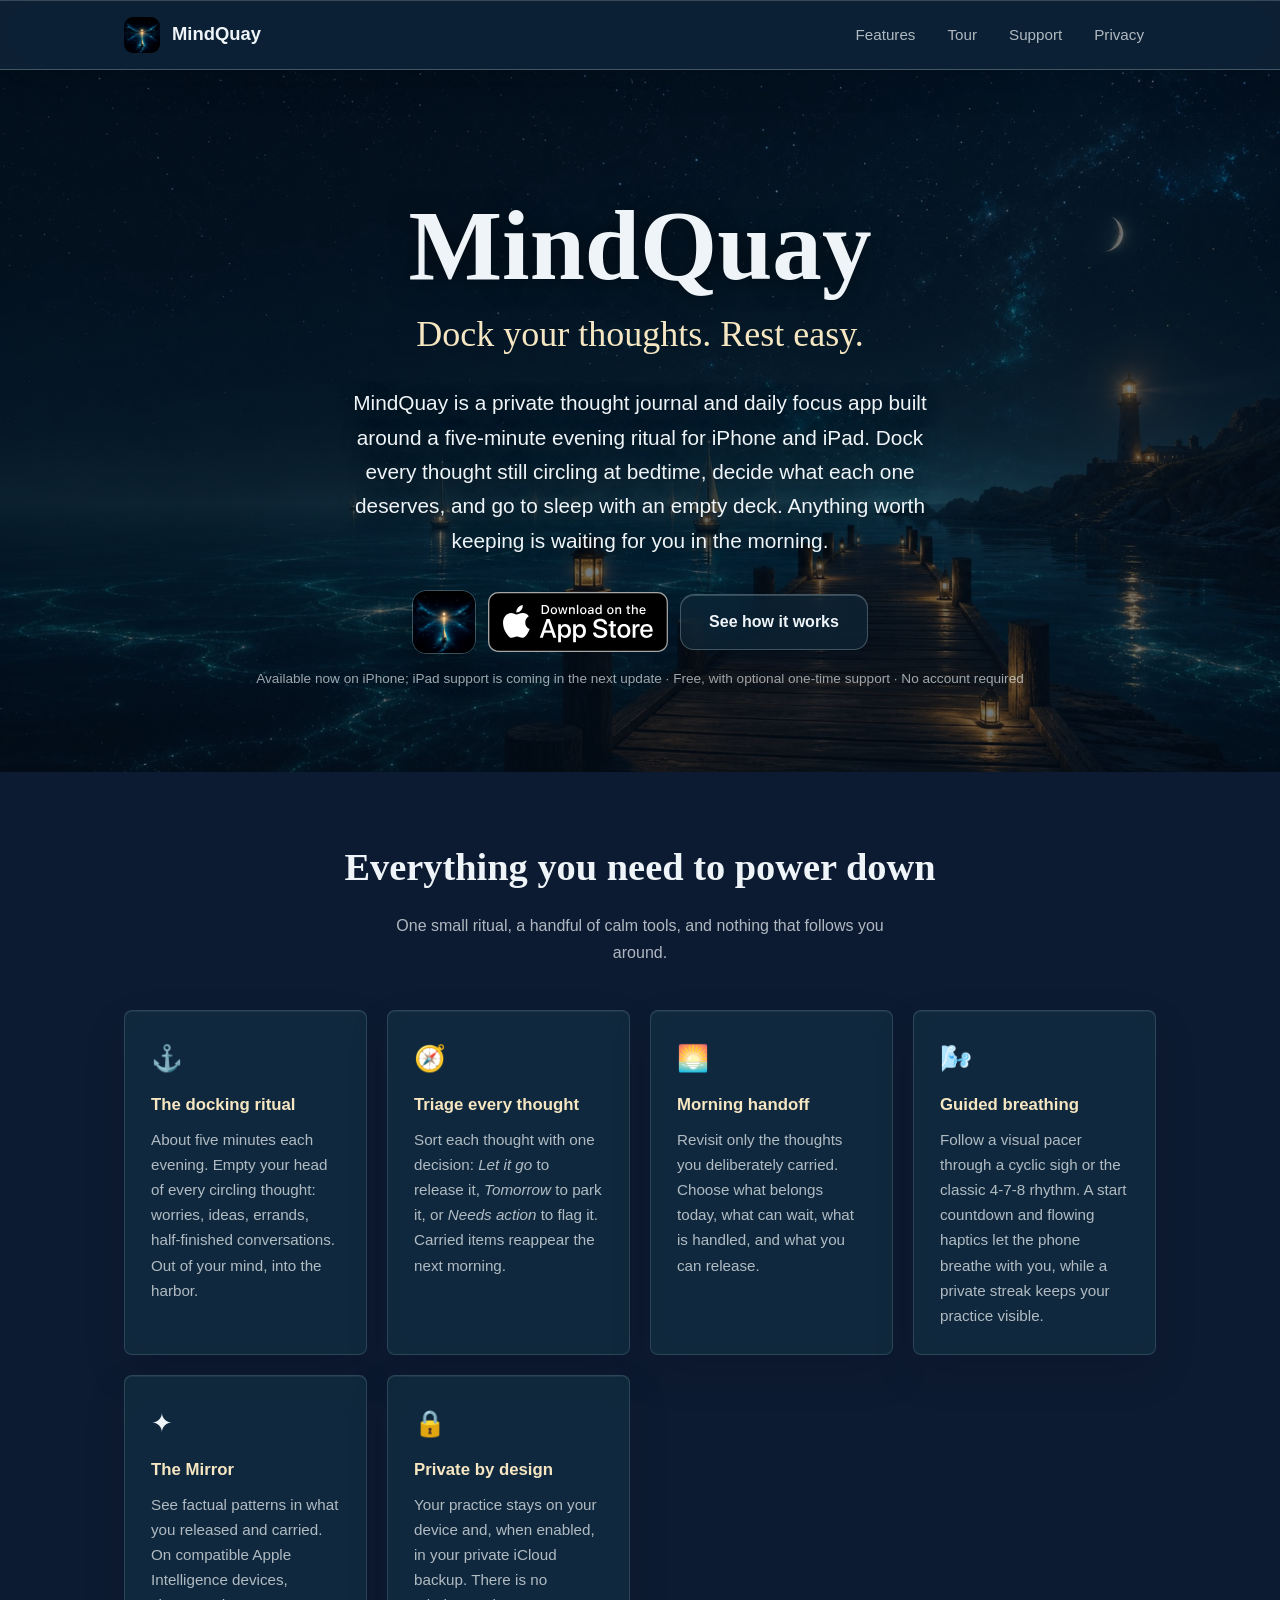
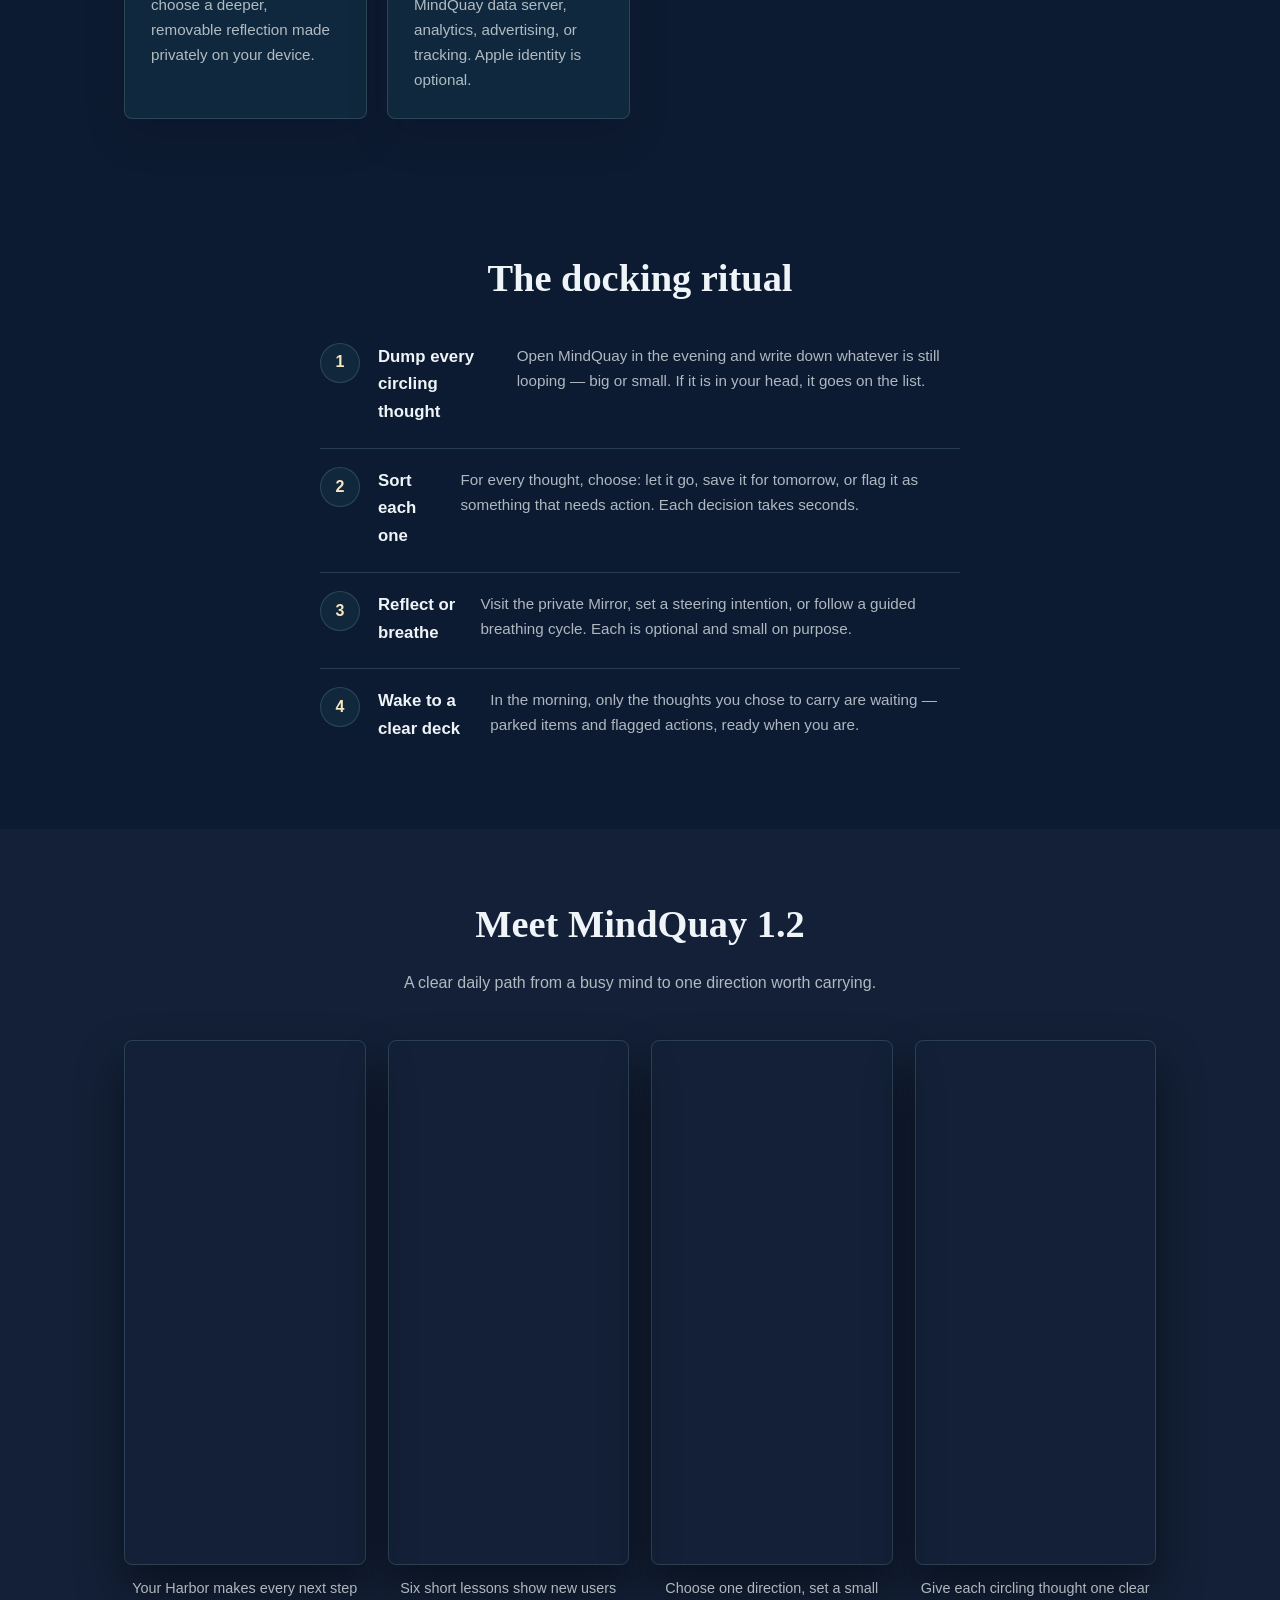
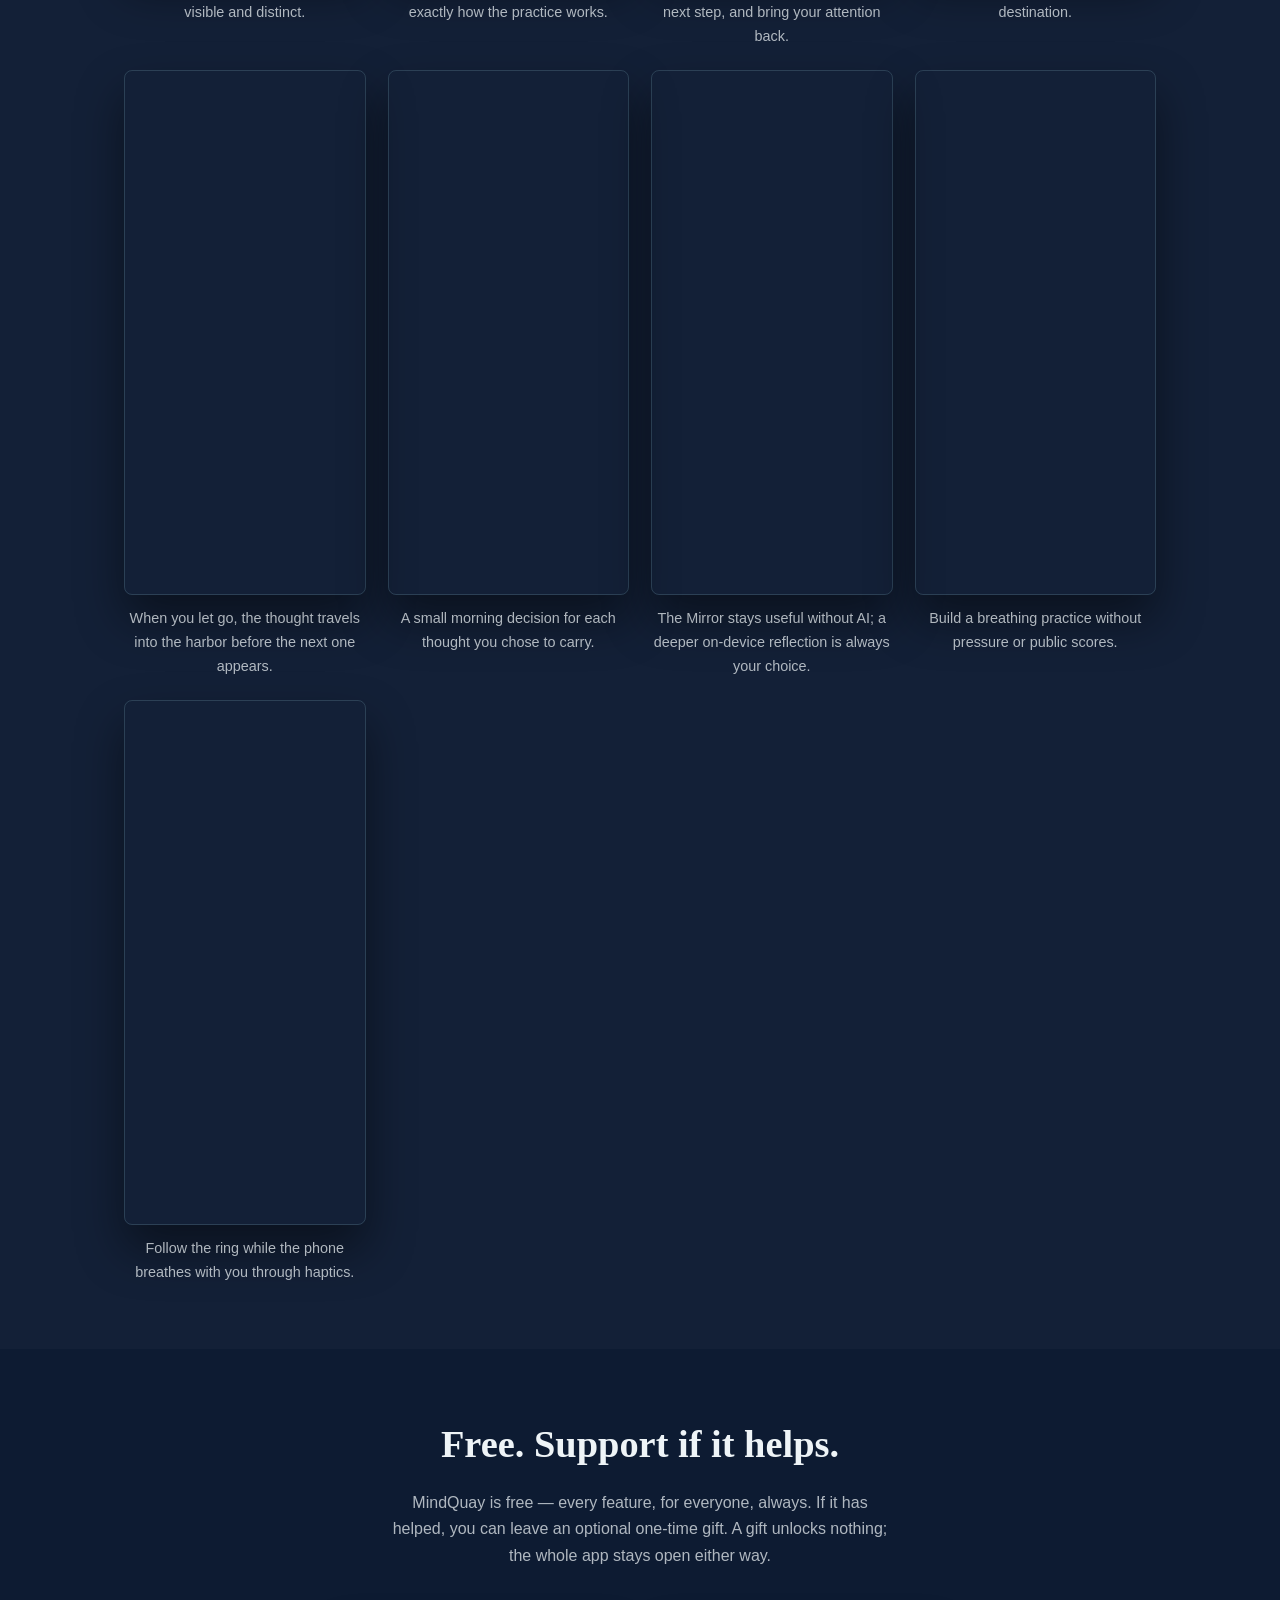
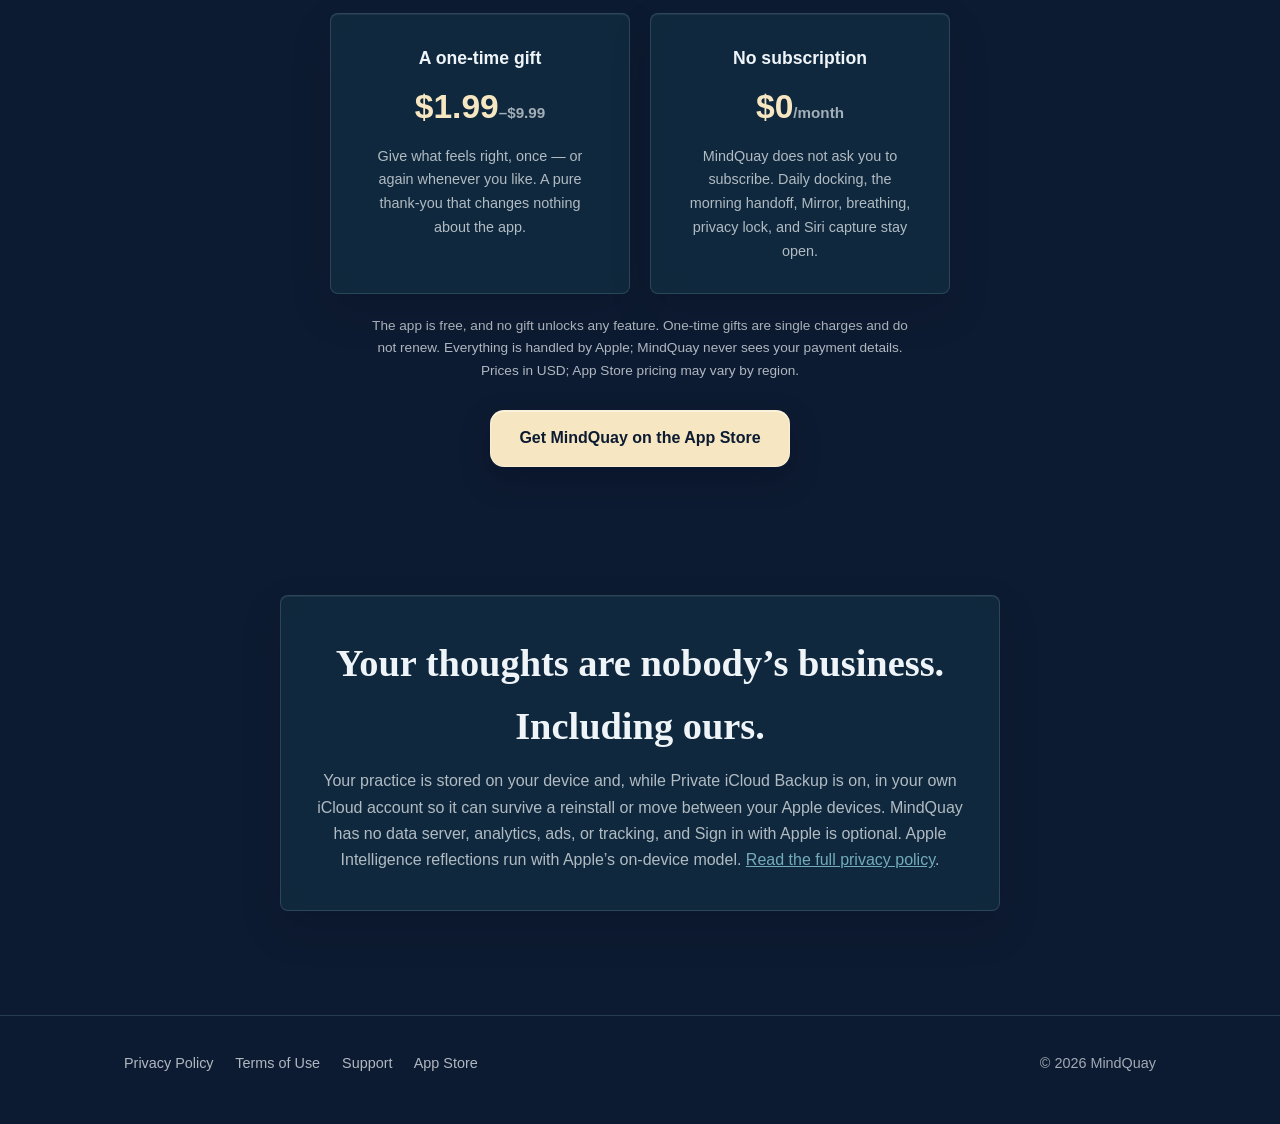
==== commit e6c07d3f: "Harden site content policy" ====
--- a/index.html
+++ b/index.html
@@ -15,7 +15,7 @@
 <link rel="manifest" href="/site.webmanifest">
 <link rel="preload" as="image" href="/assets/cosmic-harbor-night-mobile.jpg" type="image/jpeg" media="(max-width: 720px)" fetchpriority="high">
 <link rel="preload" as="image" href="/assets/cosmic-harbor-night.jpg" type="image/jpeg" media="(min-width: 721px)" fetchpriority="high">
-<link rel="stylesheet" href="/styles.css?v=17">
+<link rel="stylesheet" href="/styles.css?v=18">
 <link rel="icon" type="image/png" href="/assets/favicon.png">
 <link rel="apple-touch-icon" href="/assets/apple-touch-icon.png">
 <meta property="og:title" content="MindQuay: Dock your thoughts. Rest easy.">
@@ -244,7 +244,7 @@
           <p class="detail">MindQuay does not ask you to subscribe. Daily docking, the morning handoff, Mirror, breathing, privacy lock, and Siri capture stay open.</p>
         </div>
       </div>
-      <p style="text-align:center; font-size:0.85em; opacity:0.75; max-width:40em; margin:1.5em auto 0;">The app is free, and no gift unlocks any feature. One-time gifts are single charges and do not renew. Everything is handled by Apple; MindQuay never sees your payment details. Prices in USD; App Store pricing may vary by region.</p>
+      <p class="pricing-note">The app is free, and no gift unlocks any feature. One-time gifts are single charges and do not renew. Everything is handled by Apple; MindQuay never sees your payment details. Prices in USD; App Store pricing may vary by region.</p>
       <div class="download-cta" id="final-download">
         <a class="btn primary" href="https://apps.apple.com/us/app/mindquay/id6786727761" target="_blank" rel="noopener noreferrer">Get MindQuay on the App Store</a>
       </div>
--- a/styles.css
+++ b/styles.css
@@ -231,6 +231,13 @@
 .plan .price { font-size: 2.1rem; font-weight: 700; color: var(--sand); }
 .plan .per { color: var(--ink-faint); font-size: 0.95rem; }
 .plan p.detail { margin-top: 10px; color: var(--ink-dim); font-size: 0.9rem; }
+.pricing-note {
+  max-width: 40em;
+  margin: 1.5em auto 0;
+  color: var(--ink-dim);
+  font-size: 0.85em;
+  text-align: center;
+}
 .download-cta { margin-top: 28px; text-align: center; }
 
 /* Privacy banner */
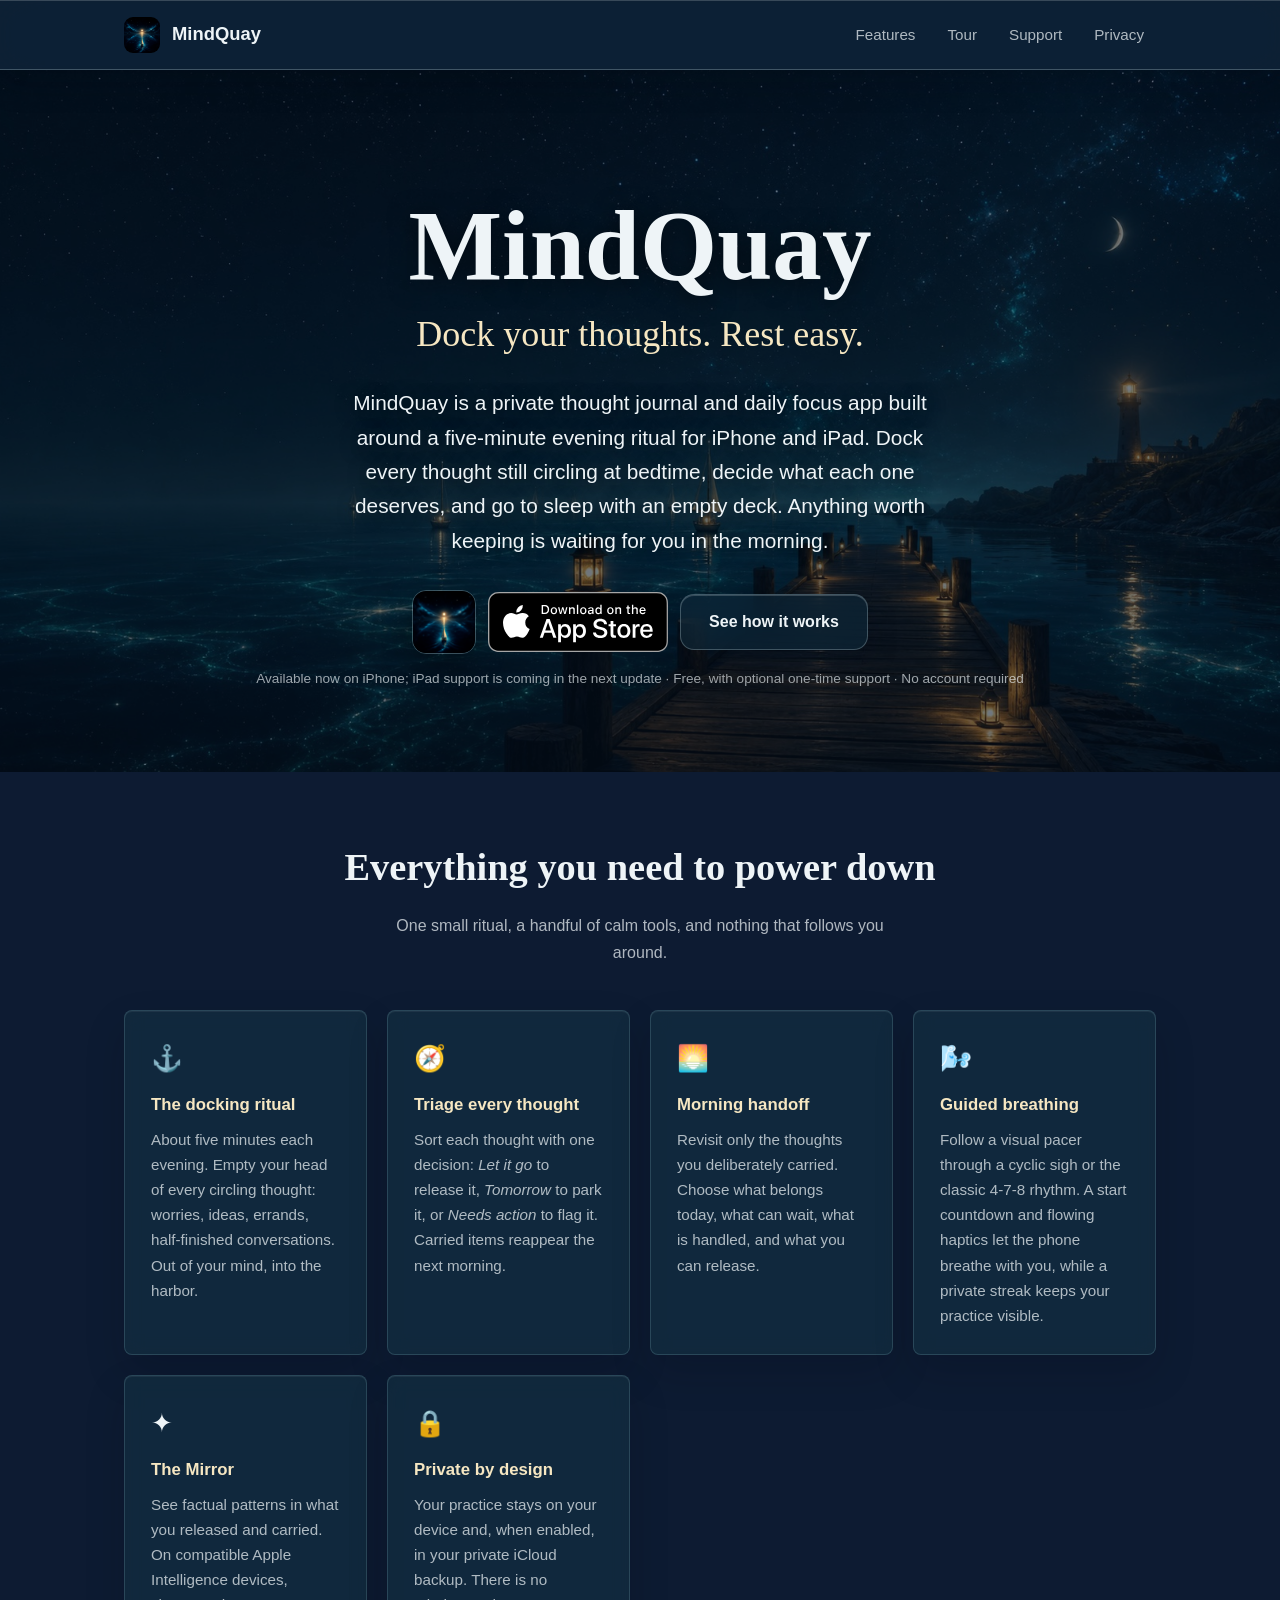
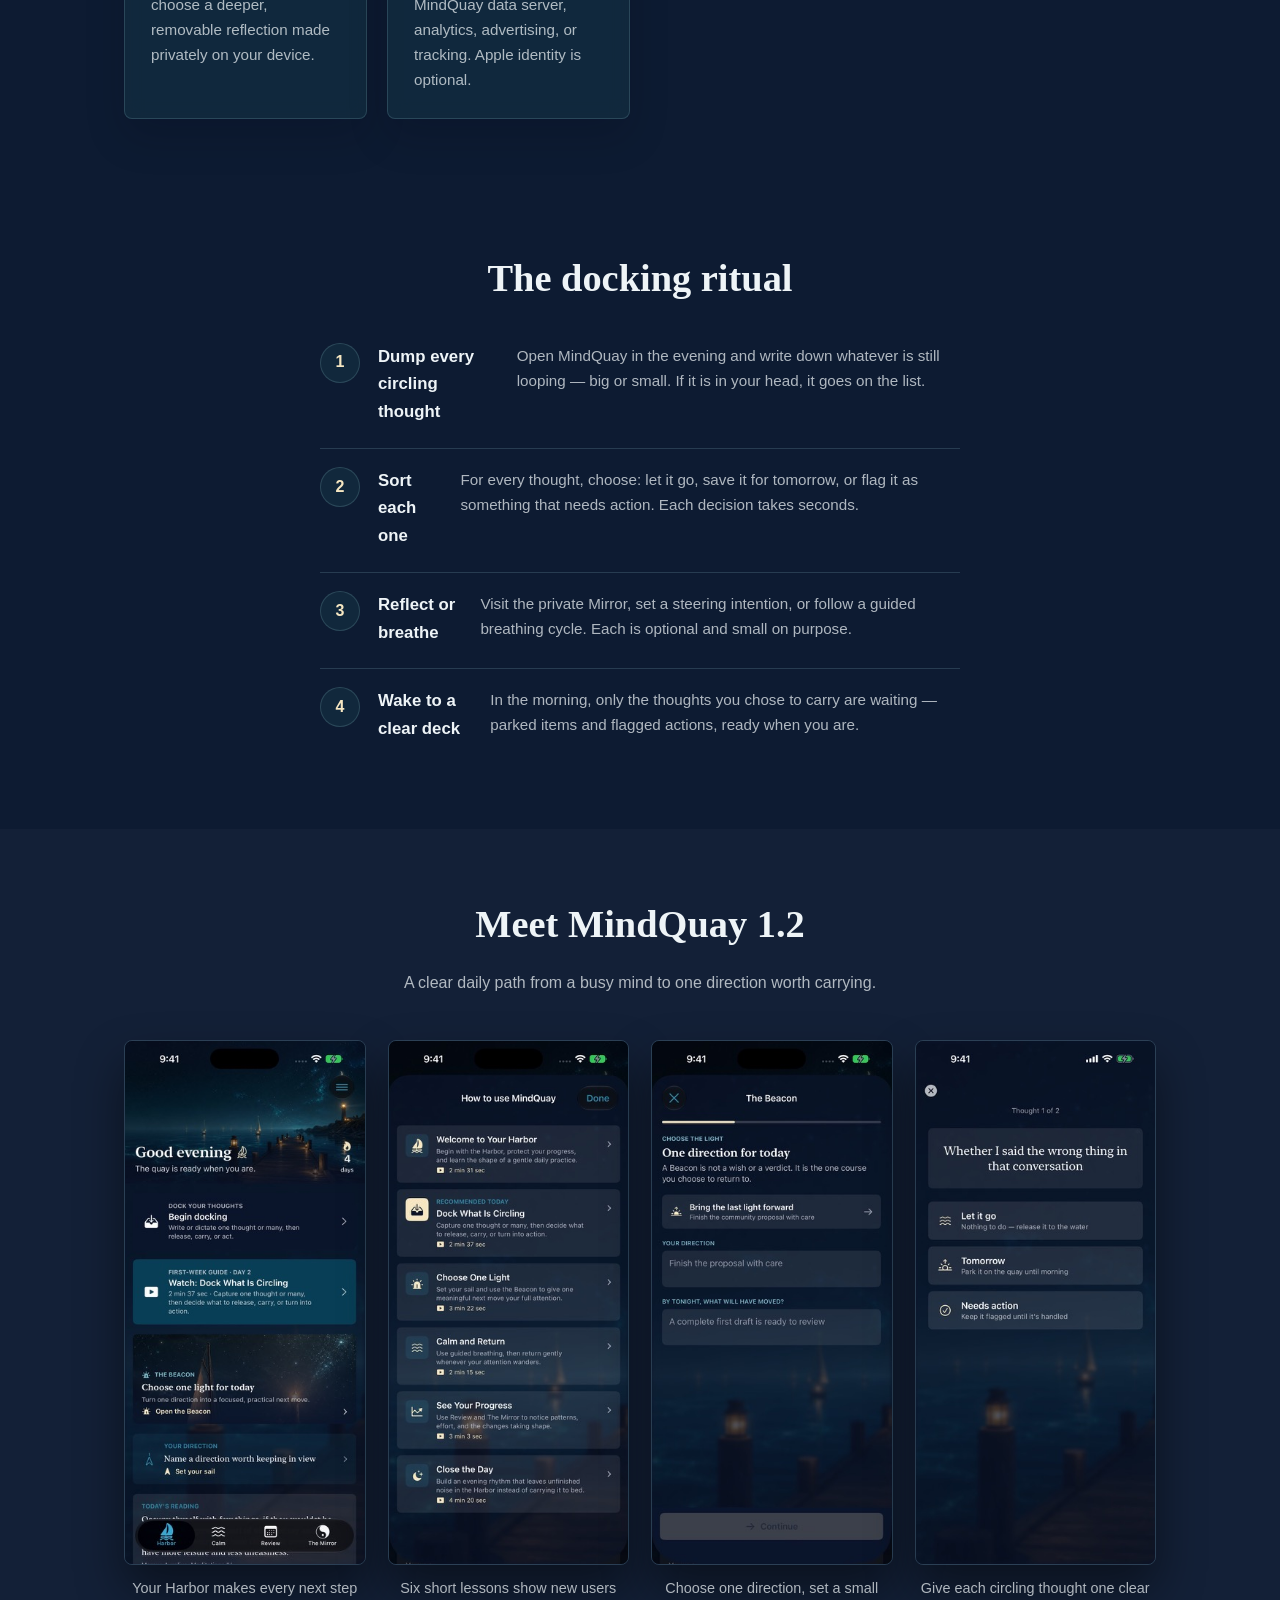
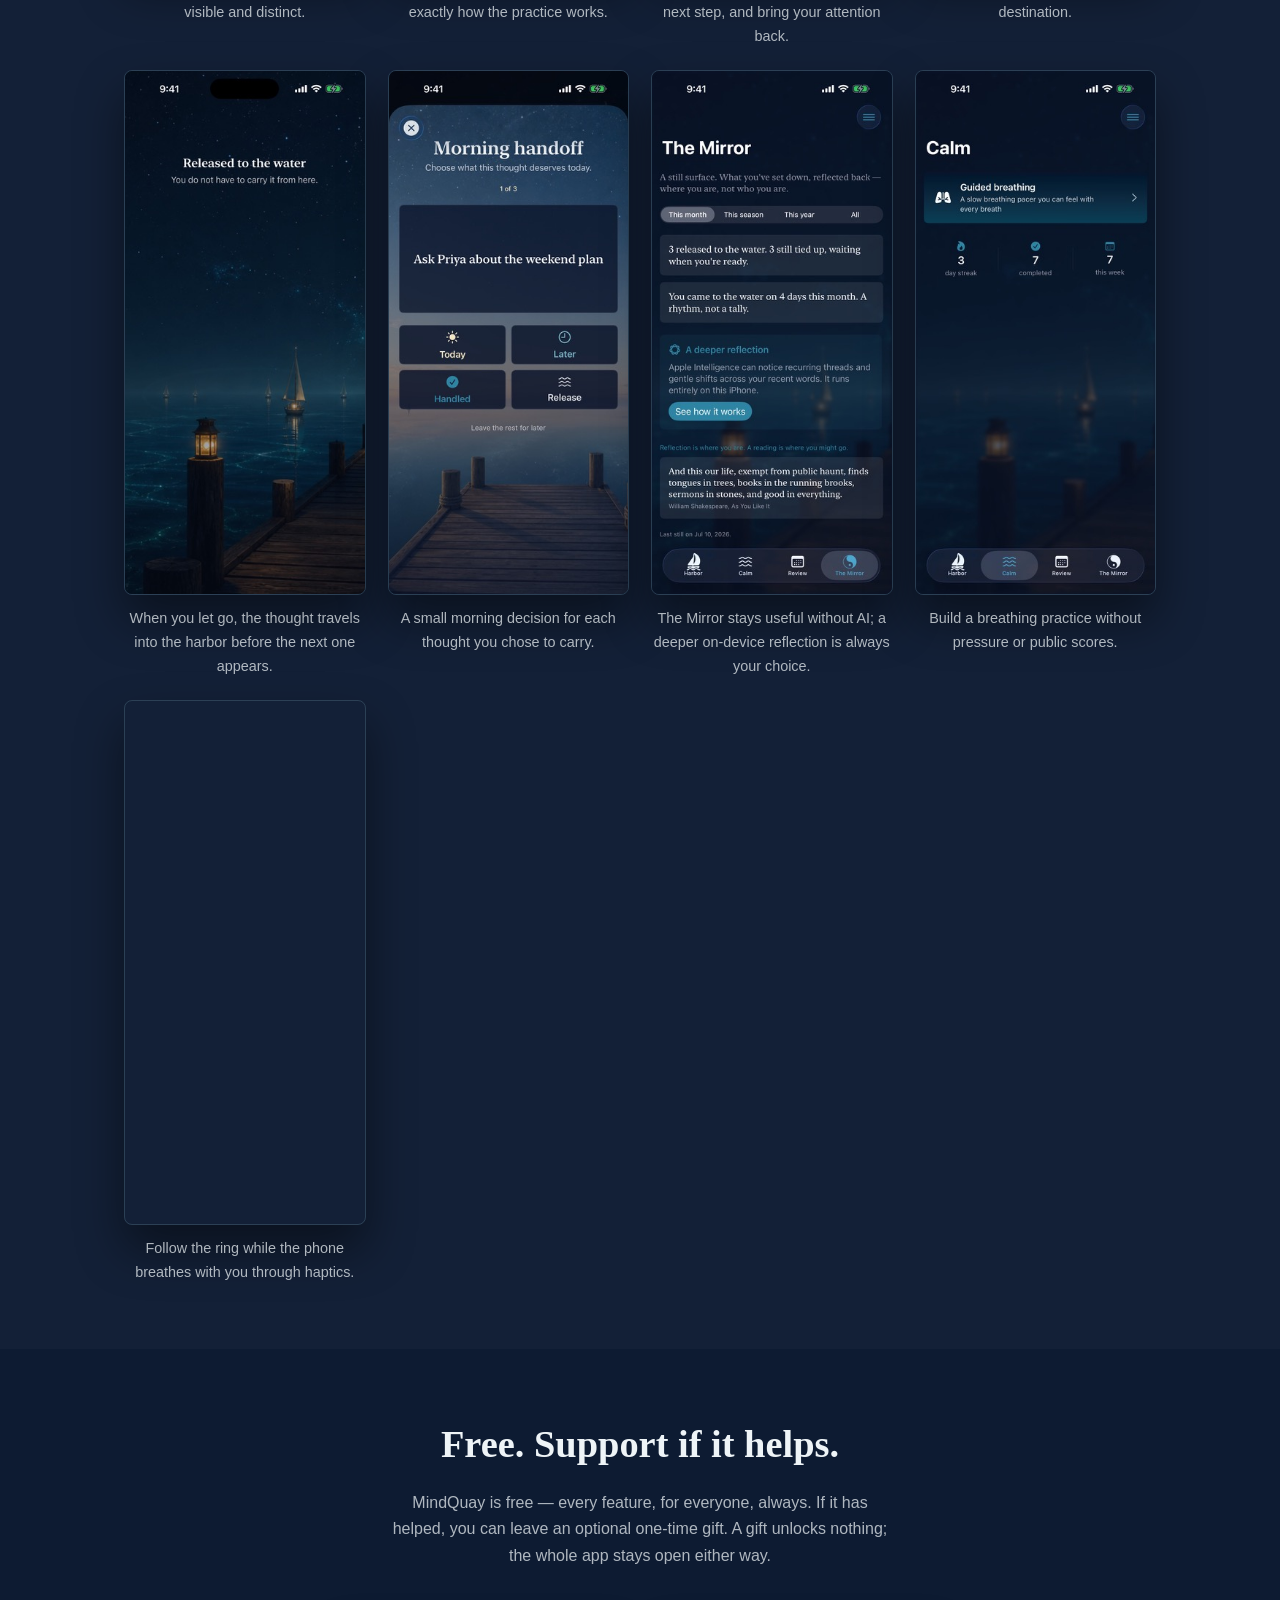
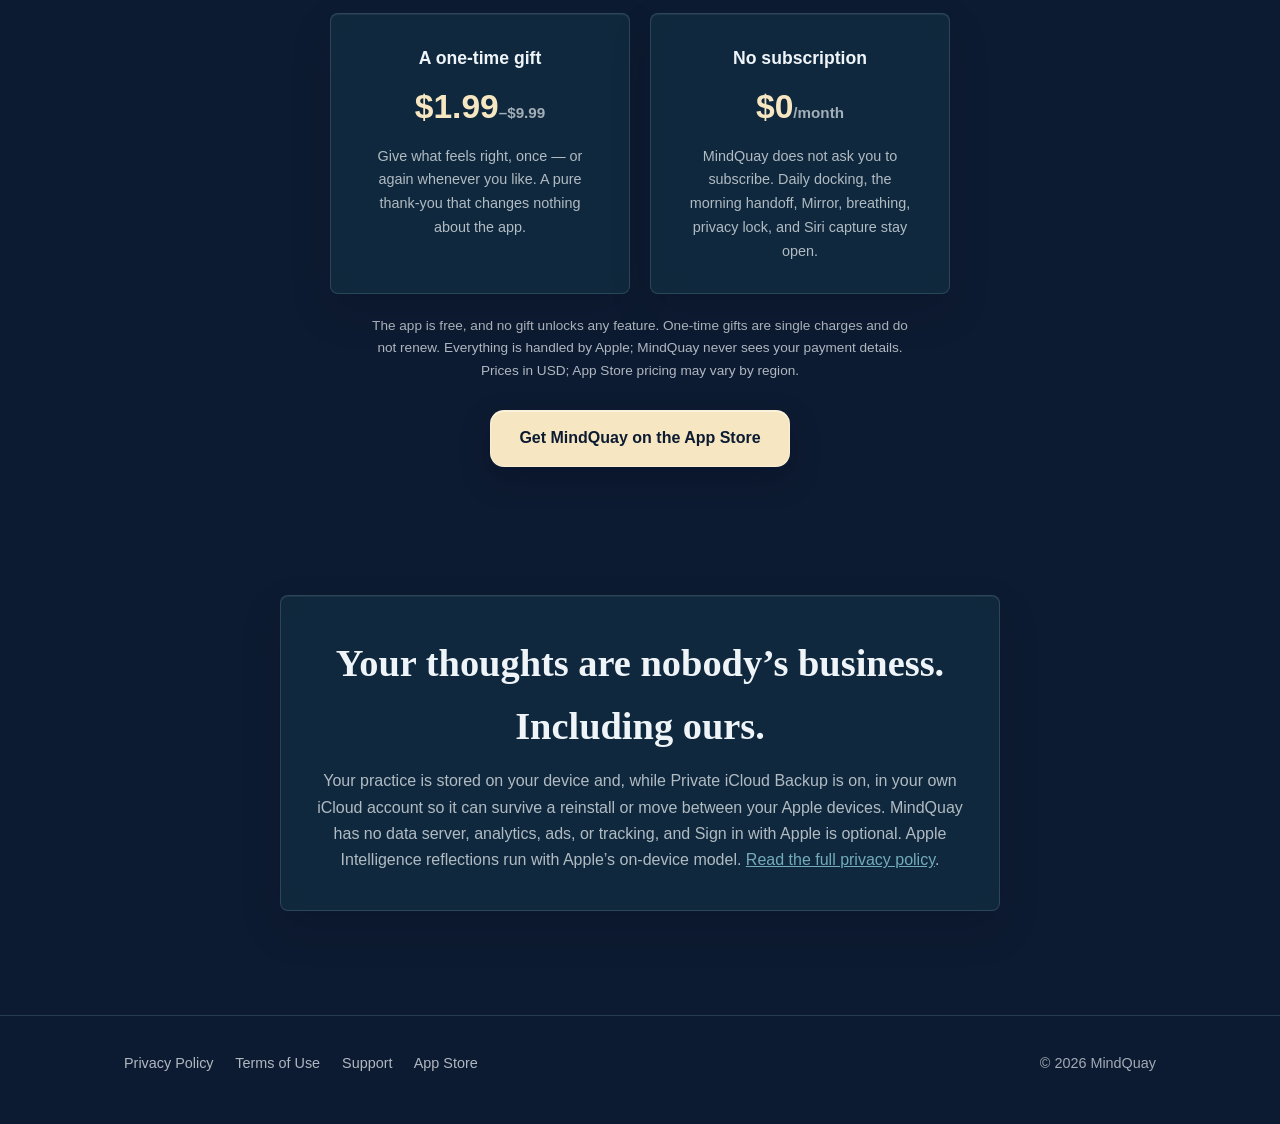
==== commit be4f7ba4: "Serve responsive website images" ====
--- a/index.html
+++ b/index.html
@@ -86,7 +86,7 @@
 
 <header class="site">
   <div class="wrap">
-    <a class="brand" href="/"><img src="/assets/icon-128.png" alt="MindQuay app icon"> MindQuay</a>
+    <a class="brand" href="/"><img src="/assets/icon-64.png" srcset="/assets/icon-64.png 1x, /assets/icon-128.png 2x, /assets/icon-192.png 3x" alt="MindQuay app icon"> MindQuay</a>
     <nav class="main">
       <a href="/#features">Features</a>
       <a href="/#screens">Tour</a>
@@ -105,7 +105,7 @@
       <p class="lede">MindQuay is a private thought journal and daily focus app built around a five-minute evening ritual for iPhone and iPad. Dock every thought still circling at bedtime, decide what each one deserves, and go to sleep with an empty deck. Anything worth keeping is waiting for you in the morning.</p>
       <div class="hero-actions">
         <div class="download-cluster" id="hero-download">
-          <img class="download-app-icon" src="/assets/icon-128.png" alt="" width="64" height="64">
+          <img class="download-app-icon" src="/assets/icon-64.png" srcset="/assets/icon-64.png 1x, /assets/icon-128.png 2x, /assets/icon-192.png 3x" alt="" width="64" height="64">
           <a class="app-store-badge" href="https://apps.apple.com/us/app/mindquay/id6786727761" target="_blank" rel="noopener noreferrer" aria-label="Download MindQuay on the App Store">
             <img src="/assets/download-on-the-app-store.svg" alt="Download on the App Store" width="180" height="60">
           </a>
@@ -189,39 +189,39 @@
       <p class="sub">A clear daily path from a busy mind to one direction worth carrying.</p>
       <div class="shots">
         <figure>
-          <img src="/assets/01-harbor.jpg?v=13" alt="MindQuay Harbor with separate buttons for docking, the first-week guide, Beacon, and today's reading" width="660" height="1434" loading="lazy" decoding="async">
+          <img src="/assets/01-harbor-330.jpg" srcset="/assets/01-harbor-330.jpg 330w, /assets/01-harbor.jpg 660w" sizes="260px" alt="MindQuay Harbor with separate buttons for docking, the first-week guide, Beacon, and today's reading" width="660" height="1434" loading="lazy" decoding="async">
           <figcaption>Your Harbor makes every next step visible and distinct.</figcaption>
         </figure>
         <figure>
-          <img src="/assets/02-guide.jpg?v=13" alt="MindQuay first-week guide with six short lessons" width="660" height="1434" loading="lazy" decoding="async">
+          <img src="/assets/02-guide-330.jpg" srcset="/assets/02-guide-330.jpg 330w, /assets/02-guide.jpg 660w" sizes="260px" alt="MindQuay first-week guide with six short lessons" width="660" height="1434" loading="lazy" decoding="async">
           <figcaption>Six short lessons show new users exactly how the practice works.</figcaption>
         </figure>
         <figure>
-          <img src="/assets/03-beacon.jpg?v=13" alt="MindQuay Beacon for choosing one direction and a next step" width="660" height="1434" loading="lazy" decoding="async">
+          <img src="/assets/03-beacon-330.jpg" srcset="/assets/03-beacon-330.jpg 330w, /assets/03-beacon.jpg 660w" sizes="260px" alt="MindQuay Beacon for choosing one direction and a next step" width="660" height="1434" loading="lazy" decoding="async">
           <figcaption>Choose one direction, set a small next step, and bring your attention back.</figcaption>
         </figure>
         <figure>
-          <img src="/assets/04-dock.jpg?v=13" alt="MindQuay sorting a circling thought into release, tomorrow, or action" width="660" height="1434" loading="lazy" decoding="async">
+          <img src="/assets/04-dock-330.jpg" srcset="/assets/04-dock-330.jpg 330w, /assets/04-dock.jpg 660w" sizes="260px" alt="MindQuay sorting a circling thought into release, tomorrow, or action" width="660" height="1434" loading="lazy" decoding="async">
           <figcaption>Give each circling thought one clear destination.</figcaption>
         </figure>
         <figure>
-          <img src="/assets/05-release.jpg?v=13" alt="A released thought dissolving into the cosmic harbor water" width="660" height="1434" loading="lazy" decoding="async">
+          <img src="/assets/05-release-330.jpg" srcset="/assets/05-release-330.jpg 330w, /assets/05-release.jpg 660w" sizes="260px" alt="A released thought dissolving into the cosmic harbor water" width="660" height="1434" loading="lazy" decoding="async">
           <figcaption>When you let go, the thought travels into the harbor before the next one appears.</figcaption>
         </figure>
         <figure>
-          <img src="/assets/06-morning.jpg?v=13" alt="MindQuay morning handoff with four clear choices for a carried thought" width="660" height="1434" loading="lazy" decoding="async">
+          <img src="/assets/06-morning-330.jpg" srcset="/assets/06-morning-330.jpg 330w, /assets/06-morning.jpg 660w" sizes="260px" alt="MindQuay morning handoff with four clear choices for a carried thought" width="660" height="1434" loading="lazy" decoding="async">
           <figcaption>A small morning decision for each thought you chose to carry.</figcaption>
         </figure>
         <figure>
-          <img src="/assets/07-mirror.jpg?v=13" alt="The MindQuay Mirror with structured reflection and an optional Apple Intelligence invitation" width="660" height="1434" loading="lazy" decoding="async">
+          <img src="/assets/07-mirror-330.jpg" srcset="/assets/07-mirror-330.jpg 330w, /assets/07-mirror.jpg 660w" sizes="260px" alt="The MindQuay Mirror with structured reflection and an optional Apple Intelligence invitation" width="660" height="1434" loading="lazy" decoding="async">
           <figcaption>The Mirror stays useful without AI; a deeper on-device reflection is always your choice.</figcaption>
         </figure>
         <figure>
-          <img src="/assets/08-calm.jpg?v=13" alt="MindQuay Calm showing a private guided breathing streak" width="660" height="1434" loading="lazy" decoding="async">
+          <img src="/assets/08-calm-330.jpg" srcset="/assets/08-calm-330.jpg 330w, /assets/08-calm.jpg 660w" sizes="260px" alt="MindQuay Calm showing a private guided breathing streak" width="660" height="1434" loading="lazy" decoding="async">
           <figcaption>Build a breathing practice without pressure or public scores.</figcaption>
         </figure>
         <figure>
-          <img src="/assets/09-breathe.jpg?v=13" alt="MindQuay guided breathing ring during an inhale" width="660" height="1434" loading="lazy" decoding="async">
+          <img src="/assets/09-breathe-330.jpg" srcset="/assets/09-breathe-330.jpg 330w, /assets/09-breathe.jpg 660w" sizes="260px" alt="MindQuay guided breathing ring during an inhale" width="660" height="1434" loading="lazy" decoding="async">
           <figcaption>Follow the ring while the phone breathes with you through haptics.</figcaption>
         </figure>
       </div>
@@ -264,7 +264,7 @@
 
 <aside class="mobile-download-dock" aria-label="Download MindQuay" aria-hidden="true" inert>
   <a href="https://apps.apple.com/us/app/mindquay/id6786727761" target="_blank" rel="noopener noreferrer" aria-label="Get MindQuay free on the App Store">
-    <img class="mobile-download-icon" src="/assets/icon-128.png" alt="" width="48" height="48">
+    <img class="mobile-download-icon" src="/assets/icon-64.png" srcset="/assets/icon-64.png 1x, /assets/icon-128.png 2x, /assets/icon-192.png 3x" alt="" width="48" height="48">
     <span class="mobile-download-copy">
       <strong>MindQuay</strong>
       <small>Free on the App Store</small>
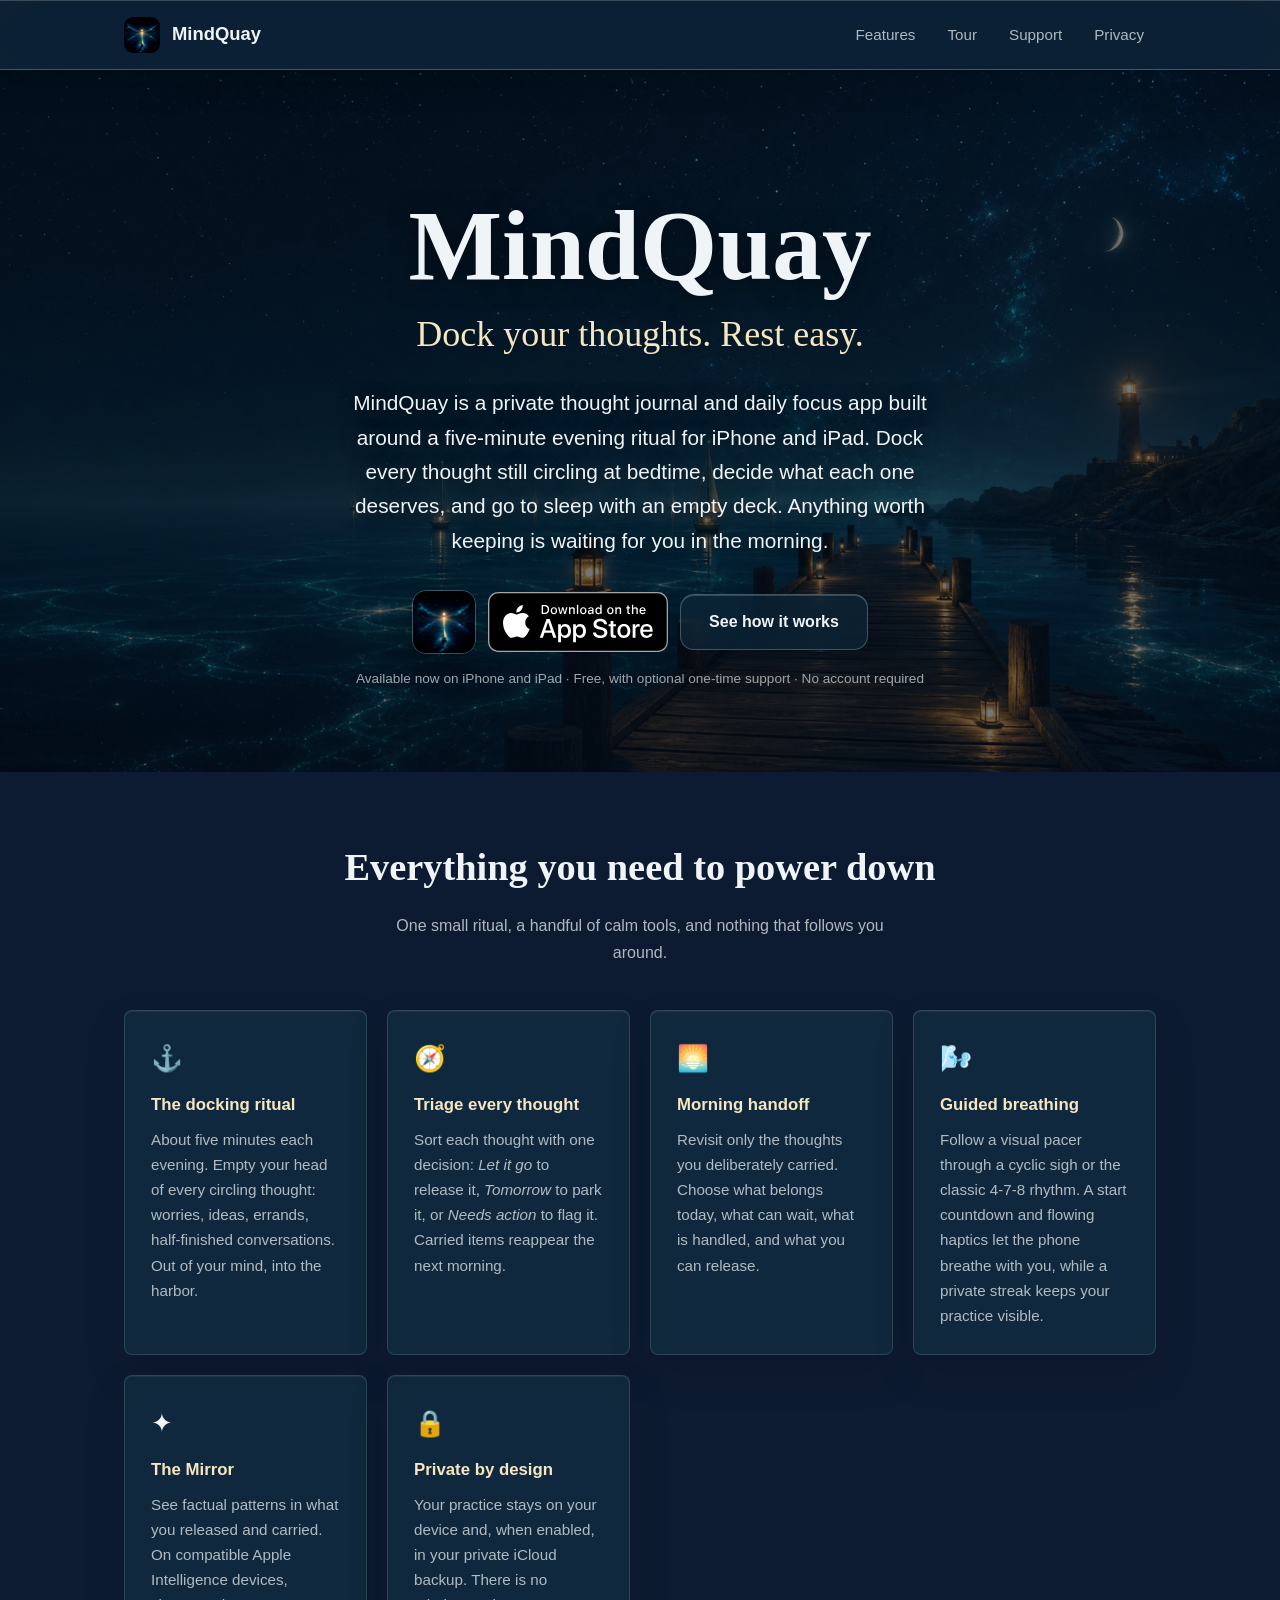
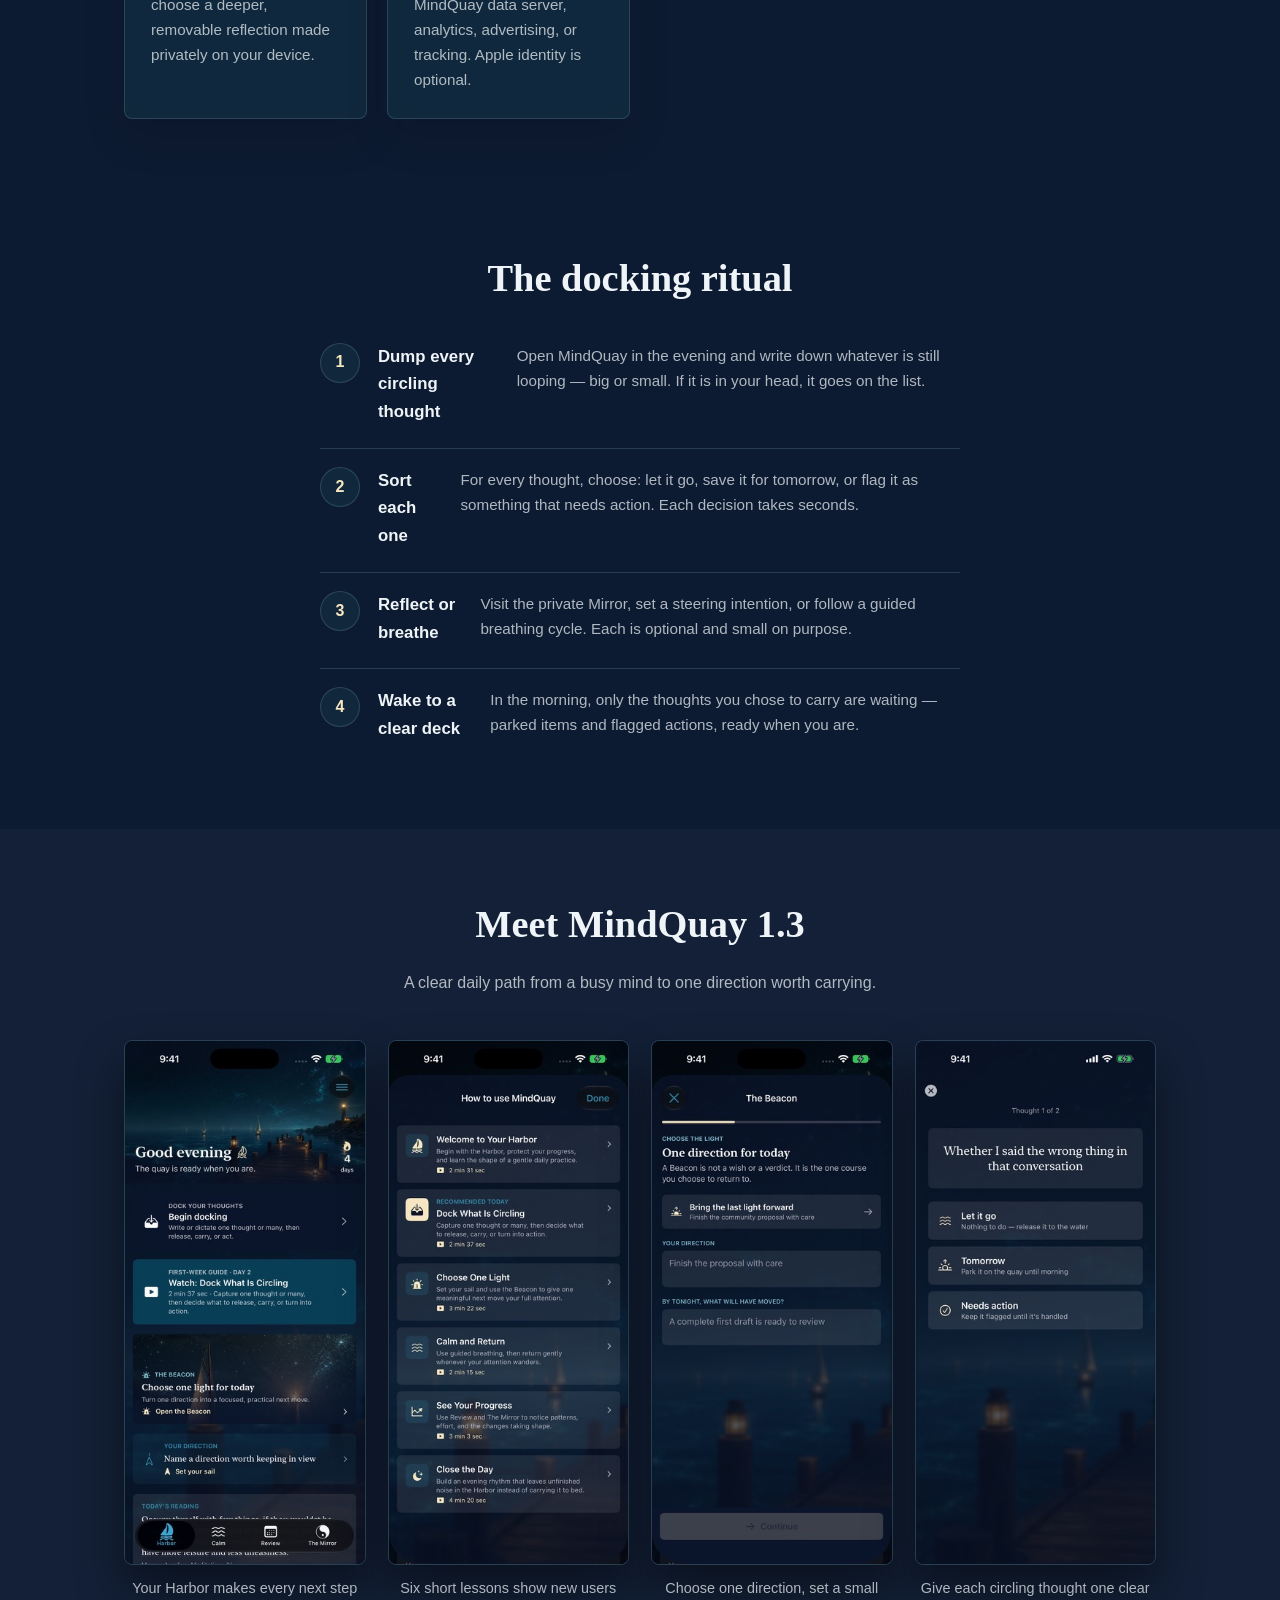
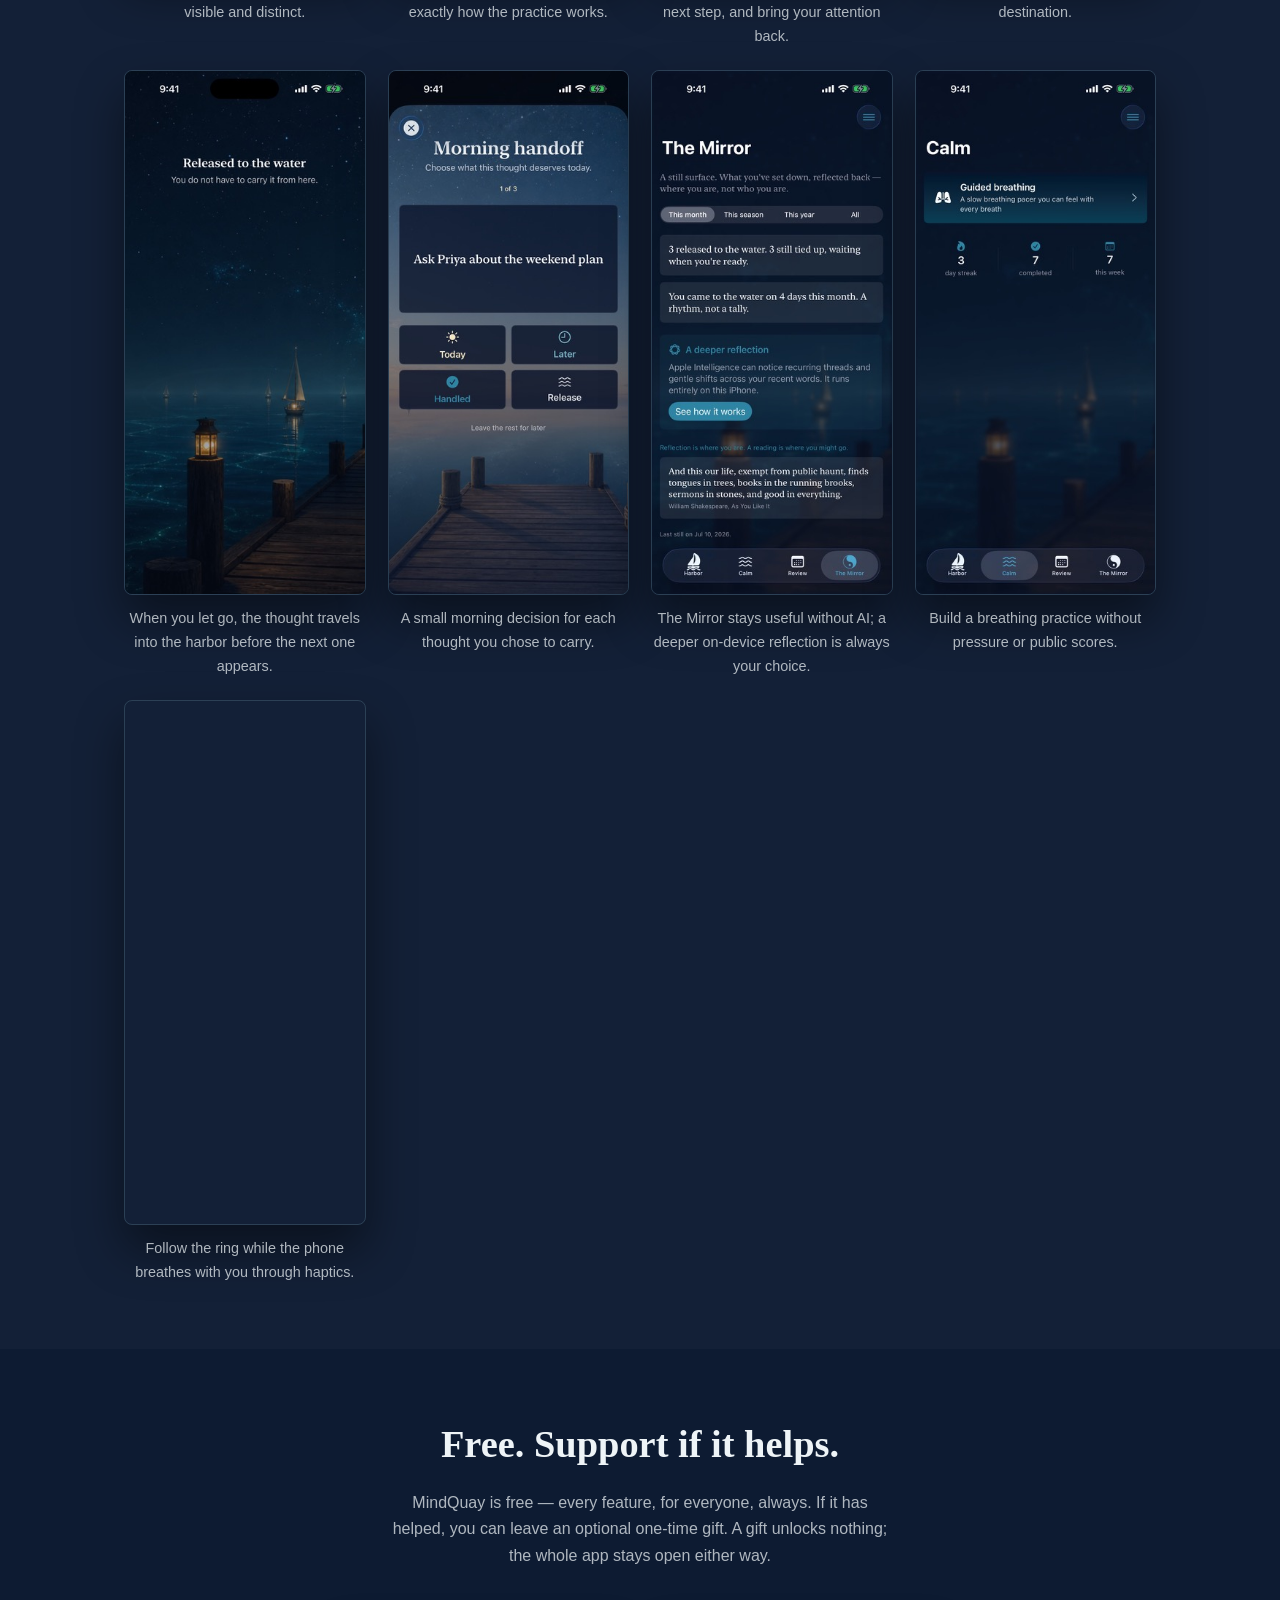
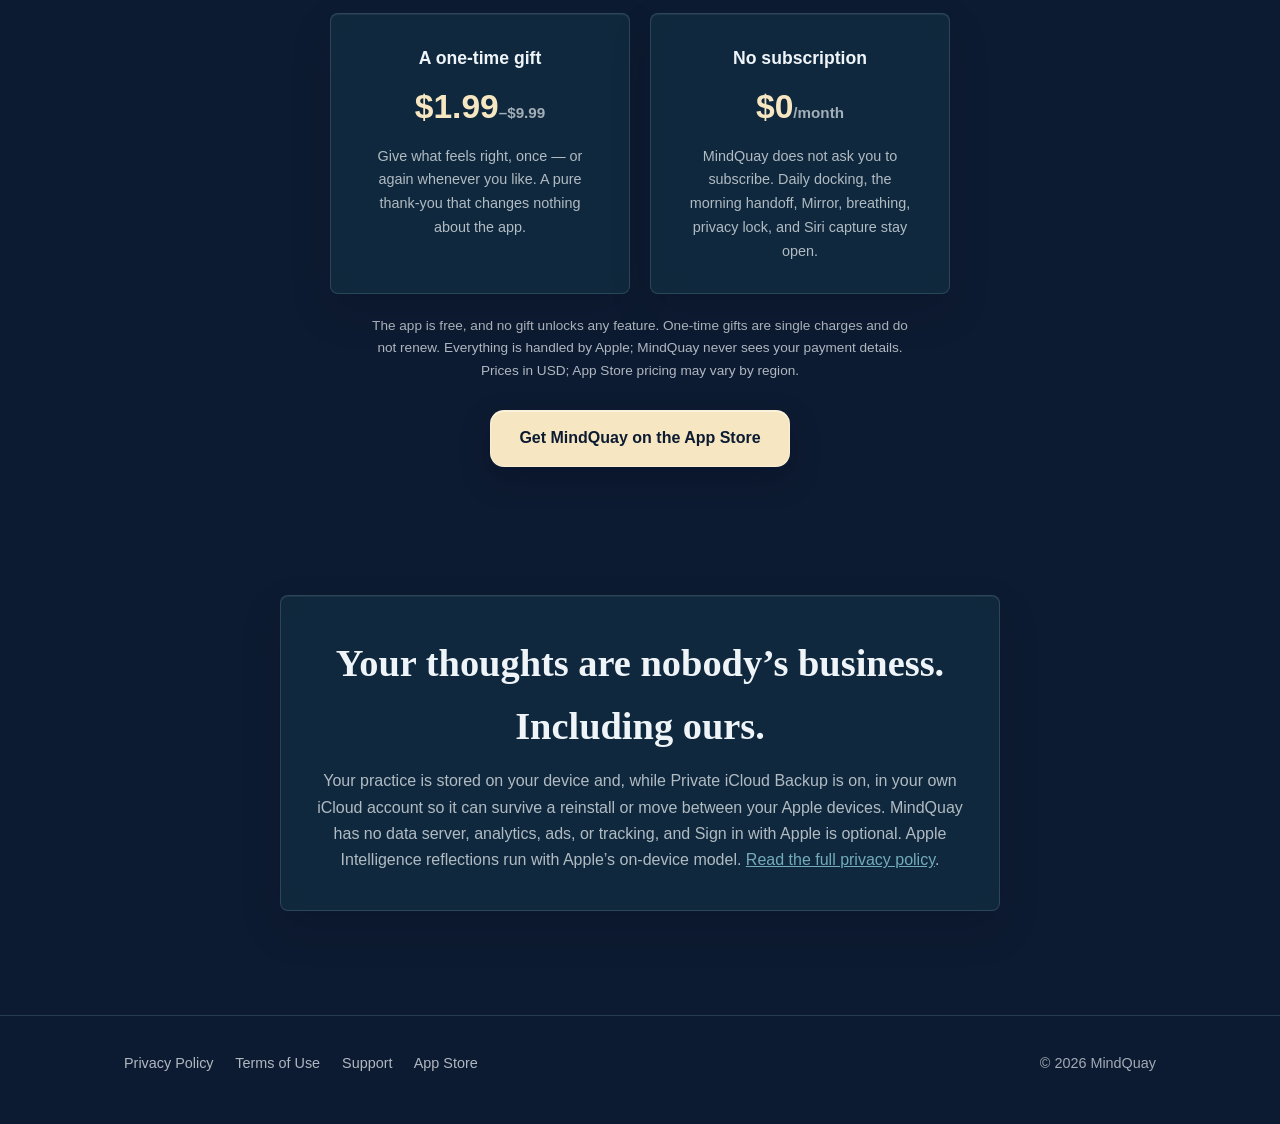
==== commit 060e8812: "Update website for MindQuay 1.3" ====
--- a/index.html
+++ b/index.html
@@ -8,7 +8,7 @@
 <meta name="robots" content="index, follow, max-image-preview:large">
 <meta name="theme-color" content="#0d1b32">
 <meta name="referrer" content="strict-origin-when-cross-origin">
-<meta http-equiv="Content-Security-Policy" content="default-src 'self'; base-uri 'self'; object-src 'none'; form-action 'none'; img-src 'self' data:; style-src 'self'; script-src 'self' https://static.cloudflareinsights.com; connect-src 'self' https://cloudflareinsights.com; upgrade-insecure-requests">
+<meta http-equiv="Content-Security-Policy" content="default-src 'self'; base-uri 'self'; object-src 'none'; form-action 'none'; img-src 'self' data:; style-src 'self'; script-src 'self' 'sha256-Iobeth868h9pSeoNtRQsGOqZ5K1LhzJ0ifmE5gye6mU=' https://static.cloudflareinsights.com; connect-src 'self' https://cloudflareinsights.com; upgrade-insecure-requests">
 <meta name="apple-itunes-app" content="app-id=6786727761">
 <meta name="apple-mobile-web-app-title" content="MindQuay">
 <link rel="canonical" href="https://mindquay.com/">
@@ -52,7 +52,7 @@
       "operatingSystem": "iOS 17.0 or later; iPadOS 17.0 or later",
       "applicationCategory": "HealthApplication",
       "applicationSubCategory": "Mental wellness and productivity",
-      "softwareVersion": "1.2",
+      "softwareVersion": "1.3",
       "description": "A free, private app for docking racing thoughts, choosing one daily focus, guided breathing, and reflection.",
       "downloadUrl": "https://apps.apple.com/us/app/mindquay/id6786727761",
       "installUrl": "https://apps.apple.com/us/app/mindquay/id6786727761",
@@ -112,7 +112,7 @@
         </div>
         <a class="btn ghost" href="#screens">See how it works</a>
       </div>
-      <span class="btn-note">Available now on iPhone; iPad support is coming in the next update · Free, with optional one-time support · No account required</span>
+      <span class="btn-note">Available now on iPhone and iPad · Free, with optional one-time support · No account required</span>
     </div>
   </section>
 
@@ -185,7 +185,7 @@
 
   <section id="screens" class="product-tour">
     <div class="wrap">
-      <h2>Meet MindQuay 1.2</h2>
+      <h2>Meet MindQuay 1.3</h2>
       <p class="sub">A clear daily path from a busy mind to one direction worth carrying.</p>
       <div class="shots">
         <figure>
